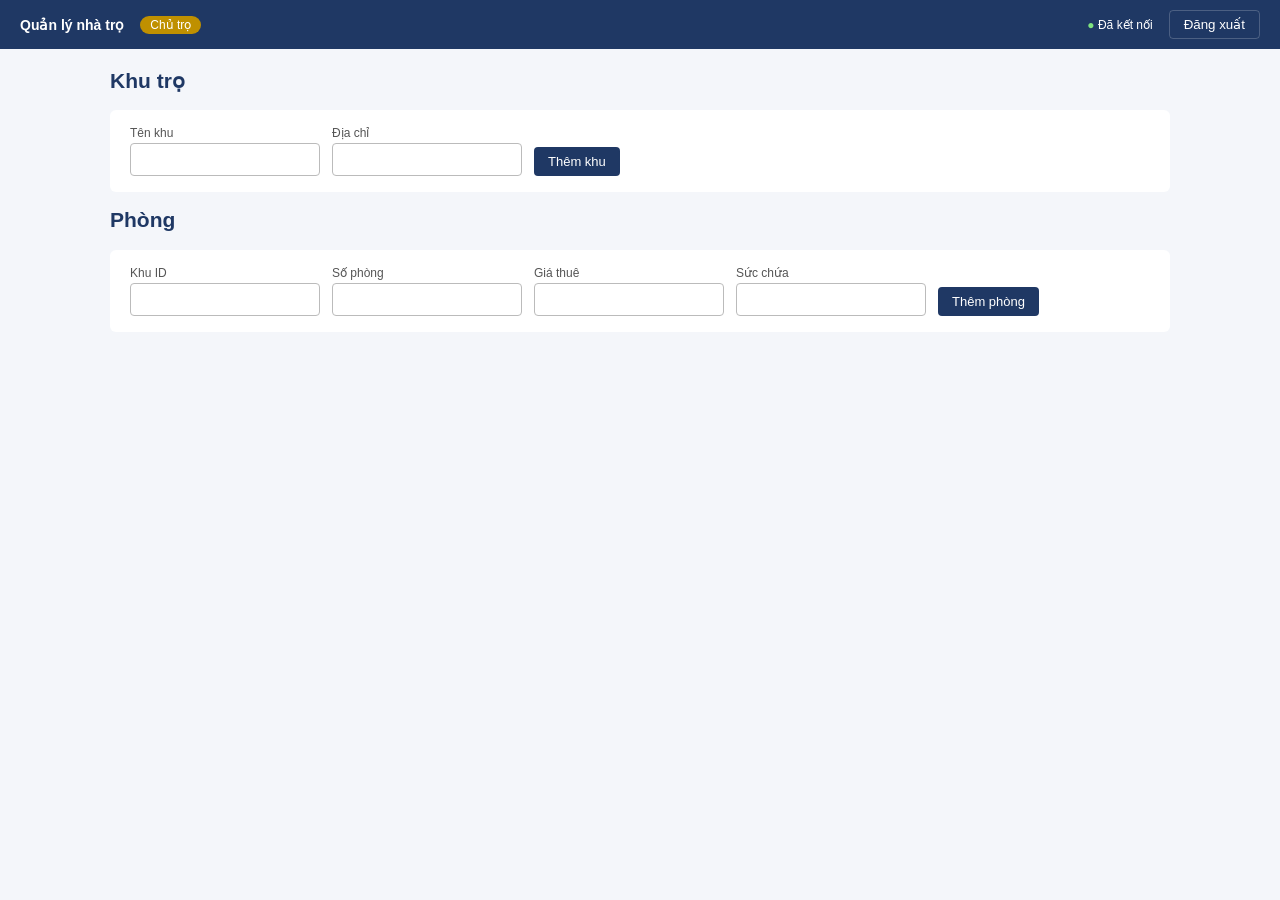
==== QuanLyTro/Assets/wwwroot/chutro/index.html @ 0ed9d319 "feat(ui): winforms webview2 host + tcp bridge requestId + login + 6 shell" ====
<!DOCTYPE html>
<html lang="vi">
<head>
<meta charset="utf-8">
<title>Shell Chủ trọ</title>
<link rel="stylesheet" href="../shared/css/app.css">
</head>
<body>
  <div id="userbar"></div>
  <div class="content">
    <h2>Khu trọ</h2>
    <form class="inline" id="formKhu">
      <div><label for="tenKhuTro">Tên khu</label><input id="tenKhuTro" required></div>
      <div><label for="diaChi">Địa chỉ</label><input id="diaChi" required></div>
      <button class="btn" type="submit">Thêm khu</button>
    </form>
    <div id="khuList"></div>

    <h2>Phòng</h2>
    <form class="inline" id="formPhong">
      <div><label for="pKhu">Khu ID</label><input id="pKhu" type="number" required></div>
      <div><label for="pSo">Số phòng</label><input id="pSo" required></div>
      <div><label for="pGia">Giá thuê</label><input id="pGia" type="number" required></div>
      <div><label for="pNguoi">Sức chứa</label><input id="pNguoi" type="number" required></div>
      <button class="btn" type="submit">Thêm phòng</button>
    </form>
    <div id="phongTable"></div>
  </div>

  <script src="../shared/js/api.js"></script>
  <script src="../shared/js/shell.js"></script>
  <script>
    const info = JSON.parse(sessionStorage.getItem('dangNhap') || '{"hoTen":"","vaiTro":"ChuTro"}');
    shell.render('userbar', { vaiTro: 'Chủ trọ', hoTen: info.hoTen });

    async function loadKhu() {
      const resp = await api.call('KHU_TRO_LAY_TAT_CA');
      if (!resp.success) return;
      const rows = resp.data.map(k =>
        `<tr><td>${k.id}</td><td>${k.tenKhuTro}</td><td>${k.diaChi}</td>
         <td>${k.biNgungHoatDong ? 'Ngừng' : 'Đang hoạt động'}</td></tr>`).join('');
      document.getElementById('khuList').innerHTML =
        rows ? `<table><tr><th>ID</th><th>Tên khu</th><th>Địa chỉ</th><th>Trạng thái</th></tr>${rows}</table>`
             : '<div class="empty">Chưa có khu trọ nào.</div>';
    }

    async function loadPhong() {
      const resp = await api.call('PHONG_LAY_TAT_CA');
      if (!resp.success) return;
      const rows = resp.data.map(p =>
        `<tr><td>${p.id}</td><td>${p.khuTroId}</td><td>${p.soPhong}</td>
         <td>${p.giaThue.toLocaleString('vi-VN')} đ</td><td>${p.soNguoiToiDa}</td>
         <td class="trang-thai ${p.trangThai}">${p.trangThai}</td></tr>`).join('');
      document.getElementById('phongTable').innerHTML =
        rows ? `<table><tr><th>ID</th><th>Khu</th><th>Số phòng</th><th>Giá</th><th>Sức chứa</th><th>Trạng thái</th></tr>${rows}</table>`
             : '<div class="empty">Chưa có phòng nào.</div>';
    }

    document.getElementById('formKhu').addEventListener('submit', async e => {
      e.preventDefault();
      const resp = await api.call('KHU_TRO_THEM', {
        tenKhuTro: document.getElementById('tenKhuTro').value,
        diaChi: document.getElementById('diaChi').value,
      });
      if (resp.success) { e.target.reset(); loadKhu(); }
      else alert(resp.message);
    });

    document.getElementById('formPhong').addEventListener('submit', async e => {
      e.preventDefault();
      const resp = await api.call('PHONG_THEM', {
        khuTroId: Number(document.getElementById('pKhu').value),
        soPhong: document.getElementById('pSo').value,
        giaThue: Number(document.getElementById('pGia').value),
        soNguoiToiDa: Number(document.getElementById('pNguoi').value),
      });
      if (resp.success) { e.target.reset(); loadPhong(); }
      else alert(resp.message);
    });

    loadKhu(); loadPhong();
  </script>
</body>
</html>
---- QuanLyTro/Assets/wwwroot/shared/css/app.css ----
:root {
  --navy: #1f3864;
  --gold: #bf9000;
  --bg: #f4f6fa;
  --danger: #c0392b;
}

* { box-sizing: border-box; }

body {
  margin: 0;
  font-family: "Segoe UI", Arial, sans-serif;
  font-size: 14px;
  background: var(--bg);
  color: #222;
}

/* ---- login ---- */
.login-body { display: flex; align-items: center; justify-content: center; min-height: 100vh; }
.login-card {
  background: #fff; padding: 40px 48px; border-radius: 8px;
  border: 2px solid var(--navy); box-shadow: 0 2px 12px rgba(0,0,0,.12);
  width: 380px;
}
.login-card h1 { color: var(--navy); font-size: 22px; text-align: center; margin: 0 0 4px; }
.login-card .sub { text-align: center; color: #777; margin: 0 0 24px; }
.login-card label { display: block; margin: 12px 0 4px; font-weight: 600; color: var(--navy); }
.login-card input {
  width: 100%; padding: 10px 12px; border: 1px solid #bbb; border-radius: 4px; font-size: 14px;
}
.login-card input:focus { outline: 2px solid var(--gold); border-color: var(--gold); }
.login-card button {
  width: 100%; margin-top: 20px; padding: 12px; background: var(--navy); color: #fff;
  border: none; border-radius: 4px; font-size: 15px; font-weight: 600; cursor: pointer;
}
.login-card button:hover { background: #2a4a7f; }
.error { color: var(--danger); text-align: center; margin-top: 12px; }

/* ---- shell chung ---- */
.userbar {
  background: var(--navy); color: #fff; padding: 10px 20px;
  display: flex; align-items: center; gap: 16px;
}
.userbar .ten { font-weight: 700; }
.userbar .vai-tro { background: var(--gold); color: #fff; padding: 2px 10px; border-radius: 10px; font-size: 12px; }
.userbar .ket-noi { margin-left: auto; font-size: 12px; }
.userbar .ket-noi.ok::before { content: "● "; color: #7fe37f; }
.userbar button { background: transparent; border: 1px solid #fff3; color: #fff; padding: 6px 14px; border-radius: 4px; cursor: pointer; }
.userbar button:hover { background: #ffffff22; }

.content { padding: 20px; max-width: 1100px; margin: 0 auto; }
.content h2 { color: var(--navy); margin-top: 0; }

table { width: 100%; border-collapse: collapse; background: #fff; border-radius: 6px; overflow: hidden; }
th { background: var(--navy); color: #fff; text-align: left; padding: 10px 12px; font-size: 13px; }
td { padding: 9px 12px; border-bottom: 1px solid #e4e7ee; font-size: 13px; }
tr:hover td { background: #f0f4fb; }

.btn {
  padding: 7px 14px; border: none; border-radius: 4px; cursor: pointer;
  background: var(--navy); color: #fff; font-size: 13px;
}
.btn.secondary { background: #8892a6; }
.btn:hover { filter: brightness(1.1); }

form.inline { background: #fff; padding: 16px 20px; border-radius: 6px; margin-bottom: 16px; display: flex; gap: 12px; flex-wrap: wrap; align-items: end; }
form.inline label { display: block; font-size: 12px; color: #555; margin-bottom: 3px; }
form.inline input, form.inline select { padding: 8px 10px; border: 1px solid #bbb; border-radius: 4px; font-size: 13px; }

.empty { color: #888; padding: 24px; text-align: center; background: #fff; border-radius: 6px; }
.trang-thai.Trong { color: #1e7d1e; font-weight: 600; }
.trang-thai.DaThue { color: #a06000; font-weight: 600; }
.trang-thai.BaoTri { color: var(--danger); font-weight: 600; }
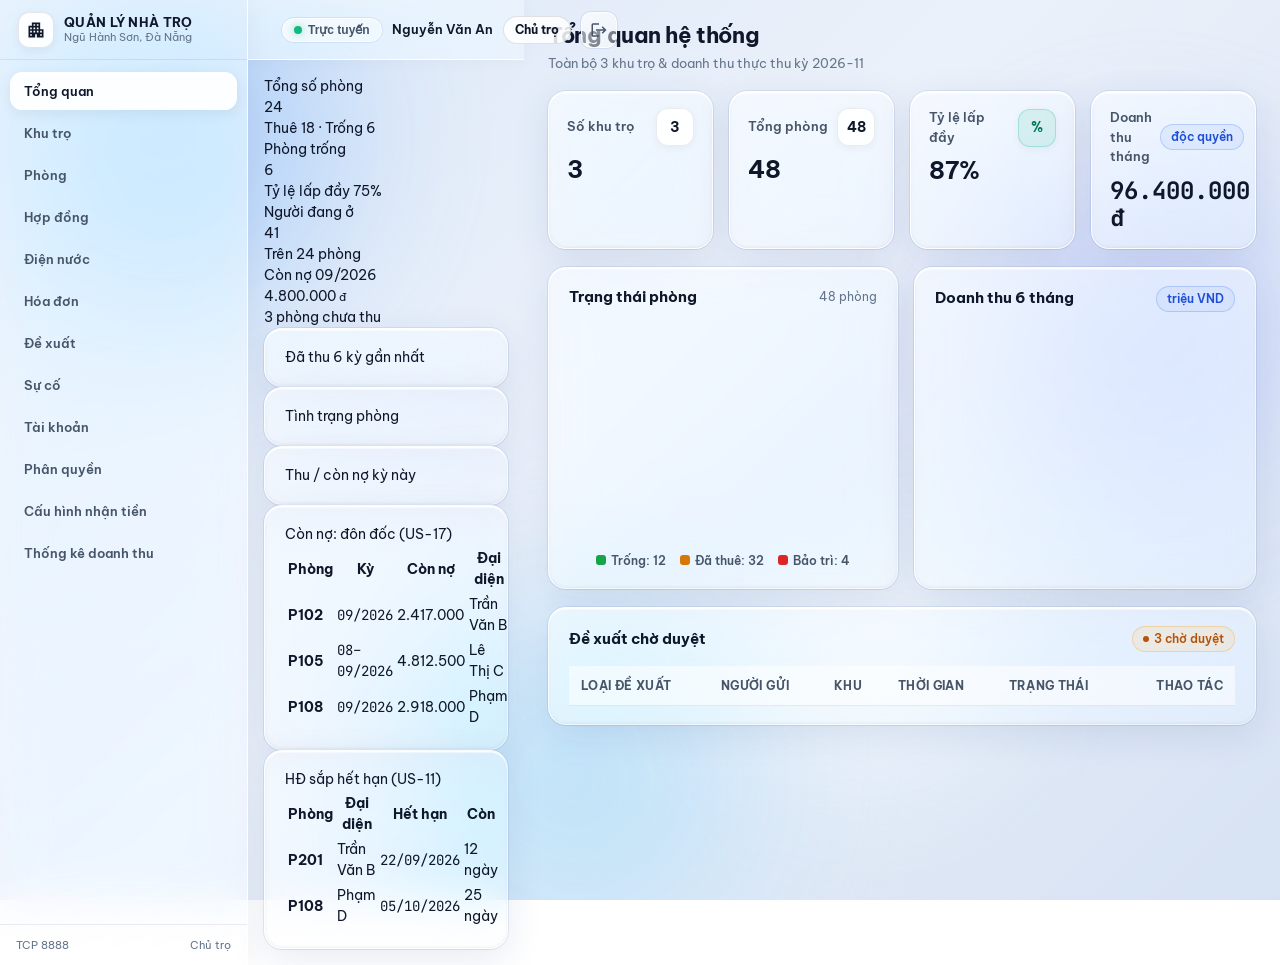
==== commit 322a931b: "feat(ui): ap bo template glassmorphism vao wwwroot 6 shell + auth - auth/: login vien doi Navy/Gold " ====
--- a/QuanLyTro/Assets/wwwroot/chutro/index.html
+++ b/QuanLyTro/Assets/wwwroot/chutro/index.html
@@ -1,84 +1,530 @@
 <!DOCTYPE html>
 <html lang="vi">
 <head>
-<meta charset="utf-8">
-<title>Shell Chủ trọ</title>
-<link rel="stylesheet" href="../shared/css/app.css">
+  <meta charset="UTF-8" />
+  <meta name="viewport" content="width=device-width, initial-scale=1.0" />
+  <title>Shell Chủ trọ — Quản lý nhà trọ</title>
+  <link rel="preconnect" href="https://fonts.googleapis.com" />
+  <link rel="preconnect" href="https://fonts.gstatic.com" crossorigin />
+  <link href="https://fonts.googleapis.com/css2?family=Be+Vietnam+Pro:wght@400;500;600;700&family=JetBrains+Mono:wght@500;600;700&display=swap" rel="stylesheet" />
+  <link rel="stylesheet" href="../shared/css/tokens.css?v=2" />
+  <link rel="stylesheet" href="../shared/css/base.css?v=2" />
+  <link rel="stylesheet" href="chutro.css?v=2" />
 </head>
 <body>
-  <div id="userbar"></div>
-  <div class="content">
-    <h2>Khu trọ</h2>
-    <form class="inline" id="formKhu">
-      <div><label for="tenKhuTro">Tên khu</label><input id="tenKhuTro" required></div>
-      <div><label for="diaChi">Địa chỉ</label><input id="diaChi" required></div>
-      <button class="btn" type="submit">Thêm khu</button>
-    </form>
-    <div id="khuList"></div>
-
-    <h2>Phòng</h2>
-    <form class="inline" id="formPhong">
-      <div><label for="pKhu">Khu ID</label><input id="pKhu" type="number" required></div>
-      <div><label for="pSo">Số phòng</label><input id="pSo" required></div>
-      <div><label for="pGia">Giá thuê</label><input id="pGia" type="number" required></div>
-      <div><label for="pNguoi">Sức chứa</label><input id="pNguoi" type="number" required></div>
-      <button class="btn" type="submit">Thêm phòng</button>
-    </form>
-    <div id="phongTable"></div>
+  <div class="glass-orbs" aria-hidden="true"><span class="orb orb-1"></span><span class="orb orb-2"></span><span class="orb orb-3"></span><span class="orb orb-4"></span></div>
+  <div class="drawer-backdrop" id="drawerBackdrop"></div>
+  <section id="s02" class="screen-view active">
+<div class="app-shell">
+          <aside class="sidebar" id="sidebarS02" aria-label="Menu Chủ trọ">
+            <div class="sidebar-brand">
+              <div class="brand-left">
+                <div class="brand-mark"><svg class="ms-icon" viewBox="0 0 24 24" width="20" height="20" fill="currentColor" aria-hidden="true"><path d="M17 11V3H7v4H3v14h8v-4h2v4h8V11h-4zM7 19H5v-2h2v2zm0-4H5v-2h2v2zm0-4H5V9h2v2zm4 4H9v-2h2v2zm0-4H9V9h2v2zm0-4H9V5h2v2zm4 8h-2v-2h2v2zm0-4h-2V9h2v2zm0-4h-2V5h2v2zm4 12h-2v-2h2v2zm0-4h-2v-2h2v2z"/></svg></div>
+                <div>
+                  <div class="brand-text-title">QUẢN LÝ NHÀ TRỌ</div>
+                  <div class="brand-text-sub">Ngũ Hành Sơn, Đà Nẵng</div>
+                </div>
+              </div>
+              <button type="button" class="sidebar-close-btn" data-close-drawer="true" aria-label="Đóng menu">✕</button>
+            </div>
+            <ul class="sidebar-nav">
+              <li><button type="button" class="nav-btn active" data-goto="s02"><span>Tổng quan</span></button></li>
+              <li><button type="button" class="nav-btn" data-toast="Danh sách 3 khu trọ (Khu A, B, C)"><span>Khu trọ</span></button></li>
+              <li><button type="button" class="nav-btn" data-goto="s04"><span>Phòng</span></button></li>
+              <li><button type="button" class="nav-btn" data-goto="s06"><span>Hợp đồng</span></button></li>
+              <li><button type="button" class="nav-btn" data-toast="Ghi chỉ số điện nước kỳ 2026-11"><span>Điện nước</span></button></li>
+              <li><button type="button" class="nav-btn" data-goto="s07"><span>Hóa đơn</span></button></li>
+              <li><button type="button" class="nav-btn" data-scroll="landlordProposalsCard"><span>Đề xuất</span></button></li>
+              <li><button type="button" class="nav-btn" data-toast="Quản lý sự cố toàn hệ thống"><span>Sự cố</span></button></li>
+              <li><button type="button" class="nav-btn" data-toast="Quản lý tài khoản 6 vai trò"><span>Tài khoản</span></button></li>
+              <li><button type="button" class="nav-btn" data-toast="Ma trận phân quyền RBAC"><span>Phân quyền</span></button></li>
+              <li><button type="button" class="nav-btn" data-toast="Cấu hình VCB &amp; SePay API token"><span>Cấu hình nhận tiền</span></button></li>
+              <li><button type="button" class="nav-btn" data-scroll="revenueChartCard"><span>Thống kê doanh thu</span></button></li>
+            </ul>
+            <div class="sidebar-footer"><span>TCP 8888</span><span>Chủ trọ</span></div>
+          </aside>
+
+          <div class="shell-main">
+            <header class="userbar">
+              <div class="userbar-left">
+                <button type="button" class="menu-toggle-btn" data-open-drawer="sidebarS02" aria-label="Mở menu">
+                  <svg class="ms-icon" viewBox="0 0 24 24" width="20" height="20" fill="currentColor" aria-hidden="true"><path d="M3 6h18v2H3V6zm0 5h18v2H3v-2zm0 5h18v2H3v-2z"/></svg>
+                </button>
+                <span class="userbar-context">Shell Chủ trọ</span>
+              </div>
+              <div class="userbar-right">
+                <button type="button" class="conn-status" data-toggle-conn="true"><span class="conn-dot"></span><span>Trực tuyến</span></button>
+                <span class="user-name">Nguyễn Văn An</span>
+                <span class="role-pill">Chủ trọ</span>
+                <button type="button" class="icon-btn danger" data-goto="s01" title="Đăng xuất" aria-label="Đăng xuất">
+                  <svg class="ms-icon" viewBox="0 0 24 24" width="18" height="18" fill="currentColor" aria-hidden="true"><path d="M17 7l-1.4 1.4L18.2 11H8v2h10.2l-2.6 2.6L17 17l5-5-5-5zM4 5h8V3H4a2 2 0 0 0-2 2v14a2 2 0 0 0 2 2h8v-2H4V5z"/></svg>
+                </button>
+              </div>
+            </header>
+
+            <div class="legacy-panes" style="padding:16px;"><div style="display:none">
+  <h1 id="modtitle"></h1>
+  <span id="statusRole"></span>
+  <span id="user-vai_tro-badge"></span>
+  <button id="tabbtn-perms"></button>
+  <button id="tabbtn-cai_dat"></button>
+</div>
+
+<div id="tab-dash">
+        <div class="kpis">
+          <div class="kpi"><div class="lbl"><i class="fas fa-door-closed"></i> Tổng số phòng</div><div class="val" id="kpi-total-phong">24</div><div class="sub">Thuê 18 · Trống 6</div></div>
+          <div class="kpi green"><div class="lbl"><i class="fas fa-door-open"></i> Phòng trống</div><div class="val" id="kpi-available">6</div><div class="sub" id="kpi-available-sub">Tỷ lệ lấp đầy 75%</div></div>
+          <div class="kpi"><div class="lbl"><i class="fas fa-user-friends"></i> Người đang ở</div><div class="val" id="kpi-khach_thue">41</div><div class="sub">Trên 24 phòng</div></div>
+          <div class="kpi warn"><div class="lbl"><i class="fas fa-exclamation-triangle"></i> Còn nợ 09/2026</div><div class="val" id="kpi-unpaid">4.800.000 <span style="font-size:11px;font-weight:400;color:var(--muted)">đ</span></div><div class="sub">3 phòng chưa thu</div></div>
+        </div>
+        <!-- Phòng có HĐ hiệu lực nhưng kỳ này chưa lập hóa đơn — ẩn khi không có -->
+        <div class="card dash-warn" id="dash-thieu-hd" hidden>
+          <div class="hdr"><i class="fas fa-triangle-exclamation"></i> Chưa lập hóa đơn kỳ này</div>
+          <div class="dash-warn-body">
+            <p id="dash-thieu-hd-text"></p>
+            <button class="btn btn-outline btn-sm" onclick="loadLandlordTab('hoa_don')">
+              <i class="fas fa-receipt"></i> Sang tab Hóa đơn
+            </button>
+          </div>
+        </div>
+
+        <div class="card barchart">
+          <div class="hdr"><i class="fas fa-chart-column"></i> Đã thu 6 kỳ gần nhất</div>
+          <div class="chartbar" id="dash-rev-chart"></div>
+        </div>
+        <div class="duo">
+          <div class="card">
+            <div class="hdr"><i class="fas fa-chart-pie"></i> Tình trạng phòng</div>
+            <div class="pie-row" id="dash-room-pie"></div>
+          </div>
+          <div class="card">
+            <div class="hdr"><i class="fas fa-chart-pie"></i> Thu / còn nợ kỳ này</div>
+            <div class="pie-row" id="dash-money-pie"></div>
+          </div>
+        </div>
+        <div class="duo">
+          <div class="card">
+            <div class="hdr"><i class="fas fa-clock"></i> Còn nợ: đôn đốc (US-17)</div>
+            <div class="tblwrap">
+            <table class="tbl">
+              <thead><tr><th>Phòng</th><th>Kỳ</th><th class="num">Còn nợ</th><th>Đại diện</th></tr></thead>
+              <tbody id="dash-overdue-rows">
+                <tr><td><b>P102</b></td><td class="mono">09/2026</td><td class="num due-red">2.417.000</td><td>Trần Văn B</td></tr>
+                <tr><td><b>P105</b></td><td class="mono">08–09/2026</td><td class="num due-red">4.812.500</td><td>Lê Thị C</td></tr>
+                <tr><td><b>P108</b></td><td class="mono">09/2026</td><td class="num due-red">2.918.000</td><td>Phạm D</td></tr>
+              </tbody>
+            </table>
+            </div>
+          </div>
+          <div class="card">
+            <div class="hdr"><i class="fas fa-calendar-times"></i> HĐ sắp hết hạn (US-11)</div>
+            <div class="tblwrap">
+            <table class="tbl">
+              <thead><tr><th>Phòng</th><th>Đại diện</th><th>Hết hạn</th><th class="num">Còn</th></tr></thead>
+              <tbody id="dash-expiring-rows">
+                <tr><td><b>P201</b></td><td>Trần Văn B</td><td class="mono">22/09/2026</td><td class="num due-red">12 ngày</td></tr>
+                <tr><td><b>P108</b></td><td>Phạm D</td><td class="mono">05/10/2026</td><td class="num due-red">25 ngày</td></tr>
+              </tbody>
+            </table>
+            </div>
+          </div>
+        </div>
+      </div>
+
+      <!-- ROOMS -->
+<div id="tab-phong" hidden>
+        <div class="toolbar">
+          <input class="inp" id="room-search" placeholder="Tìm phòng…" style="width:170px" oninput="renderRooms(_roomsCache)">
+          <select class="inp" id="room-trang_thai" onchange="renderRooms(_roomsCache)"><option value="">Tất cả trạng thái</option><option value="Trong">Trống</option><option value="DaThue">Đang thuê</option><option value="BaoTri">Bảo trì</option></select>
+          <span class="spacer"></span>
+          <button class="btn btn-outline btn-sm" onclick="addRoom()"><i class="fas fa-plus"></i> Thêm (F1)</button>
+          <button class="btn btn-outline btn-sm" id="btn-edit-room" onclick="editSelectedRoom()" disabled title="Chọn một phòng trong bảng để sửa"><i class="fas fa-edit"></i> Sửa (F2)</button>
+          <button class="btn btn-danger btn-sm" id="btn-del-room" onclick="deleteSelectedRoom()" disabled title="Chọn một phòng trong bảng để xóa (chỉ phòng trống)"><i class="fas fa-trash"></i> Xóa</button>
+        </div>
+        <div class="tblwrap">
+        <table class="tbl">
+          <thead>
+            <tr><th>Số phòng</th><th class="num">Giá/tháng</th><th class="num">Sức chứa</th><th class="num">Đang ở</th><th>Trạng thái</th><th>Mô tả</th><th></th></tr>
+          </thead>
+          <tbody id="phong-body">
+            <tr><td><b>P101</b></td><td class="num">2.500.000</td><td class="num">2</td><td class="num due-red">2/2</td><td><span class="tag rent">Đang thuê</span></td><td>Tầng 1</td><td><button class="btn btn-outline btn-sm" onclick="editRoom(1)"><i class="fas fa-edit"></i></button> <button class="btn btn-danger btn-sm" disabled title="Chỉ xóa được phòng trống (BR-12)"><i class="fas fa-trash"></i></button></td></tr>
+            <tr><td><b>P102</b></td><td class="num">2.000.000</td><td class="num">2</td><td class="num">1/2</td><td><span class="tag rent">Đang thuê</span></td><td></td><td><button class="btn btn-outline btn-sm" onclick="editRoom(2)"><i class="fas fa-edit"></i></button> <button class="btn btn-danger btn-sm" disabled><i class="fas fa-trash"></i></button></td></tr>
+            <tr><td><b>P103</b></td><td class="num">1.800.000</td><td class="num">4</td><td class="num">0/4</td><td><span class="tag avail">Phòng trống</span></td><td>Tầng trệt</td><td><button class="btn btn-outline btn-sm" onclick="editRoom(3)"><i class="fas fa-edit"></i></button> <button class="btn btn-danger btn-sm" onclick="deleteRoom(3)"><i class="fas fa-trash"></i></button></td></tr>
+            <tr><td><b>P104</b></td><td class="num">1.800.000</td><td class="num">4</td><td class="num">3/4</td><td><span class="tag rent">Đang thuê</span></td><td></td><td><button class="btn btn-outline btn-sm" onclick="editRoom(4)"><i class="fas fa-edit"></i></button> <button class="btn btn-danger btn-sm" disabled><i class="fas fa-trash"></i></button></td></tr>
+            <tr><td><b>P201</b></td><td class="num">3.600.000</td><td class="num">2</td><td class="num">0/2</td><td><span class="tag warn">Bảo trì</span></td><td>Thay máy lạnh</td><td><button class="btn btn-outline btn-sm" onclick="editRoom(5)"><i class="fas fa-edit"></i></button> <button class="btn btn-danger btn-sm" onclick="deleteRoom(5)"><i class="fas fa-trash"></i></button></td></tr>
+          </tbody>
+        </table>
+        <div class="tblfoot"><span>Tổng: 5 bản ghi <span class="sep">|</span> <span class="sel-txt">Chọn: P101</span></span><span>Đã đồng bộ với Server</span></div>
+        </div>
+      </div>
+
+      <!-- TENANTS -->
+<div id="tab-khach_thue" hidden>
+        <div class="toolbar">
+          <label style="color:var(--muted);font-size:11.5px">Phòng</label>
+          <select class="inp" id="tenant-room" style="width:170px" onchange="loadTenants()"></select>
+          <input class="inp" id="tenant-search" placeholder="Tìm tên / CCCD / SĐT…" style="width:220px" oninput="timKiemNguoiThue(this.value)">
+          <button class="btn btn-primary btn-sm" onclick="addTenant()"><i class="fas fa-user-plus"></i> Thêm</button>
+          <span class="spacer"></span>
+          <span style="font-size:10.5px;color:var(--dim)"><i class="fas fa-key" style="color:var(--terracotta)"></i> Mật khẩu mặc định = 6 số cuối CCCD</span>
+        </div>
+        <div class="tblwrap">
+        <table class="tbl">
+          <thead><tr><th>Phòng</th><th>Trạng thái</th><th>Họ tên</th><th>CCCD</th><th>Ngày sinh</th><th>SĐT</th><th>Quê quán</th><th>Tài khoản</th><th>Tạm trú</th><th></th></tr></thead>
+          <tbody id="khach_thue-body">
+            <tr>
+              <td><span class="tag rent">P101</span></td><td><span class="tag done"><i class="fas fa-check-circle"></i> Đang thuê</span></td><td><b>Trần Văn B</b></td><td class="mono">0482 0301 2XXX</td><td class="mono">15/03/2004</td><td class="mono">0905 122 334</td><td>Quảng Nam</td>
+              <td><span class="tag done"><i class="fas fa-user-check"></i> Hoạt động</span></td>
+              <td><span class="tag done">Đã nộp</span></td>
+              <td><button class="btn btn-outline btn-sm" onclick="resetTenantPassword(1)"><i class="fas fa-key"></i></button></td>
+            </tr>
+            <tr>
+              <td><span class="tag rent">P102</span></td><td><span class="tag done"><i class="fas fa-check-circle"></i> Đang thuê</span></td><td><b>Ngô Thị E</b></td><td class="mono">0482 0988 7XXX</td><td class="mono">02/11/2003</td><td class="mono">0356 887 010</td><td>Quảng Ngãi</td>
+              <td><span class="tag done"><i class="fas fa-user-check"></i> Hoạt động</span></td>
+              <td><span class="tag warn">Chưa nộp</span></td>
+              <td><button class="btn btn-outline btn-sm" onclick="resetTenantPassword(2)"><i class="fas fa-key"></i></button></td>
+            </tr>
+          </tbody>
+        </table>
+        <div class="tblfoot"><span>Tổng: 0 bản ghi</span><span>Đã đồng bộ với Server</span></div>
+        </div>
+        <div class="rowbn">
+          <button class="btn btn-outline btn-sm" onclick="editTenant(selectedTenantId())"><i class="fas fa-edit"></i> Sửa</button>
+          <button class="btn btn-outline btn-sm" onclick="moveTenant(selectedTenantId())"><i class="fas fa-arrows-alt-h"></i> Chuyển phòng</button>
+          <button class="btn btn-outline btn-sm" onclick="checkoutTenant(selectedTenantId())"><i class="fas fa-sign-out-alt"></i> Trả phòng</button>
+          <button class="btn btn-danger btn-sm" onclick="deleteTenant(selectedTenantId())"><i class="fas fa-user-slash"></i> Xóa hồ sơ</button>
+        </div>
+      </div>
+
+      <!-- CONTRACTS -->
+<div id="tab-hop_dong" hidden>
+        <div class="toolbar">
+          <input class="inp" placeholder="Tìm CCCD, SĐT, tên khách hoặc số phòng…" style="width:280px">
+          <select class="inp" style="width:190px">
+            <option>Tất cả hợp đồng (18)</option><option>Đang hiệu lực (14)</option><option>Sắp hết hạn ≤ 30 ngày (3)</option><option>Đã thanh lý (1)</option>
+          </select>
+          <span class="spacer"></span>
+          <button class="btn btn-primary btn-sm" onclick="createContract()"><i class="fas fa-file"></i> Lập hợp đồng</button>
+        </div>
+        <div class="kpis" style="grid-template-columns:repeat(3,1fr)">
+          <div class="kpi green"><div class="lbl"><i class="fas fa-verified"></i> Hiệu lực</div><div class="val">14 <span style="font-size:11px;font-weight:400;color:var(--muted)">/ 18 HĐ</span></div></div>
+          <div class="kpi warn"><div class="lbl"><i class="fas fa-hourglass-half"></i> Sắp hết</div><div class="val">03 <span style="font-size:11px;font-weight:400;color:var(--muted)">≤ 30 ngày</span></div></div>
+          <div class="kpi"><div class="lbl"><i class="fas fa-piggy-bank"></i> Tổng cọc</div><div class="val">48.500.000 <span style="font-size:11px;font-weight:400;color:var(--muted)">đ</span></div></div>
+        </div>
+        <div class="tblwrap">
+        <table class="tbl">
+          <thead><tr><th>Phòng</th><th>Đại diện</th><th>Bắt đầu</th><th>Kết thúc</th><th class="num">Còn</th><th class="num">Giá thuê</th><th class="num">Cọc</th><th>Trạng thái</th></tr></thead>
+          <tbody id="hop_dong-body">
+            <tr>
+              <td><b>P101</b></td><td>Trần Văn B</td><td class="mono">01/09/2025</td><td class="mono">22/09/2026</td><td class="num due-red">12 ngày</td><td class="num">2.500.000</td><td class="num">5.000.000</td>
+              <td><span class="tag warn">Sắp hết hạn</span></td>
+            </tr>
+            <tr>
+              <td><b>P102</b></td><td>Trần Văn B</td><td class="mono">01/10/2025</td><td class="mono">01/10/2027</td><td class="num">1 năm 20 ngày</td><td class="num">2.000.000</td><td class="num">4.000.000</td>
+              <td><span class="tag rent">Đang hiệu lực</span></td>
+            </tr>
+            <tr>
+              <td><b>P103</b></td><td>—</td><td class="mono">01/06/2024</td><td class="mono">31/05/2025</td><td class="num">—</td><td class="num">1.800.000</td><td class="num">0</td>
+              <td><span class="tag bad">Đã thanh lý</span></td>
+            </tr>
+          </tbody>
+        </table>
+        <div class="tblfoot"><span>Tổng: 3 bản ghi <span class="sep">|</span> <span class="sel-txt">Chọn: P101</span></span><span>Đã đồng bộ với Server</span></div>
+        </div>
+        <div class="rowbn">
+          <button class="btn btn-outline btn-sm" onclick="renewContract(selectedContractId())"><i class="fas fa-calendar-plus"></i> Gia hạn…</button>
+          <button class="btn btn-outline btn-sm" onclick="terminateContract(selectedContractId())"><i class="fas fa-ban"></i> Chấm dứt…</button>
+          <button class="btn btn-outline btn-sm" onclick="showContractQr(selectedContractId())"><i class="fas fa-qrcode"></i> Xem QR / PIN…</button>
+          <button class="btn btn-outline btn-sm" onclick="moPhuLuc()"><i class="fas fa-users"></i> Người ở chung…</button>
+          <button class="btn btn-outline btn-sm" onclick="inPhuLuc()"><i class="fas fa-print"></i> In phụ lục</button>
+        </div>
+        <div id="phu_luc" hidden style="margin-top:12px">
+          <div class="toolbar">
+            <b style="font-size:13px"><i class="fas fa-users"></i> Người ở chung</b>
+            <span class="spacer"></span>
+            <button class="btn btn-primary btn-sm" onclick="themNguoiOChung()"><i class="fas fa-user-plus"></i> Thêm</button>
+            <button class="btn btn-danger btn-sm" onclick="xoaNguoiOChung()"><i class="fas fa-user-minus"></i> Xóa</button>
+          </div>
+          <div class="tblwrap">
+          <table class="tbl">
+            <thead><tr><th>Họ tên</th><th>CCCD</th><th>Ngày sinh</th><th>Quê quán</th><th>Nơi làm việc</th><th>SĐT</th></tr></thead>
+            <tbody id="phu_luc-body"></tbody>
+          </table>
+          <div class="tblfoot"><span id="phu_luc-foot">Chưa chọn hợp đồng</span><span>Số người ở chung: <b id="phu_luc-count">0</b></span></div>
+          </div>
+        </div>
+      </div>
+
+      <!-- UTILITIES -->
+<div id="tab-utils" hidden>
+        <div class="toolbar">
+          <label style="color:var(--muted);font-size:11.5px">Phòng</label>
+          <select class="inp" id="util-room" style="width:120px" onchange="loadUtils()"></select>
+          <label style="color:var(--muted);font-size:11.5px">Tháng</label>
+          <select class="inp" id="util-month" style="width:112px" onchange="loadUtils()"><option>09/2026</option><option>08/2026</option></select>
+          <span class="spacer"></span>
+          <span class="tag rent">Sẵn sàng chốt</span>
+        </div>
+        <div class="calc">
+          <div class="row">
+            <i class="fas fa-bolt" style="color:var(--amber)"></i> <span style="color:var(--muted)">Điện</span>
+            <span style="color:var(--dim);font-size:11px">cũ</span> <input class="inp mono" id="util-elec-old" value="350" placeholder="0" oninput="recalcUtils()">
+            <span style="color:var(--dim);font-size:11px">mới</span> <input class="inp mono" id="util-elec-new" value="425" oninput="recalcUtils()">
+            <span style="color:var(--dim);font-size:11px">= chữ</span> <span class="mono" id="util-elec-kwh" style="color:var(--amber);font-weight:600;min-width:44px">75 kWh</span>
+            <span style="color:var(--dim);font-size:11px">× giá</span> <input class="inp mono" id="util-elec-rate" value="3500" oninput="recalcUtils()">
+            <span class="tot">262.500 đ</span>
+          </div>
+          <div class="row">
+            <i class="fas fa-tint" style="color:var(--dim)"></i> <span style="color:var(--muted)">Nước</span>
+            <select class="inp" id="util-water-mode" style="width:125px;height:28px;font-size:12px;padding:2px 6px" onchange="onWaterModeChange()">
+              <option value="Khoi">Theo khối (m³)</option>
+              <option value="Nguoi">Theo người</option>
+            </select>
+            <span id="util-water-block-khoi" style="display:inline-flex;align-items:center;gap:9px">
+              <span style="color:var(--dim);font-size:11px">cũ</span> <input class="inp mono" id="util-water-old" value="12" placeholder="0" oninput="recalcUtils()">
+              <span style="color:var(--dim);font-size:11px">mới</span> <input class="inp mono" id="util-water-new" value="15" oninput="recalcUtils()">
+              <span style="color:var(--dim);font-size:11px">= khối</span> <span class="mono" id="util-water-m3" style="color:var(--tint);font-weight:600;min-width:36px">3 m³</span>
+            </span>
+            <span id="util-water-block-nguoi" style="display:none;align-items:center;gap:9px">
+              <span style="color:var(--dim);font-size:11px">số người</span> <input class="inp mono" id="util-water-people" value="1" type="number" min="1" style="width:60px" oninput="recalcUtils()">
+            </span>
+            <span style="color:var(--dim);font-size:11px" id="util-water-rate-lbl">× giá</span> <input class="inp mono" id="util-water-rate" value="10000" oninput="recalcUtils()">
+            <span class="tot">30.000 đ</span>
+          </div>
+        </div>
+        <div class="rowbn">
+          <button class="btn btn-primary btn-sm" onclick="saveUtility()"><i class="fas fa-save"></i> Lưu chỉ số</button>
+        </div>
+      </div>
+
+      <!-- INVOICES -->
+<div id="tab-hoa_don" hidden>
+        <div class="toolbar">
+          <span style="color:var(--muted);font-weight:500;font-size:11.5px">Tháng</span>
+          <select class="inp" id="inv-month" style="width:112px" onchange="loadInvoices()"><option>09/2026</option><option>08/2026</option></select>
+          <span style="color:var(--muted);font-weight:500;font-size:11.5px">Phòng</span>
+          <select class="inp" id="inv-room" style="width:112px" onchange="loadInvoices()"><option value="">Tất cả</option></select>
+          <span class="spacer"></span>
+          <button class="btn btn-primary btn-sm" onclick="createInvoice()"><i class="fas fa-file-invoice"></i> Lập hóa đơn tháng</button>
+        </div>
+        <div class="tblwrap">
+        <table class="tbl">
+          <thead><tr><th>Phòng</th><th class="num">Tiền phòng</th><th class="num">Điện</th><th class="num">Nước</th><th class="num">Khác</th><th class="num">Tổng</th><th>Trạng thái</th><th></th></tr></thead>
+          <tbody id="hoa_don-body">
+            <tr>
+              <td><b>P101</b></td><td class="num">2.500.000</td><td class="num">262.500</td><td class="num">30.000</td><td class="num">50.000</td><td class="num amount">2.842.500</td>
+              <td><span class="tag unpaid">Chưa thu</span></td>
+              <td><button class="btn btn-primary btn-sm" onclick="payInvoice(1)"><i class="fas fa-hand-holding-usd"></i> Thu</button></td>
+            </tr>
+            <tr>
+              <td><b>P102</b></td><td class="num">2.000.000</td><td class="num">175.000</td><td class="num">20.000</td><td class="num">50.000</td><td class="num amount">2.245.000</td>
+              <td><span class="tag paid">Đã thu</span></td>
+              <td><button class="btn btn-outline btn-sm" disabled><i class="fas fa-hand-holding-usd"></i> Thu</button></td>
+            </tr>
+          </tbody>
+        </table>
+        <div class="tblfoot"><span>Tổng: 0 bản ghi</span><span>Đã đồng bộ với Server</span></div>
+        </div>
+      </div>
+
+      <!-- REPORTS -->
+<div id="tab-reports" hidden>
+        <div class="toolbar">
+          <label style="color:var(--muted);font-size:11.5px">Kỳ</label>
+          <select class="inp" id="rep-month" style="width:112px" onchange="loadReports()"><option>09/2026</option><option>08/2026</option></select>
+          <button class="btn btn-outline btn-sm" onclick="loadReports()"><i class="fas fa-eye"></i> Xem</button>
+          <span class="spacer"></span>
+          <button class="btn btn-outline btn-sm" onclick="exportResidenceCsv()"><i class="fas fa-file-csv"></i> Xuất CSV tạm trú</button>
+        </div>
+        <div class="kpis" style="grid-template-columns:repeat(3,1fr)">
+          <div class="kpi green"><div class="lbl"><i class="fas fa-check-circle"></i> Đã thu 09/2026</div><div class="val">15.400.000 <span style="font-size:11px;font-weight:400;color:var(--muted)">đ</span></div></div>
+          <div class="kpi warn"><div class="lbl"><i class="fas fa-exclamation-circle"></i> Còn nợ</div><div class="val">4.800.000 <span style="font-size:11px;font-weight:400;color:var(--muted)">đ</span></div></div>
+          <div class="kpi"><div class="lbl"><i class="fas fa-percent"></i> Lấp đầy</div><div class="val">75%</div><div class="meter"><i style="width:75%"></i></div></div>
+        </div>
+        <div class="card barchart">
+          <div class="hdr"><i class="fas fa-chart-bar"></i> Đã thu theo tháng</div>
+          <div class="chartbar">
+            <div class="b" style="height:58%"><i>12,4Tr</i><b>05</b></div>
+            <div class="b" style="height:66%"><i>14,1Tr</i><b>06</b></div>
+            <div class="b" style="height:72%"><i>15,3Tr</i><b>07</b></div>
+            <div class="b" style="height:88%"><i>18,9Tr</i><b>08</b></div>
+            <div class="b on" style="height:72%"><i>15,4Tr</i><b>09</b></div>
+          </div>
+        </div>
+        <div class="tblwrap">
+        <table class="tbl">
+          <thead><tr><th>Tháng</th><th class="num">Đã thu</th><th class="num">Còn nợ</th><th class="num">Tổng phải thu</th></tr></thead>
+          <tbody>
+            <tr><td class="mono">09/2026</td><td class="num">15.400.000</td><td class="num due-red">4.800.000</td><td class="num">20.200.000</td></tr>
+            <tr><td class="mono">08/2026</td><td class="num">18.900.000</td><td class="num">0</td><td class="num">18.900.000</td></tr>
+            <tr style="font-weight:700"><td>Tổng</td><td class="num">34.300.000</td><td class="num due-red">4.800.000</td><td class="num">39.100.000</td></tr>
+          </tbody>
+        </table>
+        </div>
+      </div>
+
+      <!-- PERMS (RBAC) -->
+<div id="tab-perms" hidden>
+        <div class="perms-bar">
+          <div class="perms-vai_tro" id="permsRoles"></div>
+          <div class="perms-hanh_dong">
+            <button class="btn" onclick="resetPermsDraft()"><i class="fas fa-rotate-left"></i> Hoàn tác</button>
+            <button class="btn btn-primary" onclick="saveRolePermissions()"><i class="fas fa-floppy-disk"></i> Lưu phân quyền</button>
+          </div>
+        </div>
+        <p class="perms-hint" id="permsHint">
+          <i class="fas fa-circle-info"></i> Chủ trọ luôn có toàn quyền và không thể bị thu hồi. Thay đổi áp dụng ngay cho mọi phiên đang mở của vai trò đó.
+        </p>
+        <div id="permsGroups"></div>
+      </div>
+
+      <!-- CÀI ĐẶT: tài khoản nhận tiền + QR SePay -->
+<div id="tab-cai_dat" hidden>
+        <p class="perms-hint">
+          <i class="fas fa-circle-info"></i> Thông tin này dùng để sinh mã QR chuyển khoản cho người thuê (SePay). Số tài khoản và ngân hàng phải khớp với tài khoản thật đã đăng ký nhận tiền.
+        </p>
+        <div class="duo">
+          <div class="card">
+            <div class="hdr"><i class="fas fa-building-columns"></i> Tài khoản nhận tiền</div>
+            <div class="calc cfg-form">
+              <div class="row">
+                <span>Ngân hàng</span>
+                <select class="inp" id="cfg-ngan_hang"></select>
+              </div>
+              <div class="row">
+                <span>Số tài khoản</span>
+                <input class="inp" id="cfg-so_tai_khoan" maxlength="19" placeholder="Ví dụ: 0387368890" autocomplete="off">
+              </div>
+              <div class="row">
+                <span>Chủ tài khoản</span>
+                <input class="inp" id="cfg-chu_tai_khoan" maxlength="80" placeholder="NGUYEN VAN A" autocomplete="off">
+              </div>
+              <div class="row">
+                <span>Mẫu QR</span>
+                <select class="inp" id="cfg-template_qr">
+                  <option value="compact">Compact — có logo ngân hàng</option>
+                  <option value="qronly">Chỉ mã QR</option>
+                  <option value="standee">Standee — bảng để bàn</option>
+                  <option value="">Mặc định (VietQR)</option>
+                </select>
+              </div>
+              <div class="row">
+                <span>API token</span>
+                <input class="inp mono" id="cfg-api_token" maxlength="255" type="password"
+                       placeholder="Dán token từ my.sepay.vn → API" autocomplete="new-password">
+                <button class="btn btn-outline btn-sm" type="button" onclick="toggleTokenVisibility()"
+                        title="Hiện / ẩn token"><i class="fas fa-eye" id="cfg-token-eye"></i></button>
+              </div>
+              <div class="row">
+                <span></span>
+                <span class="sub" id="cfg-token-state" style="color:var(--dim);font-size:11.5px"></span>
+              </div>
+              <div class="row">
+                <button class="btn btn-primary" onclick="saveCauHinh()"><i class="fas fa-floppy-disk"></i> Lưu cài đặt</button>
+                <button class="btn btn-outline" type="button" onclick="xoaApiToken()" id="cfg-token-clear" disabled>
+                  <i class="fas fa-trash"></i> Xoá token</button>
+                <span class="sub" id="cfg-note" style="margin-left:auto;color:var(--dim);font-size:11.5px"></span>
+              </div>
+              <div class="row">
+                <span>Đối soát</span>
+                <button class="btn btn-outline" type="button" onclick="chayDoiSoat()">
+                  <i class="fas fa-rotate"></i> Đối soát ngay</button>
+                <span class="sub" id="cfg-doi-soat-note" style="margin-left:auto;color:var(--dim);font-size:11.5px">
+                  Tự chạy mỗi 60 giây khi có token.</span>
+              </div>
+            </div>
+          </div>
+          <div class="card">
+            <div class="hdr"><i class="fas fa-qrcode"></i> Xem trước mã QR</div>
+            <div class="qr-preview" id="cfg-qr-preview">
+              <div class="pie-empty">Nhập ngân hàng và số tài khoản để xem trước.</div>
+            </div>
+          </div>
+        </div>
+      </div>
+    </div>
   </div>
-
-  <script src="../shared/js/api.js"></script>
-  <script src="../shared/js/shell.js"></script>
-  <script>
-    const info = JSON.parse(sessionStorage.getItem('dangNhap') || '{"hoTen":"","vaiTro":"ChuTro"}');
-    shell.render('userbar', { vaiTro: 'Chủ trọ', hoTen: info.hoTen });
-
-    async function loadKhu() {
-      const resp = await api.call('KHU_TRO_LAY_TAT_CA');
-      if (!resp.success) return;
-      const rows = resp.data.map(k =>
-        `<tr><td>${k.id}</td><td>${k.tenKhuTro}</td><td>${k.diaChi}</td>
-         <td>${k.biNgungHoatDong ? 'Ngừng' : 'Đang hoạt động'}</td></tr>`).join('');
-      document.getElementById('khuList').innerHTML =
-        rows ? `<table><tr><th>ID</th><th>Tên khu</th><th>Địa chỉ</th><th>Trạng thái</th></tr>${rows}</table>`
-             : '<div class="empty">Chưa có khu trọ nào.</div>';
-    }
-
-    async function loadPhong() {
-      const resp = await api.call('PHONG_LAY_TAT_CA');
-      if (!resp.success) return;
-      const rows = resp.data.map(p =>
-        `<tr><td>${p.id}</td><td>${p.khuTroId}</td><td>${p.soPhong}</td>
-         <td>${p.giaThue.toLocaleString('vi-VN')} đ</td><td>${p.soNguoiToiDa}</td>
-         <td class="trang-thai ${p.trangThai}">${p.trangThai}</td></tr>`).join('');
-      document.getElementById('phongTable').innerHTML =
-        rows ? `<table><tr><th>ID</th><th>Khu</th><th>Số phòng</th><th>Giá</th><th>Sức chứa</th><th>Trạng thái</th></tr>${rows}</table>`
-             : '<div class="empty">Chưa có phòng nào.</div>';
-    }
-
-    document.getElementById('formKhu').addEventListener('submit', async e => {
-      e.preventDefault();
-      const resp = await api.call('KHU_TRO_THEM', {
-        tenKhuTro: document.getElementById('tenKhuTro').value,
-        diaChi: document.getElementById('diaChi').value,
-      });
-      if (resp.success) { e.target.reset(); loadKhu(); }
-      else alert(resp.message);
-    });
-
-    document.getElementById('formPhong').addEventListener('submit', async e => {
-      e.preventDefault();
-      const resp = await api.call('PHONG_THEM', {
-        khuTroId: Number(document.getElementById('pKhu').value),
-        soPhong: document.getElementById('pSo').value,
-        giaThue: Number(document.getElementById('pGia').value),
-        soNguoiToiDa: Number(document.getElementById('pNguoi').value),
-      });
-      if (resp.success) { e.target.reset(); loadPhong(); }
-      else alert(resp.message);
-    });
-
-    loadKhu(); loadPhong();
-  </script>
+  
+
+            <main class="content">
+              <div class="page-header">
+                <div>
+                  <h1 class="page-title">Tổng quan hệ thống</h1>
+                  <p class="page-subtitle">Toàn bộ 3 khu trọ &amp; doanh thu thực thu kỳ 2026-11</p>
+                </div>
+              </div>
+
+              <div class="kpi-grid">
+                <div class="kpi-card">
+                  <div class="kpi-top"><span class="kpi-label">Số khu trọ</span><div class="kpi-icon-badge">3</div></div>
+                  <div class="kpi-value tabular">3</div>
+                </div>
+                <div class="kpi-card">
+                  <div class="kpi-top"><span class="kpi-label">Tổng phòng</span><div class="kpi-icon-badge">48</div></div>
+                  <div class="kpi-value tabular">48</div>
+                </div>
+                <div class="kpi-card">
+                  <div class="kpi-top"><span class="kpi-label">Tỷ lệ lấp đầy</span><div class="kpi-icon-badge green">%</div></div>
+                  <div class="kpi-value tabular">87%</div>
+                </div>
+                <div class="kpi-card">
+                  <div class="kpi-top"><span class="kpi-label">Doanh thu tháng</span><span class="pill pill-gold pill-nodot">độc quyền</span></div>
+                  <div class="kpi-value mono">96.400.000 đ</div>
+                </div>
+              </div>
+
+              <div class="charts-row">
+                <div class="card">
+                  <div class="card-header"><h2 class="card-title">Trạng thái phòng</h2><span class="tabular" style="font-size:12px; color:var(--text-muted);">48 phòng</span></div>
+                  <div class="chart-box"><canvas id="roomDonutChart"></canvas></div>
+                  <div class="donut-legend tabular">
+                    <span><span class="legend-dot" style="background:#16A34A;"></span>Trống: 12</span>
+                    <span><span class="legend-dot" style="background:#D97706;"></span>Đã thuê: 32</span>
+                    <span><span class="legend-dot" style="background:#DC2626;"></span>Bảo trì: 4</span>
+                  </div>
+                </div>
+                <div class="card" id="revenueChartCard">
+                  <div class="card-header"><h2 class="card-title">Doanh thu 6 tháng</h2><span class="pill pill-gold pill-nodot">triệu VND</span></div>
+                  <div class="chart-box"><canvas id="revenueLineChart"></canvas></div>
+                </div>
+              </div>
+
+              <div class="card" id="landlordProposalsCard">
+                <div class="card-header">
+                  <h2 class="card-title">Đề xuất chờ duyệt</h2>
+                  <span class="pill pill-amber tabular" id="pendingProposalBadge">3 chờ duyệt</span>
+                </div>
+                <div class="table-wrap">
+                  <table class="data-table">
+                    <thead><tr><th>Loại đề xuất</th><th>Người gửi</th><th>Khu</th><th>Thời gian</th><th>Trạng thái</th><th class="text-right">Thao tác</th></tr></thead>
+                    <tbody id="landlordProposalsBody"></tbody>
+                  </table>
+                </div>
+              </div>
+            </main>
+          </div>
+        </div>
+  </section>
+  <div class="modal-backdrop" id="appModal" role="dialog" aria-modal="true" aria-labelledby="modalTitle">
+    <div class="modal-box">
+      <div class="card-header" style="margin-bottom:12px;"><h2 class="card-title" id="modalTitle">Thông báo</h2><button type="button" class="icon-btn" id="closeModalBtn" aria-label="Đóng">✕</button></div>
+      <div id="modalBody"></div>
+    </div>
+  </div>
+  <div class="toast-stack" id="toastStack" aria-live="polite"></div>
+  <script src="../shared/js/bridge.js?v=2"></script>
+  <script src="../shared/js/ui.js?v=2"></script>
+  <script src="../shared/js/chrome.js?v=2"></script>
+  <script src="../shared/js/vendor/qrcode.min.js?v=2"></script>
+  <script src="js/main.js?v=2"></script>
+  <script src="js/dash.js?v=2"></script>
+  <script src="js/phong.js?v=2"></script>
+  <script src="js/khach_thue.js?v=2"></script>
+  <script src="js/hop_dong.js?v=2"></script>
+  <script src="js/utils.js?v=2"></script>
+  <script src="js/hoa_don.js?v=2"></script>
+  <script src="js/reports.js?v=2"></script>
+  <script src="js/perms.js?v=2"></script>
+  <script src="js/cai_dat.js?v=2"></script>
 </body>
 </html>
--- a/QuanLyTro/Assets/wwwroot/shared/css/tokens.css
+++ b/QuanLyTro/Assets/wwwroot/shared/css/tokens.css
@@ -0,0 +1,61 @@
+:root {
+      --ink: #0F172A;
+      --ink-hover: #1E293B;
+      --accent: #2563EB;
+      --accent-soft: rgba(37, 99, 235, 0.10);
+      --accent-border: rgba(37, 99, 235, 0.24);
+
+      --navy: #0F172A;
+      --navy-hover: #1E293B;
+      --navy-soft: rgba(15, 23, 42, 0.06);
+      --navy-border: rgba(15, 23, 42, 0.14);
+
+      --gold: #2563EB;
+      --gold-bg: rgba(37, 99, 235, 0.09);
+      --gold-border: rgba(37, 99, 235, 0.22);
+      --gold-text: #1D4ED8;
+
+      --glass-bg: linear-gradient(135deg, rgba(255, 255, 255, 0.56) 0%, rgba(255, 255, 255, 0.28) 100%);
+      --glass-bg-strong: linear-gradient(135deg, rgba(255, 255, 255, 0.68) 0%, rgba(255, 255, 255, 0.38) 100%);
+      --glass-bg-pure: rgba(255, 255, 255, 0.78);
+      --glass-border: rgba(255, 255, 255, 0.85);
+      --glass-border-dim: rgba(255, 255, 255, 0.38);
+      --glass-outline: rgba(30, 58, 138, 0.09);
+      --glass-blur: blur(22px) saturate(190%);
+      --glass-shadow: 0 10px 36px rgba(30, 58, 138, 0.10), 0 1px 2px rgba(15, 23, 42, 0.04), inset 0 1.5px 1px rgba(255, 255, 255, 0.95), inset 0 -1px 3px rgba(148, 163, 184, 0.16);
+      --glass-shadow-lg: 0 20px 50px rgba(30, 58, 138, 0.15), inset 0 1.5px 1.5px rgba(255, 255, 255, 0.98), inset 0 -1px 4px rgba(148, 163, 184, 0.18);
+
+      --text: #0F172A;
+      --text-secondary: #475569;
+      --text-muted: #64748B;
+      --border: rgba(15, 23, 42, 0.08);
+      --border-strong: rgba(15, 23, 42, 0.16);
+
+      --green-bg: rgba(16, 185, 129, 0.11);
+      --green-border: rgba(16, 185, 129, 0.26);
+      --green-text: #047857;
+      --green-dot: #10B981;
+
+      --amber-bg: rgba(245, 158, 11, 0.11);
+      --amber-border: rgba(245, 158, 11, 0.28);
+      --amber-text: #B45309;
+      --amber-dot: #F59E0B;
+
+      --red-bg: rgba(239, 68, 68, 0.10);
+      --red-border: rgba(239, 68, 68, 0.26);
+      --red-text: #B91C1C;
+      --red-dot: #EF4444;
+
+      --row-hover: rgba(255, 255, 255, 0.78);
+
+      --radius-sm: 10px;
+      --radius-md: 18px;
+      --radius-lg: 24px;
+
+      --sidebar-w: 248px;
+      --userbar-h: 60px;
+      --switcher-h: 0px;
+      --mobile-nav-h: 64px;
+      --font-sans: "Be Vietnam Pro", -apple-system, BlinkMacSystemFont, "Segoe UI", sans-serif;
+      --font-mono: "JetBrains Mono", ui-monospace, SFMono-Regular, monospace;
+    }
--- a/QuanLyTro/Assets/wwwroot/shared/css/base.css
+++ b/QuanLyTro/Assets/wwwroot/shared/css/base.css
@@ -0,0 +1,964 @@
+/* =========================================================================
+       PURE WHITE GLASSMORPHISM ("TRẮNG KÍNH") — DESKTOP & MOBILE RESPONSIVE
+       Apple-inspired Frosted White Glass · Airy Pearl Canvas · Minimalist Ink
+       ========================================================================= */
+    
+
+    *, *::before, *::after { box-sizing: border-box; }
+
+    html, body {
+      margin: 0;
+      padding: 0;
+      font-family: var(--font-sans);
+      font-size: 14px;
+      line-height: 1.5;
+      color: var(--text);
+      /* Cool crystalline glass backdrop so frosted white glass refracts clearly */
+      background: linear-gradient(135deg, #D9E6F7 0%, #EBF1FA 46%, #D7E2F3 100%);
+      background-attachment: fixed;
+      overflow-x: hidden;
+      -webkit-font-smoothing: antialiased;
+    }
+
+    .tabular, .mono { font-variant-numeric: tabular-nums; }
+    .mono { font-family: var(--font-mono); }
+    .ms-icon { display: inline-block; vertical-align: middle; flex-shrink: 0; }
+
+    button:focus-visible, input:focus-visible, select:focus-visible, textarea:focus-visible, a:focus-visible, [tabindex]:focus-visible {
+      outline: 2px solid var(--accent);
+      outline-offset: 2px;
+    }
+
+    /* TOP FROSTED WHITE PREVIEW SWITCHER */
+    .preview-switcher {
+      position: sticky;
+      top: 0;
+      z-index: 950;
+      height: var(--switcher-h);
+      background: rgba(255, 255, 255, 0.48);
+      backdrop-filter: var(--glass-blur);
+      -webkit-backdrop-filter: var(--glass-blur);
+      color: var(--text);
+      display: flex;
+      align-items: center;
+      justify-content: space-between;
+      padding: 0 14px;
+      gap: 10px;
+      border-bottom: 1px solid var(--glass-border);
+      box-shadow: 0 2px 16px rgba(15, 23, 42, 0.05);
+      font-size: 12px;
+    }
+
+    .preview-switcher-left {
+      display: flex;
+      align-items: center;
+      gap: 5px;
+      overflow-x: auto;
+      scrollbar-width: none;
+      flex: 1;
+      padding: 4px 0;
+    }
+    .preview-switcher-left::-webkit-scrollbar { display: none; }
+
+    .screen-pill {
+      background: rgba(255, 255, 255, 0.65);
+      color: var(--text-secondary);
+      border: 1px solid rgba(15, 23, 42, 0.09);
+      border-radius: 999px;
+      padding: 5px 11px;
+      font-family: inherit;
+      font-size: 12px;
+      font-weight: 600;
+      cursor: pointer;
+      white-space: nowrap;
+      transition: all 0.16s ease;
+    }
+    .screen-pill:hover { background: #FFFFFF; color: var(--ink); border-color: rgba(15, 23, 42, 0.18); }
+    .screen-pill.active {
+      background: var(--ink);
+      color: #FFFFFF;
+      border-color: var(--ink);
+      box-shadow: 0 4px 12px rgba(15, 23, 42, 0.18);
+    }
+
+    .viewport-toggle {
+      display: inline-flex;
+      background: rgba(15, 23, 42, 0.06);
+      border: 1px solid rgba(255, 255, 255, 0.9);
+      border-radius: 999px;
+      padding: 2px;
+      gap: 2px;
+      flex-shrink: 0;
+    }
+    .vp-btn {
+      background: transparent;
+      border: none;
+      color: var(--text-secondary);
+      padding: 4px 10px;
+      border-radius: 999px;
+      font-family: inherit;
+      font-size: 11px;
+      font-weight: 600;
+      cursor: pointer;
+      display: inline-flex;
+      align-items: center;
+      gap: 4px;
+      white-space: nowrap;
+    }
+    .vp-btn.active { background: #FFFFFF; color: var(--ink); box-shadow: 0 2px 6px rgba(15, 23, 42, 0.08); }
+
+    /* STAGE WRAPPER */
+    /* Floating ambient frosted light orbs behind all glass cards */
+    .glass-orbs {
+      position: fixed;
+      inset: 0;
+      z-index: 0;
+      pointer-events: none;
+      overflow: hidden;
+    }
+    .glass-orbs .orb {
+      position: absolute;
+      border-radius: 50%;
+      filter: blur(55px);
+      opacity: 0.85;
+    }
+    .glass-orbs .orb-1 {
+      width: 460px; height: 460px;
+      top: -90px; left: -60px;
+      background: radial-gradient(circle, rgba(96, 165, 250, 0.55) 0%, rgba(147, 197, 253, 0.18) 65%, transparent 100%);
+    }
+    .glass-orbs .orb-2 {
+      width: 420px; height: 420px;
+      top: 120px; right: -80px;
+      background: radial-gradient(circle, rgba(165, 180, 252, 0.55) 0%, rgba(199, 210, 254, 0.20) 65%, transparent 100%);
+    }
+    .glass-orbs .orb-3 {
+      width: 480px; height: 480px;
+      bottom: -120px; left: 26%;
+      background: radial-gradient(circle, rgba(125, 211, 252, 0.50) 0%, rgba(186, 230, 253, 0.15) 65%, transparent 100%);
+    }
+    .glass-orbs .orb-4 {
+      width: 340px; height: 340px;
+      bottom: 80px; right: 18%;
+      background: radial-gradient(circle, rgba(255, 255, 255, 0.92) 0%, rgba(224, 242, 254, 0.35) 65%, transparent 100%);
+    }
+    .stage-wrapper { position: relative; z-index: 1; min-height: calc(100vh - var(--switcher-h)); transition: padding 0.2s; }
+    body.sim-mobile .stage-wrapper {
+      padding: 18px 12px 28px;
+      display: flex;
+      justify-content: center;
+      align-items: flex-start;
+    }
+    .stage-frame { width: 100%; min-height: calc(100vh - var(--switcher-h)); position: relative; }
+    body.sim-mobile .stage-frame {
+      width: 390px;
+      max-width: 100%;
+      min-height: 780px;
+      max-height: 820px;
+      overflow-y: auto;
+      overflow-x: hidden;
+      border-radius: 32px;
+      border: 6px solid rgba(255, 255, 255, 0.92);
+      outline: 1px solid rgba(15, 23, 42, 0.14);
+      box-shadow: 0 24px 60px rgba(15, 23, 42, 0.16);
+      background-color: #EFF3F9;
+      background-image:
+        radial-gradient(at 15% 10%, rgba(255, 255, 255, 0.95) 0px, transparent 55%),
+        radial-gradient(at 88% 18%, rgba(212, 227, 252, 0.75) 0px, transparent 50%),
+        radial-gradient(at 50% 90%, rgba(219, 234, 254, 0.65) 0px, transparent 55%);
+    }
+
+    .screen-view { display: none; min-height: calc(100vh - var(--switcher-h)); }
+    .screen-view.active { display: block; }
+    body.sim-mobile .screen-view { min-height: 100%; }
+
+    /* FROSTED WHITE GLASS SIDEBAR & SHELL */
+    .app-shell { display: flex; min-height: calc(100vh - var(--switcher-h)); position: relative; }
+    body.sim-mobile .app-shell { min-height: 768px; }
+
+    .sidebar {
+      width: var(--sidebar-w);
+      min-width: var(--sidebar-w);
+      background: linear-gradient(160deg, rgba(255, 255, 255, 0.56) 0%, rgba(255, 255, 255, 0.28) 100%);
+      backdrop-filter: var(--glass-blur);
+      -webkit-backdrop-filter: var(--glass-blur);
+      color: var(--text);
+      display: flex;
+      flex-direction: column;
+      border-right: 1px solid var(--glass-border);
+      box-shadow: 4px 0 24px rgba(15, 23, 42, 0.04);
+      z-index: 40;
+      transition: transform 0.22s ease;
+    }
+
+    .sidebar-brand {
+      height: var(--userbar-h);
+      padding: 0 18px;
+      display: flex;
+      align-items: center;
+      justify-content: space-between;
+      gap: 10px;
+      border-bottom: 1px solid var(--border);
+    }
+    .brand-left { display: flex; align-items: center; gap: 10px; min-width: 0; }
+    .brand-mark {
+      width: 36px;
+      height: 36px;
+      border-radius: 11px;
+      background: rgba(255, 255, 255, 0.9);
+      border: 1px solid rgba(15, 23, 42, 0.10);
+      box-shadow: 0 3px 10px rgba(15, 23, 42, 0.06);
+      display: flex;
+      align-items: center;
+      justify-content: center;
+      color: var(--ink);
+      font-weight: 700;
+      flex-shrink: 0;
+    }
+    .brand-text-title { font-size: 13px; font-weight: 700; letter-spacing: 0.3px; color: var(--ink); line-height: 1.2; }
+    .brand-text-sub { font-size: 11px; color: var(--text-muted); line-height: 1.2; }
+
+    .sidebar-close-btn {
+      display: none;
+      background: rgba(255, 255, 255, 0.85);
+      border: 1px solid var(--border);
+      color: var(--ink);
+      width: 32px;
+      height: 32px;
+      border-radius: 9px;
+      align-items: center;
+      justify-content: center;
+      cursor: pointer;
+    }
+
+    .sidebar-nav { list-style: none; margin: 0; padding: 12px 10px; flex: 1; overflow-y: auto; }
+    .sidebar-nav li { margin-bottom: 4px; }
+
+    .nav-btn {
+      width: 100%;
+      display: flex;
+      align-items: center;
+      gap: 11px;
+      padding: 10px 13px;
+      background: transparent;
+      border: 1px solid transparent;
+      border-radius: 12px;
+      color: var(--text-secondary);
+      font-family: inherit;
+      font-size: 13px;
+      font-weight: 600;
+      text-align: left;
+      cursor: pointer;
+      transition: all 0.16s ease;
+    }
+    .nav-btn:hover { background: rgba(255, 255, 255, 0.72); color: var(--ink); }
+    .nav-btn.active {
+      background: rgba(255, 255, 255, 0.94);
+      border-color: rgba(255, 255, 255, 1);
+      color: var(--ink);
+      box-shadow: 0 4px 14px rgba(15, 23, 42, 0.07), inset 0 1px 0 #FFFFFF;
+    }
+
+    .sidebar-footer {
+      padding: 12px 16px;
+      border-top: 1px solid var(--border);
+      font-size: 11px;
+      color: var(--text-muted);
+      display: flex;
+      align-items: center;
+      justify-content: space-between;
+    }
+
+    .drawer-backdrop { display: none; position: fixed; inset: 0; background: rgba(15, 23, 42, 0.22); backdrop-filter: blur(6px); z-index: 35; }
+    .drawer-backdrop.open { display: block; }
+    body.sim-mobile .drawer-backdrop { position: absolute; }
+
+    .shell-main { flex: 1; min-width: 0; display: flex; flex-direction: column; }
+
+    /* FROSTED WHITE USERBAR */
+    .userbar {
+      height: var(--userbar-h);
+      background: linear-gradient(135deg, rgba(255, 255, 255, 0.56) 0%, rgba(255, 255, 255, 0.30) 100%);
+      backdrop-filter: var(--glass-blur);
+      -webkit-backdrop-filter: var(--glass-blur);
+      border-bottom: 1px solid var(--glass-border);
+      box-shadow: 0 2px 16px rgba(15, 23, 42, 0.03);
+      padding: 0 22px;
+      display: flex;
+      align-items: center;
+      justify-content: space-between;
+      gap: 12px;
+      flex-shrink: 0;
+    }
+    .userbar-left { display: flex; align-items: center; gap: 10px; min-width: 0; }
+    .menu-toggle-btn {
+      display: none;
+      width: 36px;
+      height: 36px;
+      border-radius: 10px;
+      border: 1px solid var(--glass-border);
+      background: var(--glass-bg-strong);
+      color: var(--ink);
+      align-items: center;
+      justify-content: center;
+      cursor: pointer;
+      flex-shrink: 0;
+    }
+    .userbar-context { font-size: 14px; font-weight: 700; color: var(--ink); white-space: nowrap; overflow: hidden; text-overflow: ellipsis; }
+    .userbar-right { display: flex; align-items: center; gap: 10px; flex-shrink: 0; }
+
+    .conn-status {
+      display: inline-flex;
+      align-items: center;
+      gap: 6px;
+      font-size: 12px;
+      font-weight: 600;
+      color: var(--text-secondary);
+      padding: 4px 11px;
+      border: 1px solid var(--glass-border);
+      outline: 1px solid var(--glass-outline);
+      border-radius: 999px;
+      background: var(--glass-bg-strong);
+      cursor: pointer;
+    }
+    .conn-dot { width: 8px; height: 8px; border-radius: 50%; background: var(--green-dot); box-shadow: 0 0 8px rgba(16, 185, 129, 0.5); }
+    .conn-dot.offline { background: var(--red-dot); }
+
+    .role-pill {
+      display: inline-flex;
+      align-items: center;
+      padding: 4px 11px;
+      border-radius: 999px;
+      background: rgba(255, 255, 255, 0.85);
+      color: var(--ink);
+      border: 1px solid rgba(15, 23, 42, 0.12);
+      font-size: 12px;
+      font-weight: 700;
+      white-space: nowrap;
+    }
+    .area-chip {
+      display: inline-flex;
+      align-items: center;
+      gap: 4px;
+      padding: 4px 11px;
+      border-radius: 999px;
+      background: var(--accent-soft);
+      color: var(--accent);
+      border: 1px solid var(--accent-border);
+      font-size: 12px;
+      font-weight: 600;
+      white-space: nowrap;
+    }
+    .readonly-chip {
+      display: inline-flex;
+      align-items: center;
+      gap: 4px;
+      padding: 4px 11px;
+      border-radius: 999px;
+      background: rgba(255, 255, 255, 0.75);
+      color: var(--text-secondary);
+      border: 1px solid var(--border);
+      font-size: 12px;
+      font-weight: 600;
+    }
+    .user-name { font-size: 13px; font-weight: 600; color: var(--text); white-space: nowrap; }
+
+    .icon-btn {
+      width: 36px;
+      height: 36px;
+      border-radius: 10px;
+      border: 1px solid var(--glass-border);
+      outline: 1px solid var(--glass-outline);
+      background: var(--glass-bg-strong);
+      color: var(--text-secondary);
+      display: inline-flex;
+      align-items: center;
+      justify-content: center;
+      cursor: pointer;
+      position: relative;
+      transition: all 0.15s ease;
+    }
+    .icon-btn:hover { background: #FFFFFF; color: var(--ink); }
+    .icon-btn.danger:hover { background: var(--red-bg); color: var(--red-text); border-color: var(--red-border); }
+
+    /* MAIN CONTENT */
+    .content { padding: 22px 24px 32px; flex: 1; max-width: 1440px; width: 100%; margin: 0 auto; }
+    .page-header { display: flex; align-items: center; justify-content: space-between; gap: 14px; margin-bottom: 18px; flex-wrap: wrap; }
+    .page-title { margin: 0; font-size: 22px; font-weight: 700; color: var(--ink); letter-spacing: -0.3px; line-height: 1.25; }
+    .page-subtitle { margin: 4px 0 0; font-size: 13px; color: var(--text-muted); }
+
+    /* PURE WHITE FROSTED GLASS CARDS */
+    .card {
+      background: var(--glass-bg);
+      backdrop-filter: var(--glass-blur);
+      -webkit-backdrop-filter: var(--glass-blur);
+      border-top: 1.5px solid var(--glass-border);
+      border-left: 1.5px solid var(--glass-border);
+      border-right: 1px solid var(--glass-border-dim);
+      border-bottom: 1px solid var(--glass-border-dim);
+      outline: 1px solid var(--glass-outline);
+      border-radius: var(--radius-md);
+      box-shadow: var(--glass-shadow);
+      padding: 18px 20px;
+    }
+    .card-header { display: flex; align-items: center; justify-content: space-between; gap: 12px; margin-bottom: 14px; flex-wrap: wrap; }
+    .card-title { margin: 0; font-size: 15px; font-weight: 700; color: var(--ink); }
+
+    /* BUTTONS */
+    .btn {
+      display: inline-flex;
+      align-items: center;
+      justify-content: center;
+      gap: 7px;
+      min-height: 38px;
+      padding: 8px 16px;
+      border-radius: 11px;
+      font-family: inherit;
+      font-size: 13px;
+      font-weight: 600;
+      cursor: pointer;
+      border: 1px solid transparent;
+      transition: all 0.16s ease;
+      white-space: nowrap;
+    }
+    .btn:active:not(:disabled) { transform: translateY(1px); }
+    .btn-primary {
+      background: var(--ink);
+      color: #FFFFFF;
+      box-shadow: 0 4px 14px rgba(15, 23, 42, 0.18);
+    }
+    .btn-primary:hover { background: var(--ink-hover); }
+    .btn-gold {
+      background: var(--accent);
+      color: #FFFFFF;
+      box-shadow: 0 4px 14px rgba(37, 99, 235, 0.22);
+    }
+    .btn-gold:hover { background: #1D4ED8; }
+    .btn-secondary {
+      background: rgba(255, 255, 255, 0.82);
+      color: var(--ink);
+      border-color: rgba(255, 255, 255, 0.95);
+      outline: 1px solid rgba(15, 23, 42, 0.10);
+      box-shadow: 0 2px 8px rgba(15, 23, 42, 0.04);
+    }
+    .btn-secondary:hover { background: #FFFFFF; outline-color: rgba(15, 23, 42, 0.22); }
+    .btn-sm { min-height: 32px; padding: 5px 12px; font-size: 12px; }
+    .btn-approve { background: var(--green-bg); color: var(--green-text); border-color: var(--green-border); }
+    .btn-approve:hover { background: rgba(16, 185, 129, 0.20); }
+    .btn-reject { background: var(--red-bg); color: var(--red-text); border-color: var(--red-border); }
+    .btn-reject:hover { background: rgba(239, 68, 68, 0.18); }
+    .btn:disabled { opacity: 0.45; cursor: not-allowed; background: rgba(226, 232, 240, 0.7); color: #64748B; box-shadow: none; }
+
+    /* FROSTED STATUS PILLS */
+    .pill {
+      display: inline-flex;
+      align-items: center;
+      gap: 5px;
+      padding: 3px 10px;
+      border-radius: 999px;
+      font-size: 12px;
+      font-weight: 600;
+      white-space: nowrap;
+      backdrop-filter: blur(10px);
+    }
+    .pill::before { content: ""; width: 6px; height: 6px; border-radius: 50%; background: currentColor; flex-shrink: 0; }
+    .pill-nodot::before { display: none; }
+    .pill-green { background: var(--green-bg); color: var(--green-text); border: 1px solid var(--green-border); }
+    .pill-amber { background: var(--amber-bg); color: var(--amber-text); border: 1px solid var(--amber-border); }
+    .pill-red { background: var(--red-bg); color: var(--red-text); border: 1px solid var(--red-border); }
+    .pill-gray { background: rgba(15, 23, 42, 0.06); color: #334155; border: 1px solid rgba(15, 23, 42, 0.12); }
+    .pill-gold { background: var(--gold-bg); color: var(--gold-text); border: 1px solid var(--gold-border); }
+
+    /* FROSTED FORM CONTROLS */
+    .field { display: flex; flex-direction: column; gap: 6px; margin-bottom: 13px; }
+    .field label { font-size: 13px; font-weight: 600; color: var(--text); }
+    .input, .select, .textarea {
+      width: 100%;
+      min-height: 40px;
+      padding: 8px 12px;
+      border: 1px solid rgba(255, 255, 255, 0.95);
+      outline: 1px solid rgba(15, 23, 42, 0.12);
+      border-radius: var(--radius-sm);
+      font-family: inherit;
+      font-size: 14px;
+      color: var(--text);
+      background: rgba(255, 255, 255, 0.78);
+      backdrop-filter: blur(12px);
+      transition: all 0.15s ease;
+    }
+    .textarea { min-height: 82px; resize: vertical; }
+    .input:focus, .select:focus, .textarea:focus {
+      background: #FFFFFF;
+      outline: 2px solid var(--accent);
+      box-shadow: 0 4px 14px rgba(37, 99, 235, 0.10);
+    }
+    .input-wrap { position: relative; display: flex; align-items: center; }
+    .input-wrap .input { padding-right: 40px; }
+    .input-eye {
+      position: absolute;
+      right: 6px;
+      background: transparent;
+      border: none;
+      color: var(--text-muted);
+      cursor: pointer;
+      width: 32px;
+      height: 32px;
+      display: inline-flex;
+      align-items: center;
+      justify-content: center;
+      border-radius: 8px;
+    }
+    .input-eye:hover { color: var(--ink); background: var(--navy-soft); }
+    .helper-text { font-size: 12px; color: var(--text-muted); margin: 4px 0 0; }
+
+    /* TABLES */
+    .table-wrap { width: 100%; overflow-x: auto; -webkit-overflow-scrolling: touch; }
+    table.data-table { width: 100%; border-collapse: collapse; font-size: 13px; }
+    table.data-table th {
+      text-align: left;
+      padding: 11px 12px;
+      background: rgba(255, 255, 255, 0.55);
+      color: var(--text-secondary);
+      font-weight: 700;
+      font-size: 11.5px;
+      text-transform: uppercase;
+      letter-spacing: 0.35px;
+      border-bottom: 1px solid var(--border);
+      white-space: nowrap;
+    }
+    table.data-table td { padding: 11px 12px; border-bottom: 1px solid rgba(15, 23, 42, 0.06); color: var(--text); vertical-align: middle; }
+    table.data-table tbody tr { transition: background 0.14s; }
+    table.data-table tbody tr:hover { background: var(--row-hover); }
+    table.data-table tbody tr.selected-row { background: rgba(37, 99, 235, 0.08); }
+    .text-right { text-align: right !important; }
+    .font-bold { font-weight: 700; }
+    .text-navy { color: var(--ink); }
+
+    /* KPI CARDS */
+    .kpi-grid { display: grid; grid-template-columns: repeat(4, minmax(0, 1fr)); gap: 16px; margin-bottom: 18px; }
+    .kpi-grid-3 { grid-template-columns: repeat(3, minmax(0, 1fr)); }
+
+    .kpi-card {
+      background: var(--glass-bg);
+      backdrop-filter: var(--glass-blur);
+      -webkit-backdrop-filter: var(--glass-blur);
+      border: 1px solid var(--glass-border);
+      outline: 1px solid var(--glass-outline);
+      border-radius: var(--radius-md);
+      box-shadow: var(--glass-shadow);
+      padding: 16px 18px;
+      display: flex;
+      flex-direction: column;
+      gap: 10px;
+      transition: transform 0.16s ease, box-shadow 0.16s ease;
+    }
+    .kpi-card:hover { transform: translateY(-2px); box-shadow: var(--glass-shadow-lg); background: var(--glass-bg-strong); }
+    .kpi-top { display: flex; align-items: center; justify-content: space-between; gap: 8px; }
+    .kpi-label { font-size: 13px; font-weight: 600; color: var(--text-secondary); }
+    .kpi-icon-badge {
+      width: 38px;
+      height: 38px;
+      border-radius: 12px;
+      background: rgba(255, 255, 255, 0.90);
+      border: 1px solid rgba(15, 23, 42, 0.08);
+      box-shadow: 0 2px 8px rgba(15, 23, 42, 0.05);
+      color: var(--ink);
+      font-weight: 700;
+      display: flex;
+      align-items: center;
+      justify-content: center;
+      flex-shrink: 0;
+    }
+    .kpi-icon-badge.gold { background: var(--accent-soft); color: var(--accent); border-color: var(--accent-border); }
+    .kpi-icon-badge.green { background: var(--green-bg); color: var(--green-text); border-color: var(--green-border); }
+    .kpi-icon-badge.amber { background: var(--amber-bg); color: var(--amber-text); border-color: var(--amber-border); }
+    .kpi-value { font-size: 24px; font-weight: 700; color: var(--ink); line-height: 1.15; }
+    .kpi-sub { font-size: 12px; color: var(--text-muted); }
+
+    /* =========================================================================
+       09 — SHELL KHÁCH THUÊ TRẮNG KÍNH (khachthue/index.html)
+       ========================================================================= */
+    .tenant-shell { min-height: calc(100vh - var(--switcher-h)); display: flex; flex-direction: column; }
+
+    .tenant-topbar {
+      background: linear-gradient(135deg, rgba(255, 255, 255, 0.58) 0%, rgba(255, 255, 255, 0.34) 100%);
+      backdrop-filter: var(--glass-blur);
+      -webkit-backdrop-filter: var(--glass-blur);
+      color: var(--ink);
+      padding: 0 24px;
+      min-height: 62px;
+      display: flex;
+      align-items: center;
+      justify-content: space-between;
+      gap: 12px;
+      border-bottom: 1px solid var(--glass-border);
+      box-shadow: 0 4px 20px rgba(15, 23, 42, 0.04);
+    }
+    .tenant-topbar-user { display: flex; align-items: center; gap: 10px; }
+    .tenant-avatar-sm {
+      width: 38px;
+      height: 38px;
+      border-radius: 12px;
+      background: rgba(255, 255, 255, 0.95);
+      border: 1px solid rgba(15, 23, 42, 0.12);
+      box-shadow: 0 3px 10px rgba(15, 23, 42, 0.06);
+      color: var(--ink);
+      font-weight: 700;
+      font-size: 14px;
+      display: flex;
+      align-items: center;
+      justify-content: center;
+      flex-shrink: 0;
+    }
+    .tenant-room-pill {
+      display: inline-flex;
+      align-items: center;
+      gap: 5px;
+      padding: 5px 12px;
+      border-radius: 999px;
+      background: rgba(255, 255, 255, 0.88);
+      border: 1px solid rgba(15, 23, 42, 0.10);
+      color: var(--ink);
+      font-size: 12px;
+      font-weight: 600;
+      white-space: nowrap;
+      box-shadow: 0 2px 8px rgba(15, 23, 42, 0.04);
+    }
+
+    .tenant-subbar {
+      background: rgba(255, 255, 255, 0.24);
+      backdrop-filter: blur(16px);
+      -webkit-backdrop-filter: blur(16px);
+      border-bottom: 1px solid var(--glass-border);
+      padding: 16px 24px 0;
+    }
+    .tenant-subbar-inner { max-width: 1120px; margin: 0 auto; }
+    .tenant-headline-row { display: flex; align-items: center; justify-content: space-between; gap: 12px; flex-wrap: wrap; margin-bottom: 12px; }
+
+    .tenant-tabs { display: flex; gap: 6px; overflow-x: auto; scrollbar-width: none; padding-bottom: 12px; }
+    .tenant-tabs::-webkit-scrollbar { display: none; }
+    .tenant-tab-btn {
+      background: rgba(255, 255, 255, 0.56);
+      border: 1px solid rgba(255, 255, 255, 0.9);
+      outline: 1px solid rgba(15, 23, 42, 0.06);
+      border-radius: 999px;
+      padding: 8px 16px;
+      font-family: inherit;
+      font-size: 13px;
+      font-weight: 600;
+      color: var(--text-secondary);
+      cursor: pointer;
+      display: inline-flex;
+      align-items: center;
+      gap: 7px;
+      white-space: nowrap;
+      transition: all 0.16s ease;
+    }
+    .tenant-tab-btn:hover { background: rgba(255, 255, 255, 0.92); color: var(--ink); }
+    .tenant-tab-btn.on {
+      background: var(--ink);
+      color: #FFFFFF;
+      border-color: var(--ink);
+      outline-color: transparent;
+      box-shadow: 0 4px 14px rgba(15, 23, 42, 0.18);
+    }
+
+    .tenant-content { max-width: 1120px; width: 100%; margin: 0 auto; padding: 20px 24px 36px; flex: 1; }
+    .tab-pane { display: none; }
+    .tab-pane.active { display: block; }
+
+    .tenant-profile-card {
+      background: var(--glass-bg-strong);
+      backdrop-filter: var(--glass-blur);
+      -webkit-backdrop-filter: var(--glass-blur);
+      border: 1px solid var(--glass-border);
+      outline: 1px solid var(--glass-outline);
+      border-radius: var(--radius-md);
+      box-shadow: var(--glass-shadow);
+      padding: 18px 20px;
+      display: flex;
+      align-items: center;
+      justify-content: space-between;
+      gap: 16px;
+      flex-wrap: wrap;
+      margin-bottom: 16px;
+    }
+    .tenant-profile-left { display: flex; align-items: center; gap: 14px; min-width: 0; }
+    .pavatar {
+      width: 54px;
+      height: 54px;
+      border-radius: 16px;
+      background: rgba(255, 255, 255, 0.96);
+      color: var(--ink);
+      border: 1px solid rgba(15, 23, 42, 0.10);
+      font-size: 18px;
+      font-weight: 700;
+      display: flex;
+      align-items: center;
+      justify-content: center;
+      box-shadow: 0 6px 18px rgba(15, 23, 42, 0.08);
+      flex-shrink: 0;
+    }
+
+    .alert-due {
+      background: linear-gradient(135deg, rgba(255, 255, 255, 0.60) 0%, rgba(254, 243, 199, 0.32) 100%);
+      backdrop-filter: var(--glass-blur);
+      -webkit-backdrop-filter: var(--glass-blur);
+      border: 1px solid var(--glass-border);
+      outline: 1px solid rgba(245, 158, 11, 0.28);
+      border-left: 4px solid #F59E0B;
+      border-radius: var(--radius-md);
+      box-shadow: var(--glass-shadow);
+      padding: 13px 16px;
+      display: flex;
+      align-items: center;
+      justify-content: space-between;
+      gap: 12px;
+      flex-wrap: wrap;
+      margin-bottom: 16px;
+    }
+
+    .duo-grid { display: grid; grid-template-columns: 1fr 1.15fr; gap: 16px; margin-top: 16px; }
+    .receipt-box { border-top: 2px solid var(--ink); }
+    .rrow { display: flex; align-items: center; justify-content: space-between; padding: 11px 0; border-bottom: 1px dashed var(--border); gap: 12px; }
+    .rrow:last-child { border-bottom: none; }
+    .rfoot { margin-top: 8px; padding-top: 12px; border-top: 1.5px solid var(--ink); display: flex; align-items: center; justify-content: space-between; gap: 12px; flex-wrap: wrap; }
+
+    .tenant-statusstrip {
+      background: rgba(255, 255, 255, 0.62);
+      backdrop-filter: blur(16px);
+      border-top: 1px solid var(--glass-border);
+      padding: 8px 24px;
+      font-size: 12px;
+      color: var(--text-muted);
+      display: flex;
+      align-items: center;
+      justify-content: space-between;
+      gap: 10px;
+    }
+
+    /* FROSTED WHITE MOBILE BOTTOM NAVIGATION BAR */
+    .mobile-bottom-nav {
+      display: none;
+      position: sticky;
+      bottom: 0;
+      left: 0;
+      right: 0;
+      height: var(--mobile-nav-h);
+      background: rgba(255, 255, 255, 0.84);
+      backdrop-filter: blur(26px) saturate(190%);
+      -webkit-backdrop-filter: blur(26px) saturate(190%);
+      border-top: 1px solid rgba(255, 255, 255, 0.95);
+      box-shadow: 0 -6px 24px rgba(15, 23, 42, 0.06);
+      z-index: 30;
+      grid-template-columns: repeat(4, 1fr);
+      padding: 6px 8px;
+      gap: 4px;
+    }
+    .mb-nav-btn {
+      background: transparent;
+      border: 1px solid transparent;
+      display: flex;
+      flex-direction: column;
+      align-items: center;
+      justify-content: center;
+      gap: 3px;
+      font-family: inherit;
+      font-size: 11px;
+      font-weight: 600;
+      color: var(--text-muted);
+      cursor: pointer;
+      border-radius: 12px;
+      transition: all 0.15s ease;
+    }
+    .mb-nav-btn.on {
+      color: var(--ink);
+      background: rgba(255, 255, 255, 0.96);
+      border-color: rgba(15, 23, 42, 0.08);
+      box-shadow: 0 2px 8px rgba(15, 23, 42, 0.06);
+    }
+
+    /* 01 — FROSTED WHITE LOGIN CARD */
+    .login-page { min-height: calc(100vh - var(--switcher-h)); display: flex; flex-direction: column; align-items: center; justify-content: center; padding: 28px 16px; }
+    .login-card-outer {
+      width: 100%;
+      max-width: 416px;
+      background: rgba(255, 255, 255, 0.72);
+      backdrop-filter: blur(28px) saturate(185%);
+      -webkit-backdrop-filter: blur(28px) saturate(185%);
+      border: 1.5px solid rgba(255, 255, 255, 0.95);
+      outline: 1px solid rgba(15, 23, 42, 0.10);
+      border-radius: var(--radius-lg);
+      box-shadow: var(--glass-shadow-lg);
+      padding: 6px;
+    }
+    .login-card-inner {
+      border: 1px solid rgba(15, 23, 42, 0.08);
+      border-radius: 18px;
+      padding: 30px 26px 24px;
+      background: rgba(255, 255, 255, 0.45);
+    }
+    .login-title { margin: 0; text-align: center; font-size: 24px; font-weight: 700; color: var(--ink); letter-spacing: 0.4px; text-transform: uppercase; }
+    .login-subtitle { margin: 6px 0 22px; text-align: center; font-size: 12px; color: var(--text-muted); }
+    .login-error { min-height: 20px; margin-top: 12px; font-size: 13px; font-weight: 600; color: var(--red-text); text-align: center; }
+    .login-roles-hint {
+      margin-top: 16px;
+      max-width: 460px;
+      text-align: center;
+      font-size: 12px;
+      color: var(--text-secondary);
+      display: flex;
+      flex-wrap: wrap;
+      justify-content: center;
+      align-items: center;
+      gap: 6px;
+      padding: 8px 16px;
+      background: rgba(255, 255, 255, 0.68);
+      backdrop-filter: blur(16px);
+      border: 1px solid var(--glass-border);
+      outline: 1px solid var(--glass-outline);
+      border-radius: 999px;
+    }
+    .demo-role-link { background: transparent; border: none; padding: 3px 6px; font-family: inherit; font-size: 12px; font-weight: 600; color: var(--ink); cursor: pointer; border-radius: 6px; }
+    .demo-role-link:hover { background: rgba(15, 23, 42, 0.07); }
+
+    /* OTHER GRIDS (02–08B) */
+    .charts-row { display: grid; grid-template-columns: 350px 1fr; gap: 16px; margin-bottom: 18px; }
+    .chart-box { position: relative; height: 220px; width: 100%; }
+    .donut-legend { display: flex; justify-content: center; gap: 14px; margin-top: 10px; font-size: 12px; font-weight: 600; color: var(--text-secondary); flex-wrap: wrap; }
+    .legend-dot { width: 10px; height: 10px; border-radius: 3px; display: inline-block; margin-right: 5px; }
+
+    .manager-split { display: grid; grid-template-columns: 1.05fr 1fr; gap: 16px; align-items: start; }
+    .room-tile-grid { display: grid; grid-template-columns: repeat(auto-fill, minmax(96px, 1fr)); gap: 10px; }
+    .room-tile {
+      height: 96px;
+      background: rgba(255, 255, 255, 0.72);
+      backdrop-filter: blur(14px);
+      border: 1px solid var(--glass-border);
+      outline: 1px solid var(--glass-outline);
+      border-radius: 14px;
+      padding: 8px 6px;
+      display: flex;
+      flex-direction: column;
+      align-items: center;
+      justify-content: space-between;
+      text-align: center;
+      cursor: pointer;
+      transition: all 0.15s ease;
+    }
+    .room-tile:hover { background: #FFFFFF; outline-color: rgba(15, 23, 42, 0.25); transform: translateY(-2px); box-shadow: var(--glass-shadow); }
+    .room-tile-num { font-size: 18px; font-weight: 700; color: var(--ink); line-height: 1.1; }
+    .room-tile-tenant { font-size: 11px; color: var(--text-muted); width: 100%; overflow: hidden; text-overflow: ellipsis; white-space: nowrap; }
+    .incident-item { display: flex; align-items: center; justify-content: space-between; gap: 10px; padding: 11px 0; border-bottom: 1px solid var(--border); }
+    .incident-item:last-child { border-bottom: none; padding-bottom: 0; }
+
+    .toolbar { display: flex; align-items: center; gap: 10px; flex-wrap: wrap; margin-bottom: 14px; }
+    .rooms-layout { display: grid; grid-template-columns: 1fr 330px; gap: 16px; align-items: start; }
+    .detail-panel {
+      background: var(--glass-bg);
+      backdrop-filter: var(--glass-blur);
+      -webkit-backdrop-filter: var(--glass-blur);
+      border: 1px solid var(--glass-border);
+      outline: 1px solid var(--glass-outline);
+      border-radius: var(--radius-md);
+      box-shadow: var(--glass-shadow);
+      padding: 20px;
+      min-height: 400px;
+      display: flex;
+      flex-direction: column;
+    }
+    .empty-state { flex: 1; display: flex; flex-direction: column; align-items: center; justify-content: center; text-align: center; color: var(--text-muted); gap: 10px; padding: 24px 12px; }
+    .empty-icon-circle { width: 56px; height: 56px; border-radius: 16px; background: rgba(255, 255, 255, 0.9); border: 1px solid var(--glass-border); display: flex; align-items: center; justify-content: center; color: var(--ink); box-shadow: var(--glass-shadow); }
+
+    .tenant-layout { display: grid; grid-template-columns: 3fr 2fr; gap: 16px; align-items: start; }
+    .form-grid-2 { display: grid; grid-template-columns: 1fr 1fr; gap: 10px; }
+
+    .tabs-bar { display: flex; gap: 6px; margin-bottom: 18px; }
+    .tab-btn { background: rgba(255, 255, 255, 0.65); border: 1px solid var(--glass-border); outline: 1px solid var(--glass-outline); border-radius: 999px; padding: 8px 18px; font-family: inherit; font-size: 13px; font-weight: 600; color: var(--text-secondary); cursor: pointer; }
+    .tab-btn.active { background: var(--ink); color: #FFFFFF; border-color: var(--ink); outline-color: transparent; }
+
+    .checkin-card { max-width: 520px; margin: 0 auto 18px; text-align: center; }
+    .method-tabs { display: flex; justify-content: center; gap: 8px; margin-bottom: 18px; flex-wrap: wrap; }
+    .method-btn { background: rgba(255, 255, 255, 0.72); border: 1px solid var(--glass-border); outline: 1px solid var(--glass-outline); border-radius: 999px; padding: 7px 14px; display: inline-flex; align-items: center; gap: 6px; font-family: inherit; font-size: 13px; font-weight: 600; color: var(--text-secondary); cursor: pointer; }
+    .method-btn.active { background: var(--ink); color: #FFFFFF; border-color: var(--ink); outline-color: transparent; }
+    .qr-box { width: 196px; height: 196px; margin: 0 auto 16px; border: 1px solid var(--glass-border); border-radius: 16px; padding: 10px; background: rgba(255, 255, 255, 0.96); box-shadow: var(--glass-shadow); display: flex; align-items: center; justify-content: center; }
+    .pin-boxes { display: flex; justify-content: center; gap: 6px; margin: 10px 0 14px; flex-wrap: wrap; }
+    .pin-digit { width: 38px; height: 44px; border: 1px solid var(--glass-border); outline: 1px solid var(--border-strong); border-radius: 10px; text-align: center; font-family: var(--font-mono); font-size: 18px; font-weight: 700; color: var(--ink); background: rgba(255, 255, 255, 0.92); }
+    .pin-digit:focus { outline: 2px solid var(--accent); }
+    .flow-strip { display: flex; align-items: center; justify-content: center; gap: 8px; padding: 12px 14px; background: var(--glass-bg); backdrop-filter: var(--glass-blur); border: 1px solid var(--glass-border); outline: 1px solid var(--glass-outline); border-radius: var(--radius-md); flex-wrap: wrap; font-size: 12px; font-weight: 600; }
+    .flow-step { padding: 5px 12px; border-radius: 999px; background: rgba(255, 255, 255, 0.78); color: var(--text-secondary); }
+    .flow-step.current { background: var(--ink); color: #FFFFFF; }
+
+    .invoice-layout { display: grid; grid-template-columns: 1fr 370px; gap: 16px; align-items: start; }
+    .drawer-card { background: var(--glass-bg-strong); backdrop-filter: var(--glass-blur); -webkit-backdrop-filter: var(--glass-blur); border: 1px solid var(--glass-border); outline: 1px solid var(--glass-outline); border-radius: var(--radius-md); box-shadow: var(--glass-shadow); padding: 18px; }
+    .line-item { display: flex; justify-content: space-between; padding: 8px 0; border-bottom: 1px dashed var(--border); font-size: 13px; gap: 10px; }
+    .line-item.total { border-bottom: none; border-top: 1.5px solid var(--ink); margin-top: 4px; padding-top: 10px; font-size: 15px; font-weight: 700; color: var(--ink); }
+    .qr-bank-card { margin-top: 14px; padding: 14px; background: rgba(255, 255, 255, 0.78); border: 1px solid var(--glass-border); outline: 1px solid var(--glass-outline); border-radius: 14px; display: flex; align-items: center; gap: 14px; flex-wrap: wrap; }
+
+    .police-search-grid { display: grid; grid-template-columns: repeat(4, minmax(0, 1fr)) auto; gap: 10px; align-items: end; }
+
+    .public-page { min-height: calc(100vh - var(--switcher-h)); }
+    .public-header { min-height: 62px; background: rgba(255, 255, 255, 0.74); backdrop-filter: var(--glass-blur); border-bottom: 1px solid var(--glass-border); padding: 8px 24px; display: flex; align-items: center; justify-content: space-between; gap: 10px; flex-wrap: wrap; }
+    .public-hero { background: rgba(255, 255, 255, 0.52); backdrop-filter: var(--glass-blur); color: var(--ink); padding: 32px 24px; border-bottom: 1px solid var(--glass-border); }
+    .public-hero-inner { max-width: 1180px; margin: 0 auto; }
+    .public-hero h1 { margin: 0 0 6px; font-size: 26px; font-weight: 700; color: var(--ink); }
+    .public-hero p { margin: 0; color: var(--text-secondary); font-size: 14px; }
+    .public-body { max-width: 1180px; margin: 0 auto; padding: 22px 24px 36px; display: grid; grid-template-columns: 1.5fr 1fr; gap: 22px; align-items: start; }
+    .vacant-grid { display: grid; grid-template-columns: repeat(auto-fill, minmax(200px, 1fr)); gap: 14px; }
+    .vacant-card { background: var(--glass-bg); backdrop-filter: var(--glass-blur); border: 1px solid var(--glass-border); outline: 1px solid var(--glass-outline); border-radius: var(--radius-md); box-shadow: var(--glass-shadow); padding: 16px; display: flex; flex-direction: column; gap: 10px; transition: all 0.16s; }
+    .vacant-card:hover { transform: translateY(-2px); background: var(--glass-bg-strong); box-shadow: var(--glass-shadow-lg); }
+    .vacant-room-num { font-size: 20px; font-weight: 700; color: var(--ink); line-height: 1.1; }
+
+    /* FROSTED MODAL & TOAST */
+    .modal-backdrop { position: fixed; inset: 0; background: rgba(15, 23, 42, 0.24); backdrop-filter: blur(8px); display: none; align-items: center; justify-content: center; z-index: 1000; padding: 16px; }
+    .modal-backdrop.open { display: flex; }
+    .modal-box { width: 100%; max-width: 460px; background: rgba(255, 255, 255, 0.90); backdrop-filter: blur(28px) saturate(180%); border: 1px solid #FFFFFF; outline: 1px solid var(--glass-outline); border-radius: var(--radius-md); box-shadow: var(--glass-shadow-lg); padding: 20px; max-height: 90vh; overflow-y: auto; }
+    .toast-stack { position: fixed; bottom: 18px; right: 18px; z-index: 1100; display: flex; flex-direction: column; gap: 8px; max-width: 350px; }
+    .toast { background: rgba(15, 23, 42, 0.88); backdrop-filter: blur(18px); color: #FFFFFF; padding: 11px 16px; border-radius: 14px; border: 1px solid rgba(255, 255, 255, 0.16); box-shadow: var(--glass-shadow-lg); font-size: 13px; font-weight: 500; }
+
+    /* RESPONSIVE RULES */
+    @media (max-width: 1120px) {
+      .kpi-grid { grid-template-columns: repeat(2, minmax(0, 1fr)); }
+      .charts-row, .manager-split, .rooms-layout, .tenant-layout, .invoice-layout, .public-body, .duo-grid { grid-template-columns: 1fr; }
+      .police-search-grid { grid-template-columns: repeat(2, minmax(0, 1fr)); }
+    }
+    @media (max-width: 820px) {
+      .sidebar { position: fixed; top: var(--switcher-h); bottom: 0; left: 0; transform: translateX(-105%); }
+      .sidebar.open { transform: translateX(0); }
+      .sidebar-close-btn, .menu-toggle-btn { display: inline-flex; }
+      .userbar { padding: 0 14px; }
+      .user-name, .conn-status span:last-child { display: none; }
+      .content { padding: 14px 14px 26px; }
+      .page-title { font-size: 19px; }
+      .form-grid-2, .police-search-grid, .kpi-grid-3 { grid-template-columns: 1fr; }
+      .tenant-topbar { padding: 8px 14px; }
+      .tenant-subbar { padding: 12px 14px 12px; }
+      .tenant-tabs, .tenant-statusstrip { display: none; }
+      .tenant-content { padding: 14px 14px 20px; }
+      .mobile-bottom-nav { display: grid; }
+    }
+
+    body.sim-mobile .kpi-grid { grid-template-columns: repeat(2, minmax(0, 1fr)); gap: 10px; }
+    body.sim-mobile .kpi-grid-3 { grid-template-columns: 1fr; gap: 10px; }
+    body.sim-mobile .kpi-card { padding: 13px 14px; }
+    body.sim-mobile .kpi-value { font-size: 20px; }
+    body.sim-mobile .charts-row, body.sim-mobile .manager-split, body.sim-mobile .rooms-layout,
+    body.sim-mobile .tenant-layout, body.sim-mobile .invoice-layout, body.sim-mobile .public-body,
+    body.sim-mobile .duo-grid, body.sim-mobile .form-grid-2, body.sim-mobile .police-search-grid { grid-template-columns: 1fr; }
+    body.sim-mobile .sidebar { position: absolute; top: 0; bottom: 0; left: 0; transform: translateX(-105%); }
+    body.sim-mobile .sidebar.open { transform: translateX(0); }
+    body.sim-mobile .sidebar-close-btn, body.sim-mobile .menu-toggle-btn { display: inline-flex; }
+    body.sim-mobile .userbar { padding: 0 12px; }
+    body.sim-mobile .user-name, body.sim-mobile .conn-status span:last-child, body.sim-mobile .readonly-chip { display: none; }
+    body.sim-mobile .content { padding: 14px 12px 24px; }
+    body.sim-mobile .page-title { font-size: 18px; }
+    body.sim-mobile .card { padding: 14px; }
+    body.sim-mobile .tenant-topbar { padding: 8px 14px; }
+    body.sim-mobile .tenant-subbar { padding: 12px 14px 12px; }
+    body.sim-mobile .tenant-tabs, body.sim-mobile .tenant-statusstrip { display: none; }
+    body.sim-mobile .tenant-content { padding: 14px 12px 16px; }
+    body.sim-mobile .mobile-bottom-nav { display: grid; }
+    body.sim-mobile .pin-digit { width: 34px; height: 42px; font-size: 16px; }
+    body.sim-mobile .public-header { padding: 10px 14px; }
+    body.sim-mobile .public-hero { padding: 22px 14px; }
+    body.sim-mobile .public-body { padding: 14px; }
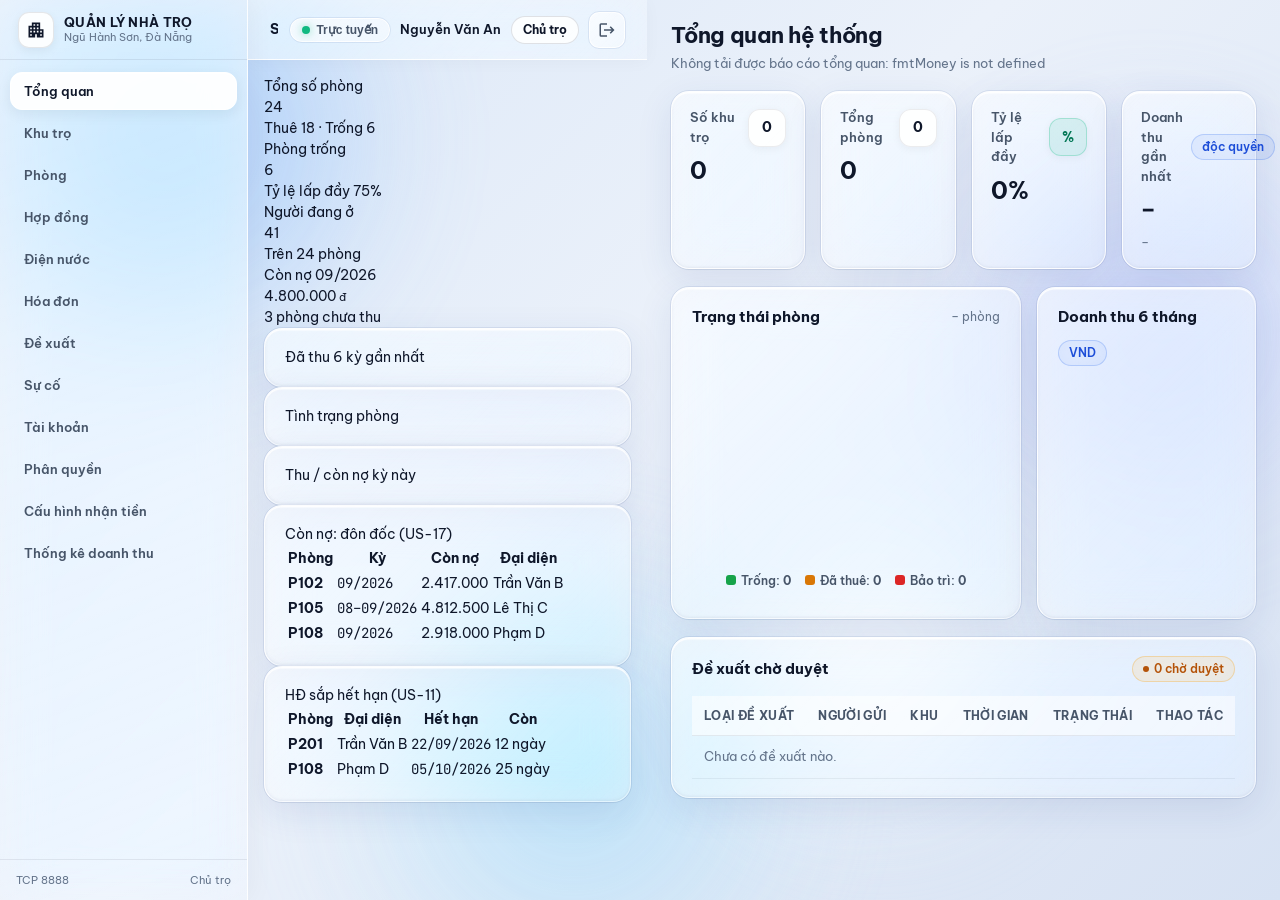
==== commit 911dc9c0: "feat(ui): noi giao dien de xuat, su co va dashboard bao cao" ====
--- a/QuanLyTro/Assets/wwwroot/chutro/index.html
+++ b/QuanLyTro/Assets/wwwroot/chutro/index.html
@@ -450,54 +450,57 @@
               <div class="page-header">
                 <div>
                   <h1 class="page-title">Tổng quan hệ thống</h1>
-                  <p class="page-subtitle">Toàn bộ 3 khu trọ &amp; doanh thu thực thu kỳ 2026-11</p>
+                  <p class="page-subtitle" id="ctDashboardSubtitle">Đang tải dữ liệu tổng quan hệ thống...</p>
                 </div>
               </div>
 
               <div class="kpi-grid">
                 <div class="kpi-card">
-                  <div class="kpi-top"><span class="kpi-label">Số khu trọ</span><div class="kpi-icon-badge">3</div></div>
-                  <div class="kpi-value tabular">3</div>
+                  <div class="kpi-top"><span class="kpi-label">Số khu trọ</span><div class="kpi-icon-badge" id="ctKpiKhuBadge">–</div></div>
+                  <div class="kpi-value tabular" id="ctKpiKhu">–</div>
                 </div>
                 <div class="kpi-card">
-                  <div class="kpi-top"><span class="kpi-label">Tổng phòng</span><div class="kpi-icon-badge">48</div></div>
-                  <div class="kpi-value tabular">48</div>
+                  <div class="kpi-top"><span class="kpi-label">Tổng phòng</span><div class="kpi-icon-badge" id="ctKpiPhongBadge">–</div></div>
+                  <div class="kpi-value tabular" id="ctKpiPhong">–</div>
                 </div>
                 <div class="kpi-card">
                   <div class="kpi-top"><span class="kpi-label">Tỷ lệ lấp đầy</span><div class="kpi-icon-badge green">%</div></div>
-                  <div class="kpi-value tabular">87%</div>
+                  <div class="kpi-value tabular" id="ctKpiLapDay">–</div>
                 </div>
                 <div class="kpi-card">
-                  <div class="kpi-top"><span class="kpi-label">Doanh thu tháng</span><span class="pill pill-gold pill-nodot">độc quyền</span></div>
-                  <div class="kpi-value mono">96.400.000 đ</div>
+                  <div class="kpi-top"><span class="kpi-label">Doanh thu gần nhất</span><span class="pill pill-gold pill-nodot">độc quyền</span></div>
+                  <div class="kpi-value mono" id="ctKpiDoanhThu">–</div>
+                  <div class="kpi-sub tabular" id="ctKpiHoaDonChuaThu">–</div>
                 </div>
               </div>
 
               <div class="charts-row">
                 <div class="card">
-                  <div class="card-header"><h2 class="card-title">Trạng thái phòng</h2><span class="tabular" style="font-size:12px; color:var(--text-muted);">48 phòng</span></div>
-                  <div class="chart-box"><canvas id="roomDonutChart"></canvas></div>
+                  <div class="card-header"><h2 class="card-title">Trạng thái phòng</h2><span class="tabular" id="ctDonutTotal" style="font-size:12px; color:var(--text-muted);">– phòng</span></div>
+                  <div class="chart-box" id="roomDonutChart" style="display:flex;align-items:center;justify-content:center;min-height:180px;"></div>
                   <div class="donut-legend tabular">
-                    <span><span class="legend-dot" style="background:#16A34A;"></span>Trống: 12</span>
-                    <span><span class="legend-dot" style="background:#D97706;"></span>Đã thuê: 32</span>
-                    <span><span class="legend-dot" style="background:#DC2626;"></span>Bảo trì: 4</span>
+                    <span><span class="legend-dot" style="background:#16A34A;"></span>Trống: <b id="ctLegendTrong">0</b></span>
+                    <span><span class="legend-dot" style="background:#D97706;"></span>Đã thuê: <b id="ctLegendDaThue">0</b></span>
+                    <span><span class="legend-dot" style="background:#DC2626;"></span>Bảo trì: <b id="ctLegendBaoTri">0</b></span>
                   </div>
                 </div>
                 <div class="card" id="revenueChartCard">
-                  <div class="card-header"><h2 class="card-title">Doanh thu 6 tháng</h2><span class="pill pill-gold pill-nodot">triệu VND</span></div>
-                  <div class="chart-box"><canvas id="revenueLineChart"></canvas></div>
+                  <div class="card-header"><h2 class="card-title">Doanh thu 6 tháng</h2><span class="pill pill-gold pill-nodot">VND</span></div>
+                  <div class="chart-box" id="revenueLineChart" style="display:flex;align-items:center;justify-content:center;min-height:180px;"></div>
                 </div>
               </div>
 
               <div class="card" id="landlordProposalsCard">
                 <div class="card-header">
                   <h2 class="card-title">Đề xuất chờ duyệt</h2>
-                  <span class="pill pill-amber tabular" id="pendingProposalBadge">3 chờ duyệt</span>
+                  <span class="pill pill-amber tabular" id="pendingProposalBadge">0 chờ duyệt</span>
                 </div>
                 <div class="table-wrap">
                   <table class="data-table">
                     <thead><tr><th>Loại đề xuất</th><th>Người gửi</th><th>Khu</th><th>Thời gian</th><th>Trạng thái</th><th class="text-right">Thao tác</th></tr></thead>
-                    <tbody id="landlordProposalsBody"></tbody>
+                    <tbody id="landlordProposalsBody">
+                      <tr><td colspan="6" style="color:var(--text-muted);">Đang tải danh sách đề xuất...</td></tr>
+                    </tbody>
                   </table>
                 </div>
               </div>
@@ -526,5 +529,256 @@
   <script src="js/reports.js?v=2"></script>
   <script src="js/perms.js?v=2"></script>
   <script src="js/cai_dat.js?v=2"></script>
+  <script>
+    // M4b: KPI từ BAO_CAO_TONG_QUAN + biểu đồ SVG (không cần CDN) + duyệt/từ chối đề xuất.
+    (function () {
+      const LOAI_LABEL = {
+        ChamDutHopDong: 'Chấm dứt HĐ',
+        SuaGia: 'Sửa giá',
+        MuaSam: 'Mua sắm',
+        SuaChuaLon: 'Sửa chữa lớn',
+        Khac: 'Khác',
+      };
+      const TT_MAP = {
+        ChoDuyet: ['pill-amber', 'Chờ duyệt'],
+        DaDuyet: ['pill-green', 'Đã duyệt'],
+        TuChoi: ['pill-red', 'Từ chối'],
+      };
+
+      const setText = (id, text) => {
+        const el = document.getElementById(id);
+        if (el) el.textContent = text;
+      };
+
+      function renderRoomDonutSvg(trong, daThue, baoTri) {
+        const host = document.getElementById('roomDonutChart');
+        if (!host) return;
+        const total = trong + daThue + baoTri;
+        if (total <= 0) {
+          host.innerHTML = '<p class="helper-text">Chưa có phòng nào trong hệ thống.</p>';
+          return;
+        }
+        const slices = [
+          { label: 'Trống', value: trong, color: '#16A34A' },
+          { label: 'Đã thuê', value: daThue, color: '#D97706' },
+          { label: 'Bảo trì', value: baoTri, color: '#DC2626' },
+        ];
+        const R = 52;
+        const C = 2 * Math.PI * R;
+        let offset = 0;
+        const circles = slices.filter(s => s.value > 0).map(s => {
+          const pct = s.value / total;
+          const dash = pct * C;
+          const seg = `<circle cx="70" cy="70" r="${R}" fill="none" stroke="${s.color}" stroke-width="18"
+            stroke-dasharray="${dash.toFixed(2)} ${(C - dash).toFixed(2)}"
+            stroke-dashoffset="${(-offset).toFixed(2)}" transform="rotate(-90 70 70)">
+            <title>${esc(s.label)}: ${s.value} (${Math.round(pct * 100)}%)</title></circle>`;
+          offset += dash;
+          return seg;
+        }).join('');
+
+        host.innerHTML = `
+          <svg viewBox="0 0 140 140" width="160" height="160" role="img" aria-label="Trạng thái phòng">
+            <circle cx="70" cy="70" r="${R}" fill="none" stroke="rgba(15,23,42,0.08)" stroke-width="18"></circle>
+            ${circles}
+            <text x="70" y="66" text-anchor="middle" font-size="22" font-weight="700" fill="#0F172A">${total}</text>
+            <text x="70" y="84" text-anchor="middle" font-size="11" fill="#64748B">phòng</text>
+          </svg>`;
+      }
+
+      function renderRevenueSvg(series) {
+        const host = document.getElementById('revenueLineChart');
+        if (!host) return;
+        const items = Array.isArray(series) ? series : [];
+        if (items.length === 0) {
+          host.innerHTML = '<p class="helper-text">Chưa có dữ liệu doanh thu 6 tháng gần nhất.</p>';
+          return;
+        }
+        const W = 420, H = 180, padL = 44, padR = 20, padT = 22, padB = 30;
+        const plotW = W - padL - padR;
+        const plotH = H - padT - padB;
+        const vals = items.map(x => Number(x.tongThu || 0));
+        const maxVal = Math.max(...vals, 1);
+
+        const coords = items.map((x, i) => {
+          const cx = items.length === 1
+            ? padL + plotW / 2
+            : padL + (i / (items.length - 1)) * plotW;
+          const cy = padT + plotH - (Number(x.tongThu || 0) / maxVal) * plotH;
+          return { x: cx, y: cy, ky: x.kyCuoc || '', val: Number(x.tongThu || 0) };
+        });
+
+        const polyPts = coords.map(c => `${c.x.toFixed(1)},${c.y.toFixed(1)}`).join(' ');
+        const areaPts = `${coords[0].x.toFixed(1)},${padT + plotH} ${polyPts} ${coords[coords.length - 1].x.toFixed(1)},${padT + plotH}`;
+        const fmtShort = v => v >= 1_000_000 ? (v / 1_000_000).toFixed(1) + 'Tr' : fmtMoney(v);
+
+        const gridLines = [0, 0.5, 1].map(ratio => {
+          const gy = padT + plotH - ratio * plotH;
+          const lbl = fmtShort(Math.round(maxVal * ratio));
+          return `<line x1="${padL}" y1="${gy.toFixed(1)}" x2="${W - padR}" y2="${gy.toFixed(1)}" stroke="rgba(15,23,42,0.08)" stroke-dasharray="3 3" />
+            <text x="${padL - 6}" y="${(gy + 4).toFixed(1)}" text-anchor="end" font-size="10" fill="#64748B">${esc(lbl)}</text>`;
+        }).join('');
+
+        const dots = coords.map(c => {
+          const lblKy = /^\d{4}-\d{2}$/.test(c.ky) ? `${c.ky.slice(5)}/${c.ky.slice(2, 4)}` : c.ky;
+          return `
+            <circle cx="${c.x.toFixed(1)}" cy="${c.y.toFixed(1)}" r="4.5" fill="#2563EB" stroke="#FFFFFF" stroke-width="2">
+              <title>Kỳ ${esc(c.ky)}: ${fmtMoney(c.val)} đ</title>
+            </circle>
+            <text x="${c.x.toFixed(1)}" y="${(c.y - 8).toFixed(1)}" text-anchor="middle" font-size="9.5" font-weight="600" fill="#1E293B">${esc(fmtShort(c.val))}</text>
+            <text x="${c.x.toFixed(1)}" y="${H - 10}" text-anchor="middle" font-size="10" fill="#64748B">${esc(lblKy)}</text>`;
+        }).join('');
+
+        host.innerHTML = `
+          <svg viewBox="0 0 ${W} ${H}" style="width:100%;height:180px;display:block;" role="img" aria-label="Doanh thu 6 tháng">
+            ${gridLines}
+            ${coords.length > 1 ? `<polygon points="${areaPts}" fill="rgba(37,99,235,0.12)" />` : ''}
+            ${coords.length > 1 ? `<polyline points="${polyPts}" fill="none" stroke="#2563EB" stroke-width="2.5" stroke-linejoin="round" stroke-linecap="round" />` : ''}
+            ${dots}
+          </svg>`;
+      }
+
+      async function loadBaoCaoTongQuan() {
+        try {
+          const data = await window.bridge.call('BAO_CAO_TONG_QUAN', {}) || {};
+          const tongKhu = Number(data.tongKhu ?? 0);
+          const tongPhong = Number(data.tongPhong ?? 0);
+          const phongTrong = Number(data.phongTrong ?? 0);
+          const phongDangThue = Number(data.phongDangThue ?? 0);
+          const phongBaoTri = Number(data.phongBaoTri ?? 0);
+          const tyLeLapDay = Number(data.tyLeLapDay ?? 0);
+          const tongHoaDonChuaThu = Number(data.tongHoaDonChuaThu ?? 0);
+          const series = Array.isArray(data.doanhThu6Thang) ? data.doanhThu6Thang : [];
+          const latestRev = series.length > 0 ? Number(series[series.length - 1].tongThu || 0) : 0;
+          const latestKy = series.length > 0 ? series[series.length - 1].kyCuoc : new Date().toISOString().slice(0, 7);
+
+          setText('ctKpiKhu', tongKhu);
+          setText('ctKpiKhuBadge', tongKhu);
+          setText('ctKpiPhong', tongPhong);
+          setText('ctKpiPhongBadge', tongPhong);
+          setText('ctKpiLapDay', `${tyLeLapDay}%`);
+          setText('ctKpiDoanhThu', `${fmtMoney(latestRev)} đ`);
+          setText('ctKpiHoaDonChuaThu', `${tongHoaDonChuaThu} hóa đơn chưa thu`);
+          setText('ctDashboardSubtitle', `Toàn bộ ${tongKhu} khu trọ · ${tongPhong} phòng · kỳ gần nhất ${latestKy}`);
+
+          setText('ctDonutTotal', `${tongPhong} phòng`);
+          setText('ctLegendTrong', phongTrong);
+          setText('ctLegendDaThue', phongDangThue);
+          setText('ctLegendBaoTri', phongBaoTri);
+
+          renderRoomDonutSvg(phongTrong, phongDangThue, phongBaoTri);
+          renderRevenueSvg(series);
+        } catch (err) {
+          setText('ctDashboardSubtitle', 'Không tải được báo cáo tổng quan: ' + err.message);
+        }
+      }
+
+      async function loadLandlordProposals() {
+        const tbody = document.getElementById('landlordProposalsBody');
+        const badge = document.getElementById('pendingProposalBadge');
+        if (!tbody) return;
+        try {
+          const rows = await window.bridge.call('DE_XUAT_LAY_TAT_CA', {}) || [];
+          const list = Array.isArray(rows) ? rows : [];
+          const pendingCount = list.length > 0 && typeof list[0].soChoDuyet === 'number'
+            ? list[0].soChoDuyet
+            : list.filter(x => (x.trangThai ?? x.trang_thai) === 'ChoDuyet').length;
+
+          if (badge) badge.textContent = `${pendingCount} chờ duyệt`;
+
+          if (list.length === 0) {
+            tbody.innerHTML = '<tr><td colspan="6" style="color:var(--text-muted);">Chưa có đề xuất nào.</td></tr>';
+            return;
+          }
+
+          tbody.innerHTML = list.map(dx => {
+            const id = Number(dx.id);
+            const loai = LOAI_LABEL[dx.loai] || dx.loai || '—';
+            const noiDung = dx.noiDung ?? '';
+            const nguoiGui = dx.tenNguoiGui || `#${dx.nguoiGuiId}`;
+            const khu = dx.tenKhuTro || '—';
+            const taoLuc = dx.taoLuc || '—';
+            const tt = dx.trangThai || 'ChoDuyet';
+            const [pillCls, ttLabel] = TT_MAP[tt] || ['pill-gray', tt];
+            const phanHoi = dx.phanHoi || '';
+
+            const actions = tt === 'ChoDuyet'
+              ? `<button type="button" class="btn btn-approve btn-sm" data-dx-action="DE_XUAT_DUYET" data-dx-id="${id}">Duyệt</button>
+                 <button type="button" class="btn btn-reject btn-sm" data-dx-action="DE_XUAT_TU_CHOI" data-dx-id="${id}" style="margin-left:4px;">Từ chối</button>`
+              : `<span style="font-size:12px;color:var(--text-muted);">${phanHoi ? esc(phanHoi) : 'Đã xử lý'}</span>`;
+
+            return `<tr>
+              <td>
+                <div class="font-bold">${esc(loai)}</div>
+                <div class="helper-text" style="margin-top:2px;">${esc(noiDung)}</div>
+              </td>
+              <td>${esc(nguoiGui)}</td>
+              <td>${esc(khu)}</td>
+              <td class="mono" style="font-size:12px;">${esc(taoLuc)}</td>
+              <td><span class="pill ${pillCls}">${esc(ttLabel)}</span></td>
+              <td class="text-right">${actions}</td>
+            </tr>`;
+          }).join('');
+
+          tbody.querySelectorAll('[data-dx-action]').forEach(btn => {
+            btn.addEventListener('click', () => {
+              const action = btn.dataset.dxAction;
+              const deXuatId = Number(btn.dataset.dxId);
+              openProposalDecisionModal(action, deXuatId);
+            });
+          });
+        } catch (err) {
+          tbody.innerHTML = `<tr><td colspan="6" style="color:var(--text-muted);">Không tải được đề xuất: ${esc(err.message)}</td></tr>`;
+        }
+      }
+
+      function openProposalDecisionModal(action, deXuatId) {
+        const isApprove = action === 'DE_XUAT_DUYET';
+        const title = isApprove ? `Duyệt đề xuất #${deXuatId}` : `Từ chối đề xuất #${deXuatId}`;
+        const html = `
+          <div class="field">
+            <label for="dx-phanHoi">Phản hồi gửi người đề xuất (tùy chọn)</label>
+            <textarea id="dx-phanHoi" class="textarea" rows="3" maxlength="500"
+              placeholder="${isApprove ? 'VD: Đồng ý triển khai...' : 'VD: Chưa phù hợp ngân sách...'}"></textarea>
+          </div>
+          <div style="display:flex;justify-content:flex-end;gap:8px;margin-top:12px;">
+            <button type="button" class="btn btn-secondary btn-sm" id="dx-dec-cancel">Hủy</button>
+            <button type="button" class="btn ${isApprove ? 'btn-approve' : 'btn-reject'} btn-sm" id="dx-dec-submit">
+              ${isApprove ? 'Xác nhận duyệt' : 'Xác nhận từ chối'}
+            </button>
+          </div>`;
+        UIChrome.openModal(title, html);
+        document.getElementById('dx-dec-cancel')?.addEventListener('click', () => UIChrome.closeModal());
+        const submitBtn = document.getElementById('dx-dec-submit');
+        submitBtn?.addEventListener('click', async () => {
+          const phanHoi = (document.getElementById('dx-phanHoi')?.value || '').trim();
+          try {
+            submitBtn.disabled = true;
+            await window.bridge.call(action, {
+              deXuatId,
+              phanHoi: phanHoi || undefined,
+            });
+            UIChrome.closeModal();
+            UIChrome.showToast(isApprove ? 'Đã duyệt đề xuất.' : 'Đã từ chối đề xuất.');
+            await loadLandlordProposals();
+          } catch (e) {
+            UIChrome.showToast('Lỗi: ' + e.message);
+            submitBtn.disabled = false;
+          }
+        });
+      }
+
+      async function refreshLandlordOverview() {
+        await Promise.all([loadBaoCaoTongQuan(), loadLandlordProposals()]);
+      }
+
+      document.addEventListener('DOMContentLoaded', () => {
+        refreshLandlordOverview();
+        if (typeof startAutoRefresh === 'function') {
+          startAutoRefresh(refreshLandlordOverview, 30000);
+        }
+      });
+    })();
+  </script>
 </body>
 </html>
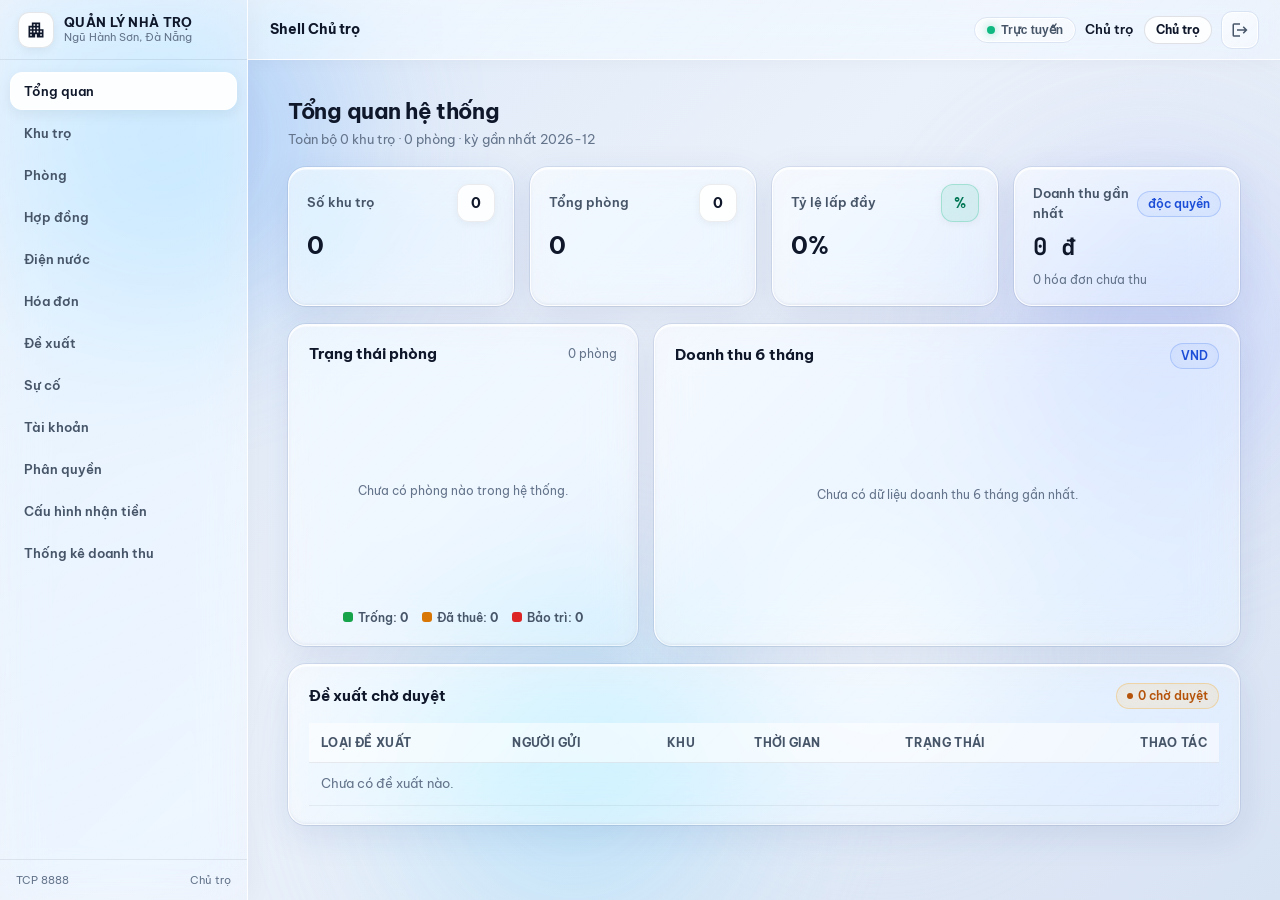
==== commit 347ab35a: "fix(ui): tach tab dang nhap/dang ky, dong bo bo cuc letan nhanvien quanly, sua action JS lech backen" ====
--- a/QuanLyTro/Assets/wwwroot/chutro/index.html
+++ b/QuanLyTro/Assets/wwwroot/chutro/index.html
@@ -1,784 +1,1452 @@
-<!DOCTYPE html>
-<html lang="vi">
-<head>
-  <meta charset="UTF-8" />
-  <meta name="viewport" content="width=device-width, initial-scale=1.0" />
-  <title>Shell Chủ trọ — Quản lý nhà trọ</title>
-  <link rel="preconnect" href="https://fonts.googleapis.com" />
-  <link rel="preconnect" href="https://fonts.gstatic.com" crossorigin />
-  <link href="https://fonts.googleapis.com/css2?family=Be+Vietnam+Pro:wght@400;500;600;700&family=JetBrains+Mono:wght@500;600;700&display=swap" rel="stylesheet" />
-  <link rel="stylesheet" href="../shared/css/tokens.css?v=2" />
-  <link rel="stylesheet" href="../shared/css/base.css?v=2" />
-  <link rel="stylesheet" href="chutro.css?v=2" />
-</head>
-<body>
-  <div class="glass-orbs" aria-hidden="true"><span class="orb orb-1"></span><span class="orb orb-2"></span><span class="orb orb-3"></span><span class="orb orb-4"></span></div>
-  <div class="drawer-backdrop" id="drawerBackdrop"></div>
-  <section id="s02" class="screen-view active">
-<div class="app-shell">
-          <aside class="sidebar" id="sidebarS02" aria-label="Menu Chủ trọ">
-            <div class="sidebar-brand">
-              <div class="brand-left">
-                <div class="brand-mark"><svg class="ms-icon" viewBox="0 0 24 24" width="20" height="20" fill="currentColor" aria-hidden="true"><path d="M17 11V3H7v4H3v14h8v-4h2v4h8V11h-4zM7 19H5v-2h2v2zm0-4H5v-2h2v2zm0-4H5V9h2v2zm4 4H9v-2h2v2zm0-4H9V9h2v2zm0-4H9V5h2v2zm4 8h-2v-2h2v2zm0-4h-2V9h2v2zm0-4h-2V5h2v2zm4 12h-2v-2h2v2zm0-4h-2v-2h2v2z"/></svg></div>
-                <div>
-                  <div class="brand-text-title">QUẢN LÝ NHÀ TRỌ</div>
-                  <div class="brand-text-sub">Ngũ Hành Sơn, Đà Nẵng</div>
-                </div>
-              </div>
-              <button type="button" class="sidebar-close-btn" data-close-drawer="true" aria-label="Đóng menu">✕</button>
-            </div>
-            <ul class="sidebar-nav">
-              <li><button type="button" class="nav-btn active" data-goto="s02"><span>Tổng quan</span></button></li>
-              <li><button type="button" class="nav-btn" data-toast="Danh sách 3 khu trọ (Khu A, B, C)"><span>Khu trọ</span></button></li>
-              <li><button type="button" class="nav-btn" data-goto="s04"><span>Phòng</span></button></li>
-              <li><button type="button" class="nav-btn" data-goto="s06"><span>Hợp đồng</span></button></li>
-              <li><button type="button" class="nav-btn" data-toast="Ghi chỉ số điện nước kỳ 2026-11"><span>Điện nước</span></button></li>
-              <li><button type="button" class="nav-btn" data-goto="s07"><span>Hóa đơn</span></button></li>
-              <li><button type="button" class="nav-btn" data-scroll="landlordProposalsCard"><span>Đề xuất</span></button></li>
-              <li><button type="button" class="nav-btn" data-toast="Quản lý sự cố toàn hệ thống"><span>Sự cố</span></button></li>
-              <li><button type="button" class="nav-btn" data-toast="Quản lý tài khoản 6 vai trò"><span>Tài khoản</span></button></li>
-              <li><button type="button" class="nav-btn" data-toast="Ma trận phân quyền RBAC"><span>Phân quyền</span></button></li>
-              <li><button type="button" class="nav-btn" data-toast="Cấu hình VCB &amp; SePay API token"><span>Cấu hình nhận tiền</span></button></li>
-              <li><button type="button" class="nav-btn" data-scroll="revenueChartCard"><span>Thống kê doanh thu</span></button></li>
-            </ul>
-            <div class="sidebar-footer"><span>TCP 8888</span><span>Chủ trọ</span></div>
-          </aside>
-
-          <div class="shell-main">
-            <header class="userbar">
-              <div class="userbar-left">
-                <button type="button" class="menu-toggle-btn" data-open-drawer="sidebarS02" aria-label="Mở menu">
-                  <svg class="ms-icon" viewBox="0 0 24 24" width="20" height="20" fill="currentColor" aria-hidden="true"><path d="M3 6h18v2H3V6zm0 5h18v2H3v-2zm0 5h18v2H3v-2z"/></svg>
-                </button>
-                <span class="userbar-context">Shell Chủ trọ</span>
-              </div>
-              <div class="userbar-right">
-                <button type="button" class="conn-status" data-toggle-conn="true"><span class="conn-dot"></span><span>Trực tuyến</span></button>
-                <span class="user-name">Nguyễn Văn An</span>
-                <span class="role-pill">Chủ trọ</span>
-                <button type="button" class="icon-btn danger" data-goto="s01" title="Đăng xuất" aria-label="Đăng xuất">
-                  <svg class="ms-icon" viewBox="0 0 24 24" width="18" height="18" fill="currentColor" aria-hidden="true"><path d="M17 7l-1.4 1.4L18.2 11H8v2h10.2l-2.6 2.6L17 17l5-5-5-5zM4 5h8V3H4a2 2 0 0 0-2 2v14a2 2 0 0 0 2 2h8v-2H4V5z"/></svg>
-                </button>
-              </div>
-            </header>
-
-            <div class="legacy-panes" style="padding:16px;"><div style="display:none">
-  <h1 id="modtitle"></h1>
-  <span id="statusRole"></span>
-  <span id="user-vai_tro-badge"></span>
-  <button id="tabbtn-perms"></button>
-  <button id="tabbtn-cai_dat"></button>
-</div>
-
-<div id="tab-dash">
-        <div class="kpis">
-          <div class="kpi"><div class="lbl"><i class="fas fa-door-closed"></i> Tổng số phòng</div><div class="val" id="kpi-total-phong">24</div><div class="sub">Thuê 18 · Trống 6</div></div>
-          <div class="kpi green"><div class="lbl"><i class="fas fa-door-open"></i> Phòng trống</div><div class="val" id="kpi-available">6</div><div class="sub" id="kpi-available-sub">Tỷ lệ lấp đầy 75%</div></div>
-          <div class="kpi"><div class="lbl"><i class="fas fa-user-friends"></i> Người đang ở</div><div class="val" id="kpi-khach_thue">41</div><div class="sub">Trên 24 phòng</div></div>
-          <div class="kpi warn"><div class="lbl"><i class="fas fa-exclamation-triangle"></i> Còn nợ 09/2026</div><div class="val" id="kpi-unpaid">4.800.000 <span style="font-size:11px;font-weight:400;color:var(--muted)">đ</span></div><div class="sub">3 phòng chưa thu</div></div>
-        </div>
-        <!-- Phòng có HĐ hiệu lực nhưng kỳ này chưa lập hóa đơn — ẩn khi không có -->
-        <div class="card dash-warn" id="dash-thieu-hd" hidden>
-          <div class="hdr"><i class="fas fa-triangle-exclamation"></i> Chưa lập hóa đơn kỳ này</div>
-          <div class="dash-warn-body">
-            <p id="dash-thieu-hd-text"></p>
-            <button class="btn btn-outline btn-sm" onclick="loadLandlordTab('hoa_don')">
-              <i class="fas fa-receipt"></i> Sang tab Hóa đơn
-            </button>
-          </div>
-        </div>
-
-        <div class="card barchart">
-          <div class="hdr"><i class="fas fa-chart-column"></i> Đã thu 6 kỳ gần nhất</div>
-          <div class="chartbar" id="dash-rev-chart"></div>
-        </div>
-        <div class="duo">
-          <div class="card">
-            <div class="hdr"><i class="fas fa-chart-pie"></i> Tình trạng phòng</div>
-            <div class="pie-row" id="dash-room-pie"></div>
-          </div>
-          <div class="card">
-            <div class="hdr"><i class="fas fa-chart-pie"></i> Thu / còn nợ kỳ này</div>
-            <div class="pie-row" id="dash-money-pie"></div>
-          </div>
-        </div>
-        <div class="duo">
-          <div class="card">
-            <div class="hdr"><i class="fas fa-clock"></i> Còn nợ: đôn đốc (US-17)</div>
-            <div class="tblwrap">
-            <table class="tbl">
-              <thead><tr><th>Phòng</th><th>Kỳ</th><th class="num">Còn nợ</th><th>Đại diện</th></tr></thead>
-              <tbody id="dash-overdue-rows">
-                <tr><td><b>P102</b></td><td class="mono">09/2026</td><td class="num due-red">2.417.000</td><td>Trần Văn B</td></tr>
-                <tr><td><b>P105</b></td><td class="mono">08–09/2026</td><td class="num due-red">4.812.500</td><td>Lê Thị C</td></tr>
-                <tr><td><b>P108</b></td><td class="mono">09/2026</td><td class="num due-red">2.918.000</td><td>Phạm D</td></tr>
-              </tbody>
-            </table>
-            </div>
-          </div>
-          <div class="card">
-            <div class="hdr"><i class="fas fa-calendar-times"></i> HĐ sắp hết hạn (US-11)</div>
-            <div class="tblwrap">
-            <table class="tbl">
-              <thead><tr><th>Phòng</th><th>Đại diện</th><th>Hết hạn</th><th class="num">Còn</th></tr></thead>
-              <tbody id="dash-expiring-rows">
-                <tr><td><b>P201</b></td><td>Trần Văn B</td><td class="mono">22/09/2026</td><td class="num due-red">12 ngày</td></tr>
-                <tr><td><b>P108</b></td><td>Phạm D</td><td class="mono">05/10/2026</td><td class="num due-red">25 ngày</td></tr>
-              </tbody>
-            </table>
-            </div>
-          </div>
-        </div>
-      </div>
-
-      <!-- ROOMS -->
-<div id="tab-phong" hidden>
-        <div class="toolbar">
-          <input class="inp" id="room-search" placeholder="Tìm phòng…" style="width:170px" oninput="renderRooms(_roomsCache)">
-          <select class="inp" id="room-trang_thai" onchange="renderRooms(_roomsCache)"><option value="">Tất cả trạng thái</option><option value="Trong">Trống</option><option value="DaThue">Đang thuê</option><option value="BaoTri">Bảo trì</option></select>
-          <span class="spacer"></span>
-          <button class="btn btn-outline btn-sm" onclick="addRoom()"><i class="fas fa-plus"></i> Thêm (F1)</button>
-          <button class="btn btn-outline btn-sm" id="btn-edit-room" onclick="editSelectedRoom()" disabled title="Chọn một phòng trong bảng để sửa"><i class="fas fa-edit"></i> Sửa (F2)</button>
-          <button class="btn btn-danger btn-sm" id="btn-del-room" onclick="deleteSelectedRoom()" disabled title="Chọn một phòng trong bảng để xóa (chỉ phòng trống)"><i class="fas fa-trash"></i> Xóa</button>
-        </div>
-        <div class="tblwrap">
-        <table class="tbl">
-          <thead>
-            <tr><th>Số phòng</th><th class="num">Giá/tháng</th><th class="num">Sức chứa</th><th class="num">Đang ở</th><th>Trạng thái</th><th>Mô tả</th><th></th></tr>
-          </thead>
-          <tbody id="phong-body">
-            <tr><td><b>P101</b></td><td class="num">2.500.000</td><td class="num">2</td><td class="num due-red">2/2</td><td><span class="tag rent">Đang thuê</span></td><td>Tầng 1</td><td><button class="btn btn-outline btn-sm" onclick="editRoom(1)"><i class="fas fa-edit"></i></button> <button class="btn btn-danger btn-sm" disabled title="Chỉ xóa được phòng trống (BR-12)"><i class="fas fa-trash"></i></button></td></tr>
-            <tr><td><b>P102</b></td><td class="num">2.000.000</td><td class="num">2</td><td class="num">1/2</td><td><span class="tag rent">Đang thuê</span></td><td></td><td><button class="btn btn-outline btn-sm" onclick="editRoom(2)"><i class="fas fa-edit"></i></button> <button class="btn btn-danger btn-sm" disabled><i class="fas fa-trash"></i></button></td></tr>
-            <tr><td><b>P103</b></td><td class="num">1.800.000</td><td class="num">4</td><td class="num">0/4</td><td><span class="tag avail">Phòng trống</span></td><td>Tầng trệt</td><td><button class="btn btn-outline btn-sm" onclick="editRoom(3)"><i class="fas fa-edit"></i></button> <button class="btn btn-danger btn-sm" onclick="deleteRoom(3)"><i class="fas fa-trash"></i></button></td></tr>
-            <tr><td><b>P104</b></td><td class="num">1.800.000</td><td class="num">4</td><td class="num">3/4</td><td><span class="tag rent">Đang thuê</span></td><td></td><td><button class="btn btn-outline btn-sm" onclick="editRoom(4)"><i class="fas fa-edit"></i></button> <button class="btn btn-danger btn-sm" disabled><i class="fas fa-trash"></i></button></td></tr>
-            <tr><td><b>P201</b></td><td class="num">3.600.000</td><td class="num">2</td><td class="num">0/2</td><td><span class="tag warn">Bảo trì</span></td><td>Thay máy lạnh</td><td><button class="btn btn-outline btn-sm" onclick="editRoom(5)"><i class="fas fa-edit"></i></button> <button class="btn btn-danger btn-sm" onclick="deleteRoom(5)"><i class="fas fa-trash"></i></button></td></tr>
-          </tbody>
-        </table>
-        <div class="tblfoot"><span>Tổng: 5 bản ghi <span class="sep">|</span> <span class="sel-txt">Chọn: P101</span></span><span>Đã đồng bộ với Server</span></div>
-        </div>
-      </div>
-
-      <!-- TENANTS -->
-<div id="tab-khach_thue" hidden>
-        <div class="toolbar">
-          <label style="color:var(--muted);font-size:11.5px">Phòng</label>
-          <select class="inp" id="tenant-room" style="width:170px" onchange="loadTenants()"></select>
-          <input class="inp" id="tenant-search" placeholder="Tìm tên / CCCD / SĐT…" style="width:220px" oninput="timKiemNguoiThue(this.value)">
-          <button class="btn btn-primary btn-sm" onclick="addTenant()"><i class="fas fa-user-plus"></i> Thêm</button>
-          <span class="spacer"></span>
-          <span style="font-size:10.5px;color:var(--dim)"><i class="fas fa-key" style="color:var(--terracotta)"></i> Mật khẩu mặc định = 6 số cuối CCCD</span>
-        </div>
-        <div class="tblwrap">
-        <table class="tbl">
-          <thead><tr><th>Phòng</th><th>Trạng thái</th><th>Họ tên</th><th>CCCD</th><th>Ngày sinh</th><th>SĐT</th><th>Quê quán</th><th>Tài khoản</th><th>Tạm trú</th><th></th></tr></thead>
-          <tbody id="khach_thue-body">
-            <tr>
-              <td><span class="tag rent">P101</span></td><td><span class="tag done"><i class="fas fa-check-circle"></i> Đang thuê</span></td><td><b>Trần Văn B</b></td><td class="mono">0482 0301 2XXX</td><td class="mono">15/03/2004</td><td class="mono">0905 122 334</td><td>Quảng Nam</td>
-              <td><span class="tag done"><i class="fas fa-user-check"></i> Hoạt động</span></td>
-              <td><span class="tag done">Đã nộp</span></td>
-              <td><button class="btn btn-outline btn-sm" onclick="resetTenantPassword(1)"><i class="fas fa-key"></i></button></td>
-            </tr>
-            <tr>
-              <td><span class="tag rent">P102</span></td><td><span class="tag done"><i class="fas fa-check-circle"></i> Đang thuê</span></td><td><b>Ngô Thị E</b></td><td class="mono">0482 0988 7XXX</td><td class="mono">02/11/2003</td><td class="mono">0356 887 010</td><td>Quảng Ngãi</td>
-              <td><span class="tag done"><i class="fas fa-user-check"></i> Hoạt động</span></td>
-              <td><span class="tag warn">Chưa nộp</span></td>
-              <td><button class="btn btn-outline btn-sm" onclick="resetTenantPassword(2)"><i class="fas fa-key"></i></button></td>
-            </tr>
-          </tbody>
-        </table>
-        <div class="tblfoot"><span>Tổng: 0 bản ghi</span><span>Đã đồng bộ với Server</span></div>
-        </div>
-        <div class="rowbn">
-          <button class="btn btn-outline btn-sm" onclick="editTenant(selectedTenantId())"><i class="fas fa-edit"></i> Sửa</button>
-          <button class="btn btn-outline btn-sm" onclick="moveTenant(selectedTenantId())"><i class="fas fa-arrows-alt-h"></i> Chuyển phòng</button>
-          <button class="btn btn-outline btn-sm" onclick="checkoutTenant(selectedTenantId())"><i class="fas fa-sign-out-alt"></i> Trả phòng</button>
-          <button class="btn btn-danger btn-sm" onclick="deleteTenant(selectedTenantId())"><i class="fas fa-user-slash"></i> Xóa hồ sơ</button>
-        </div>
-      </div>
-
-      <!-- CONTRACTS -->
-<div id="tab-hop_dong" hidden>
-        <div class="toolbar">
-          <input class="inp" placeholder="Tìm CCCD, SĐT, tên khách hoặc số phòng…" style="width:280px">
-          <select class="inp" style="width:190px">
-            <option>Tất cả hợp đồng (18)</option><option>Đang hiệu lực (14)</option><option>Sắp hết hạn ≤ 30 ngày (3)</option><option>Đã thanh lý (1)</option>
-          </select>
-          <span class="spacer"></span>
-          <button class="btn btn-primary btn-sm" onclick="createContract()"><i class="fas fa-file"></i> Lập hợp đồng</button>
-        </div>
-        <div class="kpis" style="grid-template-columns:repeat(3,1fr)">
-          <div class="kpi green"><div class="lbl"><i class="fas fa-verified"></i> Hiệu lực</div><div class="val">14 <span style="font-size:11px;font-weight:400;color:var(--muted)">/ 18 HĐ</span></div></div>
-          <div class="kpi warn"><div class="lbl"><i class="fas fa-hourglass-half"></i> Sắp hết</div><div class="val">03 <span style="font-size:11px;font-weight:400;color:var(--muted)">≤ 30 ngày</span></div></div>
-          <div class="kpi"><div class="lbl"><i class="fas fa-piggy-bank"></i> Tổng cọc</div><div class="val">48.500.000 <span style="font-size:11px;font-weight:400;color:var(--muted)">đ</span></div></div>
-        </div>
-        <div class="tblwrap">
-        <table class="tbl">
-          <thead><tr><th>Phòng</th><th>Đại diện</th><th>Bắt đầu</th><th>Kết thúc</th><th class="num">Còn</th><th class="num">Giá thuê</th><th class="num">Cọc</th><th>Trạng thái</th></tr></thead>
-          <tbody id="hop_dong-body">
-            <tr>
-              <td><b>P101</b></td><td>Trần Văn B</td><td class="mono">01/09/2025</td><td class="mono">22/09/2026</td><td class="num due-red">12 ngày</td><td class="num">2.500.000</td><td class="num">5.000.000</td>
-              <td><span class="tag warn">Sắp hết hạn</span></td>
-            </tr>
-            <tr>
-              <td><b>P102</b></td><td>Trần Văn B</td><td class="mono">01/10/2025</td><td class="mono">01/10/2027</td><td class="num">1 năm 20 ngày</td><td class="num">2.000.000</td><td class="num">4.000.000</td>
-              <td><span class="tag rent">Đang hiệu lực</span></td>
-            </tr>
-            <tr>
-              <td><b>P103</b></td><td>—</td><td class="mono">01/06/2024</td><td class="mono">31/05/2025</td><td class="num">—</td><td class="num">1.800.000</td><td class="num">0</td>
-              <td><span class="tag bad">Đã thanh lý</span></td>
-            </tr>
-          </tbody>
-        </table>
-        <div class="tblfoot"><span>Tổng: 3 bản ghi <span class="sep">|</span> <span class="sel-txt">Chọn: P101</span></span><span>Đã đồng bộ với Server</span></div>
-        </div>
-        <div class="rowbn">
-          <button class="btn btn-outline btn-sm" onclick="renewContract(selectedContractId())"><i class="fas fa-calendar-plus"></i> Gia hạn…</button>
-          <button class="btn btn-outline btn-sm" onclick="terminateContract(selectedContractId())"><i class="fas fa-ban"></i> Chấm dứt…</button>
-          <button class="btn btn-outline btn-sm" onclick="showContractQr(selectedContractId())"><i class="fas fa-qrcode"></i> Xem QR / PIN…</button>
-          <button class="btn btn-outline btn-sm" onclick="moPhuLuc()"><i class="fas fa-users"></i> Người ở chung…</button>
-          <button class="btn btn-outline btn-sm" onclick="inPhuLuc()"><i class="fas fa-print"></i> In phụ lục</button>
-        </div>
-        <div id="phu_luc" hidden style="margin-top:12px">
-          <div class="toolbar">
-            <b style="font-size:13px"><i class="fas fa-users"></i> Người ở chung</b>
-            <span class="spacer"></span>
-            <button class="btn btn-primary btn-sm" onclick="themNguoiOChung()"><i class="fas fa-user-plus"></i> Thêm</button>
-            <button class="btn btn-danger btn-sm" onclick="xoaNguoiOChung()"><i class="fas fa-user-minus"></i> Xóa</button>
-          </div>
-          <div class="tblwrap">
-          <table class="tbl">
-            <thead><tr><th>Họ tên</th><th>CCCD</th><th>Ngày sinh</th><th>Quê quán</th><th>Nơi làm việc</th><th>SĐT</th></tr></thead>
-            <tbody id="phu_luc-body"></tbody>
-          </table>
-          <div class="tblfoot"><span id="phu_luc-foot">Chưa chọn hợp đồng</span><span>Số người ở chung: <b id="phu_luc-count">0</b></span></div>
-          </div>
-        </div>
-      </div>
-
-      <!-- UTILITIES -->
-<div id="tab-utils" hidden>
-        <div class="toolbar">
-          <label style="color:var(--muted);font-size:11.5px">Phòng</label>
-          <select class="inp" id="util-room" style="width:120px" onchange="loadUtils()"></select>
-          <label style="color:var(--muted);font-size:11.5px">Tháng</label>
-          <select class="inp" id="util-month" style="width:112px" onchange="loadUtils()"><option>09/2026</option><option>08/2026</option></select>
-          <span class="spacer"></span>
-          <span class="tag rent">Sẵn sàng chốt</span>
-        </div>
-        <div class="calc">
-          <div class="row">
-            <i class="fas fa-bolt" style="color:var(--amber)"></i> <span style="color:var(--muted)">Điện</span>
-            <span style="color:var(--dim);font-size:11px">cũ</span> <input class="inp mono" id="util-elec-old" value="350" placeholder="0" oninput="recalcUtils()">
-            <span style="color:var(--dim);font-size:11px">mới</span> <input class="inp mono" id="util-elec-new" value="425" oninput="recalcUtils()">
-            <span style="color:var(--dim);font-size:11px">= chữ</span> <span class="mono" id="util-elec-kwh" style="color:var(--amber);font-weight:600;min-width:44px">75 kWh</span>
-            <span style="color:var(--dim);font-size:11px">× giá</span> <input class="inp mono" id="util-elec-rate" value="3500" oninput="recalcUtils()">
-            <span class="tot">262.500 đ</span>
-          </div>
-          <div class="row">
-            <i class="fas fa-tint" style="color:var(--dim)"></i> <span style="color:var(--muted)">Nước</span>
-            <select class="inp" id="util-water-mode" style="width:125px;height:28px;font-size:12px;padding:2px 6px" onchange="onWaterModeChange()">
-              <option value="Khoi">Theo khối (m³)</option>
-              <option value="Nguoi">Theo người</option>
-            </select>
-            <span id="util-water-block-khoi" style="display:inline-flex;align-items:center;gap:9px">
-              <span style="color:var(--dim);font-size:11px">cũ</span> <input class="inp mono" id="util-water-old" value="12" placeholder="0" oninput="recalcUtils()">
-              <span style="color:var(--dim);font-size:11px">mới</span> <input class="inp mono" id="util-water-new" value="15" oninput="recalcUtils()">
-              <span style="color:var(--dim);font-size:11px">= khối</span> <span class="mono" id="util-water-m3" style="color:var(--tint);font-weight:600;min-width:36px">3 m³</span>
-            </span>
-            <span id="util-water-block-nguoi" style="display:none;align-items:center;gap:9px">
-              <span style="color:var(--dim);font-size:11px">số người</span> <input class="inp mono" id="util-water-people" value="1" type="number" min="1" style="width:60px" oninput="recalcUtils()">
-            </span>
-            <span style="color:var(--dim);font-size:11px" id="util-water-rate-lbl">× giá</span> <input class="inp mono" id="util-water-rate" value="10000" oninput="recalcUtils()">
-            <span class="tot">30.000 đ</span>
-          </div>
-        </div>
-        <div class="rowbn">
-          <button class="btn btn-primary btn-sm" onclick="saveUtility()"><i class="fas fa-save"></i> Lưu chỉ số</button>
-        </div>
-      </div>
-
-      <!-- INVOICES -->
-<div id="tab-hoa_don" hidden>
-        <div class="toolbar">
-          <span style="color:var(--muted);font-weight:500;font-size:11.5px">Tháng</span>
-          <select class="inp" id="inv-month" style="width:112px" onchange="loadInvoices()"><option>09/2026</option><option>08/2026</option></select>
-          <span style="color:var(--muted);font-weight:500;font-size:11.5px">Phòng</span>
-          <select class="inp" id="inv-room" style="width:112px" onchange="loadInvoices()"><option value="">Tất cả</option></select>
-          <span class="spacer"></span>
-          <button class="btn btn-primary btn-sm" onclick="createInvoice()"><i class="fas fa-file-invoice"></i> Lập hóa đơn tháng</button>
-        </div>
-        <div class="tblwrap">
-        <table class="tbl">
-          <thead><tr><th>Phòng</th><th class="num">Tiền phòng</th><th class="num">Điện</th><th class="num">Nước</th><th class="num">Khác</th><th class="num">Tổng</th><th>Trạng thái</th><th></th></tr></thead>
-          <tbody id="hoa_don-body">
-            <tr>
-              <td><b>P101</b></td><td class="num">2.500.000</td><td class="num">262.500</td><td class="num">30.000</td><td class="num">50.000</td><td class="num amount">2.842.500</td>
-              <td><span class="tag unpaid">Chưa thu</span></td>
-              <td><button class="btn btn-primary btn-sm" onclick="payInvoice(1)"><i class="fas fa-hand-holding-usd"></i> Thu</button></td>
-            </tr>
-            <tr>
-              <td><b>P102</b></td><td class="num">2.000.000</td><td class="num">175.000</td><td class="num">20.000</td><td class="num">50.000</td><td class="num amount">2.245.000</td>
-              <td><span class="tag paid">Đã thu</span></td>
-              <td><button class="btn btn-outline btn-sm" disabled><i class="fas fa-hand-holding-usd"></i> Thu</button></td>
-            </tr>
-          </tbody>
-        </table>
-        <div class="tblfoot"><span>Tổng: 0 bản ghi</span><span>Đã đồng bộ với Server</span></div>
-        </div>
-      </div>
-
-      <!-- REPORTS -->
-<div id="tab-reports" hidden>
-        <div class="toolbar">
-          <label style="color:var(--muted);font-size:11.5px">Kỳ</label>
-          <select class="inp" id="rep-month" style="width:112px" onchange="loadReports()"><option>09/2026</option><option>08/2026</option></select>
-          <button class="btn btn-outline btn-sm" onclick="loadReports()"><i class="fas fa-eye"></i> Xem</button>
-          <span class="spacer"></span>
-          <button class="btn btn-outline btn-sm" onclick="exportResidenceCsv()"><i class="fas fa-file-csv"></i> Xuất CSV tạm trú</button>
-        </div>
-        <div class="kpis" style="grid-template-columns:repeat(3,1fr)">
-          <div class="kpi green"><div class="lbl"><i class="fas fa-check-circle"></i> Đã thu 09/2026</div><div class="val">15.400.000 <span style="font-size:11px;font-weight:400;color:var(--muted)">đ</span></div></div>
-          <div class="kpi warn"><div class="lbl"><i class="fas fa-exclamation-circle"></i> Còn nợ</div><div class="val">4.800.000 <span style="font-size:11px;font-weight:400;color:var(--muted)">đ</span></div></div>
-          <div class="kpi"><div class="lbl"><i class="fas fa-percent"></i> Lấp đầy</div><div class="val">75%</div><div class="meter"><i style="width:75%"></i></div></div>
-        </div>
-        <div class="card barchart">
-          <div class="hdr"><i class="fas fa-chart-bar"></i> Đã thu theo tháng</div>
-          <div class="chartbar">
-            <div class="b" style="height:58%"><i>12,4Tr</i><b>05</b></div>
-            <div class="b" style="height:66%"><i>14,1Tr</i><b>06</b></div>
-            <div class="b" style="height:72%"><i>15,3Tr</i><b>07</b></div>
-            <div class="b" style="height:88%"><i>18,9Tr</i><b>08</b></div>
-            <div class="b on" style="height:72%"><i>15,4Tr</i><b>09</b></div>
-          </div>
-        </div>
-        <div class="tblwrap">
-        <table class="tbl">
-          <thead><tr><th>Tháng</th><th class="num">Đã thu</th><th class="num">Còn nợ</th><th class="num">Tổng phải thu</th></tr></thead>
-          <tbody>
-            <tr><td class="mono">09/2026</td><td class="num">15.400.000</td><td class="num due-red">4.800.000</td><td class="num">20.200.000</td></tr>
-            <tr><td class="mono">08/2026</td><td class="num">18.900.000</td><td class="num">0</td><td class="num">18.900.000</td></tr>
-            <tr style="font-weight:700"><td>Tổng</td><td class="num">34.300.000</td><td class="num due-red">4.800.000</td><td class="num">39.100.000</td></tr>
-          </tbody>
-        </table>
-        </div>
-      </div>
-
-      <!-- PERMS (RBAC) -->
-<div id="tab-perms" hidden>
-        <div class="perms-bar">
-          <div class="perms-vai_tro" id="permsRoles"></div>
-          <div class="perms-hanh_dong">
-            <button class="btn" onclick="resetPermsDraft()"><i class="fas fa-rotate-left"></i> Hoàn tác</button>
-            <button class="btn btn-primary" onclick="saveRolePermissions()"><i class="fas fa-floppy-disk"></i> Lưu phân quyền</button>
-          </div>
-        </div>
-        <p class="perms-hint" id="permsHint">
-          <i class="fas fa-circle-info"></i> Chủ trọ luôn có toàn quyền và không thể bị thu hồi. Thay đổi áp dụng ngay cho mọi phiên đang mở của vai trò đó.
-        </p>
-        <div id="permsGroups"></div>
-      </div>
-
-      <!-- CÀI ĐẶT: tài khoản nhận tiền + QR SePay -->
-<div id="tab-cai_dat" hidden>
-        <p class="perms-hint">
-          <i class="fas fa-circle-info"></i> Thông tin này dùng để sinh mã QR chuyển khoản cho người thuê (SePay). Số tài khoản và ngân hàng phải khớp với tài khoản thật đã đăng ký nhận tiền.
-        </p>
-        <div class="duo">
-          <div class="card">
-            <div class="hdr"><i class="fas fa-building-columns"></i> Tài khoản nhận tiền</div>
-            <div class="calc cfg-form">
-              <div class="row">
-                <span>Ngân hàng</span>
-                <select class="inp" id="cfg-ngan_hang"></select>
-              </div>
-              <div class="row">
-                <span>Số tài khoản</span>
-                <input class="inp" id="cfg-so_tai_khoan" maxlength="19" placeholder="Ví dụ: 0387368890" autocomplete="off">
-              </div>
-              <div class="row">
-                <span>Chủ tài khoản</span>
-                <input class="inp" id="cfg-chu_tai_khoan" maxlength="80" placeholder="NGUYEN VAN A" autocomplete="off">
-              </div>
-              <div class="row">
-                <span>Mẫu QR</span>
-                <select class="inp" id="cfg-template_qr">
-                  <option value="compact">Compact — có logo ngân hàng</option>
-                  <option value="qronly">Chỉ mã QR</option>
-                  <option value="standee">Standee — bảng để bàn</option>
-                  <option value="">Mặc định (VietQR)</option>
-                </select>
-              </div>
-              <div class="row">
-                <span>API token</span>
-                <input class="inp mono" id="cfg-api_token" maxlength="255" type="password"
-                       placeholder="Dán token từ my.sepay.vn → API" autocomplete="new-password">
-                <button class="btn btn-outline btn-sm" type="button" onclick="toggleTokenVisibility()"
-                        title="Hiện / ẩn token"><i class="fas fa-eye" id="cfg-token-eye"></i></button>
-              </div>
-              <div class="row">
-                <span></span>
-                <span class="sub" id="cfg-token-state" style="color:var(--dim);font-size:11.5px"></span>
-              </div>
-              <div class="row">
-                <button class="btn btn-primary" onclick="saveCauHinh()"><i class="fas fa-floppy-disk"></i> Lưu cài đặt</button>
-                <button class="btn btn-outline" type="button" onclick="xoaApiToken()" id="cfg-token-clear" disabled>
-                  <i class="fas fa-trash"></i> Xoá token</button>
-                <span class="sub" id="cfg-note" style="margin-left:auto;color:var(--dim);font-size:11.5px"></span>
-              </div>
-              <div class="row">
-                <span>Đối soát</span>
-                <button class="btn btn-outline" type="button" onclick="chayDoiSoat()">
-                  <i class="fas fa-rotate"></i> Đối soát ngay</button>
-                <span class="sub" id="cfg-doi-soat-note" style="margin-left:auto;color:var(--dim);font-size:11.5px">
-                  Tự chạy mỗi 60 giây khi có token.</span>
-              </div>
-            </div>
-          </div>
-          <div class="card">
-            <div class="hdr"><i class="fas fa-qrcode"></i> Xem trước mã QR</div>
-            <div class="qr-preview" id="cfg-qr-preview">
-              <div class="pie-empty">Nhập ngân hàng và số tài khoản để xem trước.</div>
-            </div>
-          </div>
-        </div>
-      </div>
-    </div>
-  </div>
-  
-
-            <main class="content">
-              <div class="page-header">
-                <div>
-                  <h1 class="page-title">Tổng quan hệ thống</h1>
-                  <p class="page-subtitle" id="ctDashboardSubtitle">Đang tải dữ liệu tổng quan hệ thống...</p>
-                </div>
-              </div>
-
-              <div class="kpi-grid">
-                <div class="kpi-card">
-                  <div class="kpi-top"><span class="kpi-label">Số khu trọ</span><div class="kpi-icon-badge" id="ctKpiKhuBadge">–</div></div>
-                  <div class="kpi-value tabular" id="ctKpiKhu">–</div>
-                </div>
-                <div class="kpi-card">
-                  <div class="kpi-top"><span class="kpi-label">Tổng phòng</span><div class="kpi-icon-badge" id="ctKpiPhongBadge">–</div></div>
-                  <div class="kpi-value tabular" id="ctKpiPhong">–</div>
-                </div>
-                <div class="kpi-card">
-                  <div class="kpi-top"><span class="kpi-label">Tỷ lệ lấp đầy</span><div class="kpi-icon-badge green">%</div></div>
-                  <div class="kpi-value tabular" id="ctKpiLapDay">–</div>
-                </div>
-                <div class="kpi-card">
-                  <div class="kpi-top"><span class="kpi-label">Doanh thu gần nhất</span><span class="pill pill-gold pill-nodot">độc quyền</span></div>
-                  <div class="kpi-value mono" id="ctKpiDoanhThu">–</div>
-                  <div class="kpi-sub tabular" id="ctKpiHoaDonChuaThu">–</div>
-                </div>
-              </div>
-
-              <div class="charts-row">
-                <div class="card">
-                  <div class="card-header"><h2 class="card-title">Trạng thái phòng</h2><span class="tabular" id="ctDonutTotal" style="font-size:12px; color:var(--text-muted);">– phòng</span></div>
-                  <div class="chart-box" id="roomDonutChart" style="display:flex;align-items:center;justify-content:center;min-height:180px;"></div>
-                  <div class="donut-legend tabular">
-                    <span><span class="legend-dot" style="background:#16A34A;"></span>Trống: <b id="ctLegendTrong">0</b></span>
-                    <span><span class="legend-dot" style="background:#D97706;"></span>Đã thuê: <b id="ctLegendDaThue">0</b></span>
-                    <span><span class="legend-dot" style="background:#DC2626;"></span>Bảo trì: <b id="ctLegendBaoTri">0</b></span>
-                  </div>
-                </div>
-                <div class="card" id="revenueChartCard">
-                  <div class="card-header"><h2 class="card-title">Doanh thu 6 tháng</h2><span class="pill pill-gold pill-nodot">VND</span></div>
-                  <div class="chart-box" id="revenueLineChart" style="display:flex;align-items:center;justify-content:center;min-height:180px;"></div>
-                </div>
-              </div>
-
-              <div class="card" id="landlordProposalsCard">
-                <div class="card-header">
-                  <h2 class="card-title">Đề xuất chờ duyệt</h2>
-                  <span class="pill pill-amber tabular" id="pendingProposalBadge">0 chờ duyệt</span>
-                </div>
-                <div class="table-wrap">
-                  <table class="data-table">
-                    <thead><tr><th>Loại đề xuất</th><th>Người gửi</th><th>Khu</th><th>Thời gian</th><th>Trạng thái</th><th class="text-right">Thao tác</th></tr></thead>
-                    <tbody id="landlordProposalsBody">
-                      <tr><td colspan="6" style="color:var(--text-muted);">Đang tải danh sách đề xuất...</td></tr>
-                    </tbody>
-                  </table>
-                </div>
-              </div>
-            </main>
-          </div>
-        </div>
-  </section>
-  <div class="modal-backdrop" id="appModal" role="dialog" aria-modal="true" aria-labelledby="modalTitle">
-    <div class="modal-box">
-      <div class="card-header" style="margin-bottom:12px;"><h2 class="card-title" id="modalTitle">Thông báo</h2><button type="button" class="icon-btn" id="closeModalBtn" aria-label="Đóng">✕</button></div>
-      <div id="modalBody"></div>
-    </div>
-  </div>
-  <div class="toast-stack" id="toastStack" aria-live="polite"></div>
-  <script src="../shared/js/bridge.js?v=2"></script>
-  <script src="../shared/js/ui.js?v=2"></script>
-  <script src="../shared/js/chrome.js?v=2"></script>
-  <script src="../shared/js/vendor/qrcode.min.js?v=2"></script>
-  <script src="js/main.js?v=2"></script>
-  <script src="js/dash.js?v=2"></script>
-  <script src="js/phong.js?v=2"></script>
-  <script src="js/khach_thue.js?v=2"></script>
-  <script src="js/hop_dong.js?v=2"></script>
-  <script src="js/utils.js?v=2"></script>
-  <script src="js/hoa_don.js?v=2"></script>
-  <script src="js/reports.js?v=2"></script>
-  <script src="js/perms.js?v=2"></script>
-  <script src="js/cai_dat.js?v=2"></script>
-  <script>
-    // M4b: KPI từ BAO_CAO_TONG_QUAN + biểu đồ SVG (không cần CDN) + duyệt/từ chối đề xuất.
-    (function () {
-      const LOAI_LABEL = {
-        ChamDutHopDong: 'Chấm dứt HĐ',
-        SuaGia: 'Sửa giá',
-        MuaSam: 'Mua sắm',
-        SuaChuaLon: 'Sửa chữa lớn',
-        Khac: 'Khác',
-      };
-      const TT_MAP = {
-        ChoDuyet: ['pill-amber', 'Chờ duyệt'],
-        DaDuyet: ['pill-green', 'Đã duyệt'],
-        TuChoi: ['pill-red', 'Từ chối'],
-      };
-
-      const setText = (id, text) => {
-        const el = document.getElementById(id);
-        if (el) el.textContent = text;
-      };
-
-      function renderRoomDonutSvg(trong, daThue, baoTri) {
-        const host = document.getElementById('roomDonutChart');
-        if (!host) return;
-        const total = trong + daThue + baoTri;
-        if (total <= 0) {
-          host.innerHTML = '<p class="helper-text">Chưa có phòng nào trong hệ thống.</p>';
-          return;
-        }
-        const slices = [
-          { label: 'Trống', value: trong, color: '#16A34A' },
-          { label: 'Đã thuê', value: daThue, color: '#D97706' },
-          { label: 'Bảo trì', value: baoTri, color: '#DC2626' },
-        ];
-        const R = 52;
-        const C = 2 * Math.PI * R;
-        let offset = 0;
-        const circles = slices.filter(s => s.value > 0).map(s => {
-          const pct = s.value / total;
-          const dash = pct * C;
-          const seg = `<circle cx="70" cy="70" r="${R}" fill="none" stroke="${s.color}" stroke-width="18"
-            stroke-dasharray="${dash.toFixed(2)} ${(C - dash).toFixed(2)}"
-            stroke-dashoffset="${(-offset).toFixed(2)}" transform="rotate(-90 70 70)">
-            <title>${esc(s.label)}: ${s.value} (${Math.round(pct * 100)}%)</title></circle>`;
-          offset += dash;
-          return seg;
-        }).join('');
-
-        host.innerHTML = `
-          <svg viewBox="0 0 140 140" width="160" height="160" role="img" aria-label="Trạng thái phòng">
-            <circle cx="70" cy="70" r="${R}" fill="none" stroke="rgba(15,23,42,0.08)" stroke-width="18"></circle>
-            ${circles}
-            <text x="70" y="66" text-anchor="middle" font-size="22" font-weight="700" fill="#0F172A">${total}</text>
-            <text x="70" y="84" text-anchor="middle" font-size="11" fill="#64748B">phòng</text>
-          </svg>`;
-      }
-
-      function renderRevenueSvg(series) {
-        const host = document.getElementById('revenueLineChart');
-        if (!host) return;
-        const items = Array.isArray(series) ? series : [];
-        if (items.length === 0) {
-          host.innerHTML = '<p class="helper-text">Chưa có dữ liệu doanh thu 6 tháng gần nhất.</p>';
-          return;
-        }
-        const W = 420, H = 180, padL = 44, padR = 20, padT = 22, padB = 30;
-        const plotW = W - padL - padR;
-        const plotH = H - padT - padB;
-        const vals = items.map(x => Number(x.tongThu || 0));
-        const maxVal = Math.max(...vals, 1);
-
-        const coords = items.map((x, i) => {
-          const cx = items.length === 1
-            ? padL + plotW / 2
-            : padL + (i / (items.length - 1)) * plotW;
-          const cy = padT + plotH - (Number(x.tongThu || 0) / maxVal) * plotH;
-          return { x: cx, y: cy, ky: x.kyCuoc || '', val: Number(x.tongThu || 0) };
-        });
-
-        const polyPts = coords.map(c => `${c.x.toFixed(1)},${c.y.toFixed(1)}`).join(' ');
-        const areaPts = `${coords[0].x.toFixed(1)},${padT + plotH} ${polyPts} ${coords[coords.length - 1].x.toFixed(1)},${padT + plotH}`;
-        const fmtShort = v => v >= 1_000_000 ? (v / 1_000_000).toFixed(1) + 'Tr' : fmtMoney(v);
-
-        const gridLines = [0, 0.5, 1].map(ratio => {
-          const gy = padT + plotH - ratio * plotH;
-          const lbl = fmtShort(Math.round(maxVal * ratio));
-          return `<line x1="${padL}" y1="${gy.toFixed(1)}" x2="${W - padR}" y2="${gy.toFixed(1)}" stroke="rgba(15,23,42,0.08)" stroke-dasharray="3 3" />
-            <text x="${padL - 6}" y="${(gy + 4).toFixed(1)}" text-anchor="end" font-size="10" fill="#64748B">${esc(lbl)}</text>`;
-        }).join('');
-
-        const dots = coords.map(c => {
-          const lblKy = /^\d{4}-\d{2}$/.test(c.ky) ? `${c.ky.slice(5)}/${c.ky.slice(2, 4)}` : c.ky;
-          return `
-            <circle cx="${c.x.toFixed(1)}" cy="${c.y.toFixed(1)}" r="4.5" fill="#2563EB" stroke="#FFFFFF" stroke-width="2">
-              <title>Kỳ ${esc(c.ky)}: ${fmtMoney(c.val)} đ</title>
-            </circle>
-            <text x="${c.x.toFixed(1)}" y="${(c.y - 8).toFixed(1)}" text-anchor="middle" font-size="9.5" font-weight="600" fill="#1E293B">${esc(fmtShort(c.val))}</text>
-            <text x="${c.x.toFixed(1)}" y="${H - 10}" text-anchor="middle" font-size="10" fill="#64748B">${esc(lblKy)}</text>`;
-        }).join('');
-
-        host.innerHTML = `
-          <svg viewBox="0 0 ${W} ${H}" style="width:100%;height:180px;display:block;" role="img" aria-label="Doanh thu 6 tháng">
-            ${gridLines}
-            ${coords.length > 1 ? `<polygon points="${areaPts}" fill="rgba(37,99,235,0.12)" />` : ''}
-            ${coords.length > 1 ? `<polyline points="${polyPts}" fill="none" stroke="#2563EB" stroke-width="2.5" stroke-linejoin="round" stroke-linecap="round" />` : ''}
-            ${dots}
-          </svg>`;
-      }
-
-      async function loadBaoCaoTongQuan() {
-        try {
-          const data = await window.bridge.call('BAO_CAO_TONG_QUAN', {}) || {};
-          const tongKhu = Number(data.tongKhu ?? 0);
-          const tongPhong = Number(data.tongPhong ?? 0);
-          const phongTrong = Number(data.phongTrong ?? 0);
-          const phongDangThue = Number(data.phongDangThue ?? 0);
-          const phongBaoTri = Number(data.phongBaoTri ?? 0);
-          const tyLeLapDay = Number(data.tyLeLapDay ?? 0);
-          const tongHoaDonChuaThu = Number(data.tongHoaDonChuaThu ?? 0);
-          const series = Array.isArray(data.doanhThu6Thang) ? data.doanhThu6Thang : [];
-          const latestRev = series.length > 0 ? Number(series[series.length - 1].tongThu || 0) : 0;
-          const latestKy = series.length > 0 ? series[series.length - 1].kyCuoc : new Date().toISOString().slice(0, 7);
-
-          setText('ctKpiKhu', tongKhu);
-          setText('ctKpiKhuBadge', tongKhu);
-          setText('ctKpiPhong', tongPhong);
-          setText('ctKpiPhongBadge', tongPhong);
-          setText('ctKpiLapDay', `${tyLeLapDay}%`);
-          setText('ctKpiDoanhThu', `${fmtMoney(latestRev)} đ`);
-          setText('ctKpiHoaDonChuaThu', `${tongHoaDonChuaThu} hóa đơn chưa thu`);
-          setText('ctDashboardSubtitle', `Toàn bộ ${tongKhu} khu trọ · ${tongPhong} phòng · kỳ gần nhất ${latestKy}`);
-
-          setText('ctDonutTotal', `${tongPhong} phòng`);
-          setText('ctLegendTrong', phongTrong);
-          setText('ctLegendDaThue', phongDangThue);
-          setText('ctLegendBaoTri', phongBaoTri);
-
-          renderRoomDonutSvg(phongTrong, phongDangThue, phongBaoTri);
-          renderRevenueSvg(series);
-        } catch (err) {
-          setText('ctDashboardSubtitle', 'Không tải được báo cáo tổng quan: ' + err.message);
-        }
-      }
-
-      async function loadLandlordProposals() {
-        const tbody = document.getElementById('landlordProposalsBody');
-        const badge = document.getElementById('pendingProposalBadge');
-        if (!tbody) return;
-        try {
-          const rows = await window.bridge.call('DE_XUAT_LAY_TAT_CA', {}) || [];
-          const list = Array.isArray(rows) ? rows : [];
-          const pendingCount = list.length > 0 && typeof list[0].soChoDuyet === 'number'
-            ? list[0].soChoDuyet
-            : list.filter(x => (x.trangThai ?? x.trang_thai) === 'ChoDuyet').length;
-
-          if (badge) badge.textContent = `${pendingCount} chờ duyệt`;
-
-          if (list.length === 0) {
-            tbody.innerHTML = '<tr><td colspan="6" style="color:var(--text-muted);">Chưa có đề xuất nào.</td></tr>';
-            return;
-          }
-
-          tbody.innerHTML = list.map(dx => {
-            const id = Number(dx.id);
-            const loai = LOAI_LABEL[dx.loai] || dx.loai || '—';
-            const noiDung = dx.noiDung ?? '';
-            const nguoiGui = dx.tenNguoiGui || `#${dx.nguoiGuiId}`;
-            const khu = dx.tenKhuTro || '—';
-            const taoLuc = dx.taoLuc || '—';
-            const tt = dx.trangThai || 'ChoDuyet';
-            const [pillCls, ttLabel] = TT_MAP[tt] || ['pill-gray', tt];
-            const phanHoi = dx.phanHoi || '';
-
-            const actions = tt === 'ChoDuyet'
-              ? `<button type="button" class="btn btn-approve btn-sm" data-dx-action="DE_XUAT_DUYET" data-dx-id="${id}">Duyệt</button>
-                 <button type="button" class="btn btn-reject btn-sm" data-dx-action="DE_XUAT_TU_CHOI" data-dx-id="${id}" style="margin-left:4px;">Từ chối</button>`
-              : `<span style="font-size:12px;color:var(--text-muted);">${phanHoi ? esc(phanHoi) : 'Đã xử lý'}</span>`;
-
-            return `<tr>
-              <td>
-                <div class="font-bold">${esc(loai)}</div>
-                <div class="helper-text" style="margin-top:2px;">${esc(noiDung)}</div>
-              </td>
-              <td>${esc(nguoiGui)}</td>
-              <td>${esc(khu)}</td>
-              <td class="mono" style="font-size:12px;">${esc(taoLuc)}</td>
-              <td><span class="pill ${pillCls}">${esc(ttLabel)}</span></td>
-              <td class="text-right">${actions}</td>
-            </tr>`;
-          }).join('');
-
-          tbody.querySelectorAll('[data-dx-action]').forEach(btn => {
-            btn.addEventListener('click', () => {
-              const action = btn.dataset.dxAction;
-              const deXuatId = Number(btn.dataset.dxId);
-              openProposalDecisionModal(action, deXuatId);
-            });
-          });
-        } catch (err) {
-          tbody.innerHTML = `<tr><td colspan="6" style="color:var(--text-muted);">Không tải được đề xuất: ${esc(err.message)}</td></tr>`;
-        }
-      }
-
-      function openProposalDecisionModal(action, deXuatId) {
-        const isApprove = action === 'DE_XUAT_DUYET';
-        const title = isApprove ? `Duyệt đề xuất #${deXuatId}` : `Từ chối đề xuất #${deXuatId}`;
-        const html = `
-          <div class="field">
-            <label for="dx-phanHoi">Phản hồi gửi người đề xuất (tùy chọn)</label>
-            <textarea id="dx-phanHoi" class="textarea" rows="3" maxlength="500"
-              placeholder="${isApprove ? 'VD: Đồng ý triển khai...' : 'VD: Chưa phù hợp ngân sách...'}"></textarea>
-          </div>
-          <div style="display:flex;justify-content:flex-end;gap:8px;margin-top:12px;">
-            <button type="button" class="btn btn-secondary btn-sm" id="dx-dec-cancel">Hủy</button>
-            <button type="button" class="btn ${isApprove ? 'btn-approve' : 'btn-reject'} btn-sm" id="dx-dec-submit">
-              ${isApprove ? 'Xác nhận duyệt' : 'Xác nhận từ chối'}
-            </button>
-          </div>`;
-        UIChrome.openModal(title, html);
-        document.getElementById('dx-dec-cancel')?.addEventListener('click', () => UIChrome.closeModal());
-        const submitBtn = document.getElementById('dx-dec-submit');
-        submitBtn?.addEventListener('click', async () => {
-          const phanHoi = (document.getElementById('dx-phanHoi')?.value || '').trim();
-          try {
-            submitBtn.disabled = true;
-            await window.bridge.call(action, {
-              deXuatId,
-              phanHoi: phanHoi || undefined,
-            });
-            UIChrome.closeModal();
-            UIChrome.showToast(isApprove ? 'Đã duyệt đề xuất.' : 'Đã từ chối đề xuất.');
-            await loadLandlordProposals();
-          } catch (e) {
-            UIChrome.showToast('Lỗi: ' + e.message);
-            submitBtn.disabled = false;
-          }
-        });
-      }
-
-      async function refreshLandlordOverview() {
-        await Promise.all([loadBaoCaoTongQuan(), loadLandlordProposals()]);
-      }
-
-      document.addEventListener('DOMContentLoaded', () => {
-        refreshLandlordOverview();
-        if (typeof startAutoRefresh === 'function') {
-          startAutoRefresh(refreshLandlordOverview, 30000);
-        }
-      });
-    })();
-  </script>
-</body>
-</html>
+<!DOCTYPE html>+
+<html lang="vi">+
+<head>+
+  <meta charset="UTF-8" />+
+  <meta name="viewport" content="width=device-width, initial-scale=1.0" />+
+  <title>Shell Chủ trọ — Quản lý nhà trọ</title>+
+  <link rel="preconnect" href="https://fonts.googleapis.com" />+
+  <link rel="preconnect" href="https://fonts.gstatic.com" crossorigin />+
+  <link href="https://fonts.googleapis.com/css2?family=Be+Vietnam+Pro:wght@400;500;600;700&family=JetBrains+Mono:wght@500;600;700&display=swap" rel="stylesheet" />+
+  <link rel="stylesheet" href="../shared/css/tokens.css?v=2" />+
+  <link rel="stylesheet" href="../shared/css/base.css?v=2" />+
+  <link rel="stylesheet" href="chutro.css?v=2" />+
+</head>+
+<body>+
+  <div class="glass-orbs" aria-hidden="true"><span class="orb orb-1"></span><span class="orb orb-2"></span><span class="orb orb-3"></span><span class="orb orb-4"></span></div>+
+  <div class="drawer-backdrop" id="drawerBackdrop"></div>+
+  <section id="s02" class="screen-view active">+
+<div class="app-shell">+
+          <aside class="sidebar" id="sidebarS02" aria-label="Menu Chủ trọ">+
+            <div class="sidebar-brand">+
+              <div class="brand-left">+
+                <div class="brand-mark"><svg class="ms-icon" viewBox="0 0 24 24" width="20" height="20" fill="currentColor" aria-hidden="true"><path d="M17 11V3H7v4H3v14h8v-4h2v4h8V11h-4zM7 19H5v-2h2v2zm0-4H5v-2h2v2zm0-4H5V9h2v2zm4 4H9v-2h2v2zm0-4H9V9h2v2zm0-4H9V5h2v2zm4 8h-2v-2h2v2zm0-4h-2V9h2v2zm0-4h-2V5h2v2zm4 12h-2v-2h2v2zm0-4h-2v-2h2v2z"/></svg></div>+
+                <div>+
+                  <div class="brand-text-title">QUẢN LÝ NHÀ TRỌ</div>+
+                  <div class="brand-text-sub">Ngũ Hành Sơn, Đà Nẵng</div>+
+                </div>+
+              </div>+
+              <button type="button" class="sidebar-close-btn" data-close-drawer="true" aria-label="Đóng menu">✕</button>+
+            </div>+
+            <ul class="sidebar-nav">+
+              <li><button type="button" class="nav-btn active" data-goto="s02"><span>Tổng quan</span></button></li>+
+              <li><button type="button" class="nav-btn" data-toast="Danh sách 3 khu trọ (Khu A, B, C)"><span>Khu trọ</span></button></li>+
+              <li><button type="button" class="nav-btn" data-goto="s04"><span>Phòng</span></button></li>+
+              <li><button type="button" class="nav-btn" data-goto="s06"><span>Hợp đồng</span></button></li>+
+              <li><button type="button" class="nav-btn" data-toast="Ghi chỉ số điện nước kỳ 2026-11"><span>Điện nước</span></button></li>+
+              <li><button type="button" class="nav-btn" data-goto="s07"><span>Hóa đơn</span></button></li>+
+              <li><button type="button" class="nav-btn" data-scroll="landlordProposalsCard"><span>Đề xuất</span></button></li>+
+              <li><button type="button" class="nav-btn" data-toast="Quản lý sự cố toàn hệ thống"><span>Sự cố</span></button></li>+
+              <li><button type="button" class="nav-btn" data-toast="Quản lý tài khoản 6 vai trò"><span>Tài khoản</span></button></li>+
+              <li><button type="button" class="nav-btn" data-toast="Ma trận phân quyền RBAC"><span>Phân quyền</span></button></li>+
+              <li><button type="button" class="nav-btn" data-toast="Cấu hình VCB &amp; SePay API token"><span>Cấu hình nhận tiền</span></button></li>+
+              <li><button type="button" class="nav-btn" data-scroll="revenueChartCard"><span>Thống kê doanh thu</span></button></li>+
+            </ul>+
+            <div class="sidebar-footer"><span>TCP 8888</span><span>Chủ trọ</span></div>+
+          </aside>+
++
+          <div class="shell-main">+
+            <header class="userbar">+
+              <div class="userbar-left">+
+                <button type="button" class="menu-toggle-btn" data-open-drawer="sidebarS02" aria-label="Mở menu">+
+                  <svg class="ms-icon" viewBox="0 0 24 24" width="20" height="20" fill="currentColor" aria-hidden="true"><path d="M3 6h18v2H3V6zm0 5h18v2H3v-2zm0 5h18v2H3v-2z"/></svg>+
+                </button>+
+                <span class="userbar-context">Shell Chủ trọ</span>+
+              </div>+
+              <div class="userbar-right">+
+                <button type="button" class="conn-status" data-toggle-conn="true"><span class="conn-dot"></span><span>Trực tuyến</span></button>+
+                <span class="user-name" id="uname">Chủ trọ</span>+
+                <span class="role-pill">Chủ trọ</span>+
+                <button type="button" class="icon-btn danger" data-goto="s01" title="Đăng xuất" aria-label="Đăng xuất">+
+                  <svg class="ms-icon" viewBox="0 0 24 24" width="18" height="18" fill="currentColor" aria-hidden="true"><path d="M17 7l-1.4 1.4L18.2 11H8v2h10.2l-2.6 2.6L17 17l5-5-5-5zM4 5h8V3H4a2 2 0 0 0-2 2v14a2 2 0 0 0 2 2h8v-2H4V5z"/></svg>+
+                </button>+
+              </div>+
+            </header>+
++
+            <div class="legacy-panes" style="padding:16px;"><div style="display:none">+
+  <h1 id="modtitle"></h1>+
+  <span id="statusRole"></span>+
+  <span id="user-vai_tro-badge"></span>+
+  <button id="tabbtn-perms"></button>+
+  <button id="tabbtn-cai_dat"></button>+
+</div>+
++
+<div id="tab-dash">+
+            <div class="content">+
+              <div class="page-header">+
+                <div>+
+                  <h1 class="page-title">Tổng quan hệ thống</h1>+
+                  <p class="page-subtitle" id="ctDashboardSubtitle">Đang tải dữ liệu tổng quan hệ thống...</p>+
+                </div>+
+              </div>+
++
+              <div class="kpi-grid">+
+                <div class="kpi-card">+
+                  <div class="kpi-top"><span class="kpi-label">Số khu trọ</span><div class="kpi-icon-badge" id="ctKpiKhuBadge">–</div></div>+
+                  <div class="kpi-value tabular" id="ctKpiKhu">–</div>+
+                </div>+
+                <div class="kpi-card">+
+                  <div class="kpi-top"><span class="kpi-label">Tổng phòng</span><div class="kpi-icon-badge" id="ctKpiPhongBadge">–</div></div>+
+                  <div class="kpi-value tabular" id="ctKpiPhong">–</div>+
+                </div>+
+                <div class="kpi-card">+
+                  <div class="kpi-top"><span class="kpi-label">Tỷ lệ lấp đầy</span><div class="kpi-icon-badge green">%</div></div>+
+                  <div class="kpi-value tabular" id="ctKpiLapDay">–</div>+
+                </div>+
+                <div class="kpi-card">+
+                  <div class="kpi-top"><span class="kpi-label">Doanh thu gần nhất</span><span class="pill pill-gold pill-nodot">độc quyền</span></div>+
+                  <div class="kpi-value mono" id="ctKpiDoanhThu">–</div>+
+                  <div class="kpi-sub tabular" id="ctKpiHoaDonChuaThu">–</div>+
+                </div>+
+              </div>+
++
+              <div class="charts-row">+
+                <div class="card">+
+                  <div class="card-header"><h2 class="card-title">Trạng thái phòng</h2><span class="tabular" id="ctDonutTotal" style="font-size:12px; color:var(--text-muted);">– phòng</span></div>+
+                  <div class="chart-box" id="roomDonutChart" style="display:flex;align-items:center;justify-content:center;min-height:180px;"></div>+
+                  <div class="donut-legend tabular">+
+                    <span><span class="legend-dot" style="background:#16A34A;"></span>Trống: <b id="ctLegendTrong">0</b></span>+
+                    <span><span class="legend-dot" style="background:#D97706;"></span>Đã thuê: <b id="ctLegendDaThue">0</b></span>+
+                    <span><span class="legend-dot" style="background:#DC2626;"></span>Bảo trì: <b id="ctLegendBaoTri">0</b></span>+
+                  </div>+
+                </div>+
+                <div class="card" id="revenueChartCard">+
+                  <div class="card-header"><h2 class="card-title">Doanh thu 6 tháng</h2><span class="pill pill-gold pill-nodot">VND</span></div>+
+                  <div class="chart-box" id="revenueLineChart" style="display:flex;align-items:center;justify-content:center;min-height:180px;"></div>+
+                </div>+
+              </div>+
++
+              <div class="card" id="landlordProposalsCard">+
+                <div class="card-header">+
+                  <h2 class="card-title">Đề xuất chờ duyệt</h2>+
+                  <span class="pill pill-amber tabular" id="pendingProposalBadge">0 chờ duyệt</span>+
+                </div>+
+                <div class="table-wrap">+
+                  <table class="data-table">+
+                    <thead><tr><th>Loại đề xuất</th><th>Người gửi</th><th>Khu</th><th>Thời gian</th><th>Trạng thái</th><th class="text-right">Thao tác</th></tr></thead>+
+                    <tbody id="landlordProposalsBody">+
+                      <tr><td colspan="6" style="color:var(--text-muted);">Đang tải danh sách đề xuất...</td></tr>+
+                    </tbody>+
+                  </table>+
+                </div>+
+              </div>+
+            </div>+
+</div>+
++
+      <!-- ROOMS -->+
+<div id="tab-phong" hidden>+
+        <div class="toolbar">+
+          <input class="inp" id="room-search" placeholder="Tìm phòng…" style="width:170px" oninput="renderRooms(_roomsCache)">+
+          <select class="inp" id="room-trang_thai" onchange="renderRooms(_roomsCache)"><option value="">Tất cả trạng thái</option><option value="Trong">Trống</option><option value="DaThue">Đang thuê</option><option value="BaoTri">Bảo trì</option></select>+
+          <span class="spacer"></span>+
+          <button class="btn btn-outline btn-sm" onclick="addRoom()"><i class="fas fa-plus"></i> Thêm (F1)</button>+
+          <button class="btn btn-outline btn-sm" id="btn-edit-room" onclick="editSelectedRoom()" disabled title="Chọn một phòng trong bảng để sửa"><i class="fas fa-edit"></i> Sửa (F2)</button>+
+          <button class="btn btn-danger btn-sm" id="btn-del-room" onclick="deleteSelectedRoom()" disabled title="Chọn một phòng trong bảng để xóa (chỉ phòng trống)"><i class="fas fa-trash"></i> Xóa</button>+
+        </div>+
+        <div class="tblwrap">+
+        <table class="tbl">+
+          <thead>+
+            <tr><th>Số phòng</th><th class="num">Giá/tháng</th><th class="num">Sức chứa</th><th class="num">Đang ở</th><th>Trạng thái</th><th>Mô tả</th><th></th></tr>+
+          </thead>+
+          <tbody id="phong-body">+
+            <tr><td><b>P101</b></td><td class="num">2.500.000</td><td class="num">2</td><td class="num due-red">2/2</td><td><span class="tag rent">Đang thuê</span></td><td>Tầng 1</td><td><button class="btn btn-outline btn-sm" onclick="editRoom(1)"><i class="fas fa-edit"></i></button> <button class="btn btn-danger btn-sm" disabled title="Chỉ xóa được phòng trống (BR-12)"><i class="fas fa-trash"></i></button></td></tr>+
+            <tr><td><b>P102</b></td><td class="num">2.000.000</td><td class="num">2</td><td class="num">1/2</td><td><span class="tag rent">Đang thuê</span></td><td></td><td><button class="btn btn-outline btn-sm" onclick="editRoom(2)"><i class="fas fa-edit"></i></button> <button class="btn btn-danger btn-sm" disabled><i class="fas fa-trash"></i></button></td></tr>+
+            <tr><td><b>P103</b></td><td class="num">1.800.000</td><td class="num">4</td><td class="num">0/4</td><td><span class="tag avail">Phòng trống</span></td><td>Tầng trệt</td><td><button class="btn btn-outline btn-sm" onclick="editRoom(3)"><i class="fas fa-edit"></i></button> <button class="btn btn-danger btn-sm" onclick="deleteRoom(3)"><i class="fas fa-trash"></i></button></td></tr>+
+            <tr><td><b>P104</b></td><td class="num">1.800.000</td><td class="num">4</td><td class="num">3/4</td><td><span class="tag rent">Đang thuê</span></td><td></td><td><button class="btn btn-outline btn-sm" onclick="editRoom(4)"><i class="fas fa-edit"></i></button> <button class="btn btn-danger btn-sm" disabled><i class="fas fa-trash"></i></button></td></tr>+
+            <tr><td><b>P201</b></td><td class="num">3.600.000</td><td class="num">2</td><td class="num">0/2</td><td><span class="tag warn">Bảo trì</span></td><td>Thay máy lạnh</td><td><button class="btn btn-outline btn-sm" onclick="editRoom(5)"><i class="fas fa-edit"></i></button> <button class="btn btn-danger btn-sm" onclick="deleteRoom(5)"><i class="fas fa-trash"></i></button></td></tr>+
+          </tbody>+
+        </table>+
+        <div class="tblfoot"><span>Tổng: 5 bản ghi <span class="sep">|</span> <span class="sel-txt">Chọn: P101</span></span><span>Đã đồng bộ với Server</span></div>+
+        </div>+
+      </div>+
++
+      <!-- TENANTS -->+
+<div id="tab-khach_thue" hidden>+
+        <div class="toolbar">+
+          <label style="color:var(--muted);font-size:11.5px">Phòng</label>+
+          <select class="inp" id="tenant-room" style="width:170px" onchange="loadTenants()"></select>+
+          <input class="inp" id="tenant-search" placeholder="Tìm tên / CCCD / SĐT…" style="width:220px" oninput="timKiemNguoiThue(this.value)">+
+          <button class="btn btn-primary btn-sm" onclick="addTenant()"><i class="fas fa-user-plus"></i> Thêm</button>+
+          <span class="spacer"></span>+
+          <span style="font-size:10.5px;color:var(--dim)"><i class="fas fa-key" style="color:var(--terracotta)"></i> Mật khẩu mặc định = 6 số cuối CCCD</span>+
+        </div>+
+        <div class="tblwrap">+
+        <table class="tbl">+
+          <thead><tr><th>Phòng</th><th>Trạng thái</th><th>Họ tên</th><th>CCCD</th><th>Ngày sinh</th><th>SĐT</th><th>Quê quán</th><th>Tài khoản</th><th>Tạm trú</th><th></th></tr></thead>+
+          <tbody id="khach_thue-body">+
+            <tr>+
+              <td><span class="tag rent">P101</span></td><td><span class="tag done"><i class="fas fa-check-circle"></i> Đang thuê</span></td><td><b>Trần Văn B</b></td><td class="mono">0482 0301 2XXX</td><td class="mono">15/03/2004</td><td class="mono">0905 122 334</td><td>Quảng Nam</td>+
+              <td><span class="tag done"><i class="fas fa-user-check"></i> Hoạt động</span></td>+
+              <td><span class="tag done">Đã nộp</span></td>+
+              <td><button class="btn btn-outline btn-sm" onclick="resetTenantPassword(1)"><i class="fas fa-key"></i></button></td>+
+            </tr>+
+            <tr>+
+              <td><span class="tag rent">P102</span></td><td><span class="tag done"><i class="fas fa-check-circle"></i> Đang thuê</span></td><td><b>Ngô Thị E</b></td><td class="mono">0482 0988 7XXX</td><td class="mono">02/11/2003</td><td class="mono">0356 887 010</td><td>Quảng Ngãi</td>+
+              <td><span class="tag done"><i class="fas fa-user-check"></i> Hoạt động</span></td>+
+              <td><span class="tag warn">Chưa nộp</span></td>+
+              <td><button class="btn btn-outline btn-sm" onclick="resetTenantPassword(2)"><i class="fas fa-key"></i></button></td>+
+            </tr>+
+          </tbody>+
+        </table>+
+        <div class="tblfoot"><span>Tổng: 0 bản ghi</span><span>Đã đồng bộ với Server</span></div>+
+        </div>+
+        <div class="rowbn">+
+          <button class="btn btn-outline btn-sm" onclick="editTenant(selectedTenantId())"><i class="fas fa-edit"></i> Sửa</button>+
+          <button class="btn btn-outline btn-sm" onclick="moveTenant(selectedTenantId())"><i class="fas fa-arrows-alt-h"></i> Chuyển phòng</button>+
+          <button class="btn btn-outline btn-sm" onclick="checkoutTenant(selectedTenantId())"><i class="fas fa-sign-out-alt"></i> Trả phòng</button>+
+          <button class="btn btn-danger btn-sm" onclick="deleteTenant(selectedTenantId())"><i class="fas fa-user-slash"></i> Xóa hồ sơ</button>+
+        </div>+
+      </div>+
++
+      <!-- CONTRACTS -->+
+<div id="tab-hop_dong" hidden>+
+        <div class="toolbar">+
+          <input class="inp" placeholder="Tìm CCCD, SĐT, tên khách hoặc số phòng…" style="width:280px">+
+          <select class="inp" style="width:190px">+
+            <option>Tất cả hợp đồng (18)</option><option>Đang hiệu lực (14)</option><option>Sắp hết hạn ≤ 30 ngày (3)</option><option>Đã thanh lý (1)</option>+
+          </select>+
+          <span class="spacer"></span>+
+          <button class="btn btn-primary btn-sm" onclick="createContract()"><i class="fas fa-file"></i> Lập hợp đồng</button>+
+        </div>+
+        <div class="kpis" style="grid-template-columns:repeat(3,1fr)">+
+          <div class="kpi green"><div class="lbl"><i class="fas fa-verified"></i> Hiệu lực</div><div class="val">14 <span style="font-size:11px;font-weight:400;color:var(--muted)">/ 18 HĐ</span></div></div>+
+          <div class="kpi warn"><div class="lbl"><i class="fas fa-hourglass-half"></i> Sắp hết</div><div class="val">03 <span style="font-size:11px;font-weight:400;color:var(--muted)">≤ 30 ngày</span></div></div>+
+          <div class="kpi"><div class="lbl"><i class="fas fa-piggy-bank"></i> Tổng cọc</div><div class="val">48.500.000 <span style="font-size:11px;font-weight:400;color:var(--muted)">đ</span></div></div>+
+        </div>+
+        <div class="tblwrap">+
+        <table class="tbl">+
+          <thead><tr><th>Phòng</th><th>Đại diện</th><th>Bắt đầu</th><th>Kết thúc</th><th class="num">Còn</th><th class="num">Giá thuê</th><th class="num">Cọc</th><th>Trạng thái</th></tr></thead>+
+          <tbody id="hop_dong-body">+
+            <tr>+
+              <td><b>P101</b></td><td>Trần Văn B</td><td class="mono">01/09/2025</td><td class="mono">22/09/2026</td><td class="num due-red">12 ngày</td><td class="num">2.500.000</td><td class="num">5.000.000</td>+
+              <td><span class="tag warn">Sắp hết hạn</span></td>+
+            </tr>+
+            <tr>+
+              <td><b>P102</b></td><td>Trần Văn B</td><td class="mono">01/10/2025</td><td class="mono">01/10/2027</td><td class="num">1 năm 20 ngày</td><td class="num">2.000.000</td><td class="num">4.000.000</td>+
+              <td><span class="tag rent">Đang hiệu lực</span></td>+
+            </tr>+
+            <tr>+
+              <td><b>P103</b></td><td>—</td><td class="mono">01/06/2024</td><td class="mono">31/05/2025</td><td class="num">—</td><td class="num">1.800.000</td><td class="num">0</td>+
+              <td><span class="tag bad">Đã thanh lý</span></td>+
+            </tr>+
+          </tbody>+
+        </table>+
+        <div class="tblfoot"><span>Tổng: 3 bản ghi <span class="sep">|</span> <span class="sel-txt">Chọn: P101</span></span><span>Đã đồng bộ với Server</span></div>+
+        </div>+
+        <div class="rowbn">+
+          <button class="btn btn-outline btn-sm" onclick="renewContract(selectedContractId())"><i class="fas fa-calendar-plus"></i> Gia hạn…</button>+
+          <button class="btn btn-outline btn-sm" onclick="terminateContract(selectedContractId())"><i class="fas fa-ban"></i> Chấm dứt…</button>+
+          <button class="btn btn-outline btn-sm" onclick="showContractQr(selectedContractId())"><i class="fas fa-qrcode"></i> Xem QR / PIN…</button>+
+          <button class="btn btn-outline btn-sm" onclick="moPhuLuc()"><i class="fas fa-users"></i> Người ở chung…</button>+
+          <button class="btn btn-outline btn-sm" onclick="inPhuLuc()"><i class="fas fa-print"></i> In phụ lục</button>+
+        </div>+
+        <div id="phu_luc" hidden style="margin-top:12px">+
+          <div class="toolbar">+
+            <b style="font-size:13px"><i class="fas fa-users"></i> Người ở chung</b>+
+            <span class="spacer"></span>+
+            <button class="btn btn-primary btn-sm" onclick="themNguoiOChung()"><i class="fas fa-user-plus"></i> Thêm</button>+
+            <button class="btn btn-danger btn-sm" onclick="xoaNguoiOChung()"><i class="fas fa-user-minus"></i> Xóa</button>+
+          </div>+
+          <div class="tblwrap">+
+          <table class="tbl">+
+            <thead><tr><th>Họ tên</th><th>CCCD</th><th>Ngày sinh</th><th>Quê quán</th><th>Nơi làm việc</th><th>SĐT</th></tr></thead>+
+            <tbody id="phu_luc-body"></tbody>+
+          </table>+
+          <div class="tblfoot"><span id="phu_luc-foot">Chưa chọn hợp đồng</span><span>Số người ở chung: <b id="phu_luc-count">0</b></span></div>+
+          </div>+
+        </div>+
+      </div>+
++
+      <!-- UTILITIES -->+
+<div id="tab-utils" hidden>+
+        <div class="toolbar">+
+          <label style="color:var(--muted);font-size:11.5px">Phòng</label>+
+          <select class="inp" id="util-room" style="width:120px" onchange="loadUtils()"></select>+
+          <label style="color:var(--muted);font-size:11.5px">Tháng</label>+
+          <select class="inp" id="util-month" style="width:112px" onchange="loadUtils()"><option>09/2026</option><option>08/2026</option></select>+
+          <span class="spacer"></span>+
+          <span class="tag rent">Sẵn sàng chốt</span>+
+        </div>+
+        <div class="calc">+
+          <div class="row">+
+            <i class="fas fa-bolt" style="color:var(--amber)"></i> <span style="color:var(--muted)">Điện</span>+
+            <span style="color:var(--dim);font-size:11px">cũ</span> <input class="inp mono" id="util-elec-old" value="350" placeholder="0" oninput="recalcUtils()">+
+            <span style="color:var(--dim);font-size:11px">mới</span> <input class="inp mono" id="util-elec-new" value="425" oninput="recalcUtils()">+
+            <span style="color:var(--dim);font-size:11px">= chữ</span> <span class="mono" id="util-elec-kwh" style="color:var(--amber);font-weight:600;min-width:44px">75 kWh</span>+
+            <span style="color:var(--dim);font-size:11px">× giá</span> <input class="inp mono" id="util-elec-rate" value="3500" oninput="recalcUtils()">+
+            <span class="tot">262.500 đ</span>+
+          </div>+
+          <div class="row">+
+            <i class="fas fa-tint" style="color:var(--dim)"></i> <span style="color:var(--muted)">Nước</span>+
+            <select class="inp" id="util-water-mode" style="width:125px;height:28px;font-size:12px;padding:2px 6px" onchange="onWaterModeChange()">+
+              <option value="Khoi">Theo khối (m³)</option>+
+              <option value="Nguoi">Theo người</option>+
+            </select>+
+            <span id="util-water-block-khoi" style="display:inline-flex;align-items:center;gap:9px">+
+              <span style="color:var(--dim);font-size:11px">cũ</span> <input class="inp mono" id="util-water-old" value="12" placeholder="0" oninput="recalcUtils()">+
+              <span style="color:var(--dim);font-size:11px">mới</span> <input class="inp mono" id="util-water-new" value="15" oninput="recalcUtils()">+
+              <span style="color:var(--dim);font-size:11px">= khối</span> <span class="mono" id="util-water-m3" style="color:var(--tint);font-weight:600;min-width:36px">3 m³</span>+
+            </span>+
+            <span id="util-water-block-nguoi" style="display:none;align-items:center;gap:9px">+
+              <span style="color:var(--dim);font-size:11px">số người</span> <input class="inp mono" id="util-water-people" value="1" type="number" min="1" style="width:60px" oninput="recalcUtils()">+
+            </span>+
+            <span style="color:var(--dim);font-size:11px" id="util-water-rate-lbl">× giá</span> <input class="inp mono" id="util-water-rate" value="10000" oninput="recalcUtils()">+
+            <span class="tot">30.000 đ</span>+
+          </div>+
+        </div>+
+        <div class="rowbn">+
+          <button class="btn btn-primary btn-sm" onclick="saveUtility()"><i class="fas fa-save"></i> Lưu chỉ số</button>+
+        </div>+
+      </div>+
++
+      <!-- INVOICES -->+
+<div id="tab-hoa_don" hidden>+
+        <div class="toolbar">+
+          <span style="color:var(--muted);font-weight:500;font-size:11.5px">Tháng</span>+
+          <select class="inp" id="inv-month" style="width:112px" onchange="loadInvoices()"><option>09/2026</option><option>08/2026</option></select>+
+          <span style="color:var(--muted);font-weight:500;font-size:11.5px">Phòng</span>+
+          <select class="inp" id="inv-room" style="width:112px" onchange="loadInvoices()"><option value="">Tất cả</option></select>+
+          <span class="spacer"></span>+
+          <button class="btn btn-primary btn-sm" onclick="createInvoice()"><i class="fas fa-file-invoice"></i> Lập hóa đơn tháng</button>+
+        </div>+
+        <div class="tblwrap">+
+        <table class="tbl">+
+          <thead><tr><th>Phòng</th><th class="num">Tiền phòng</th><th class="num">Điện</th><th class="num">Nước</th><th class="num">Khác</th><th class="num">Tổng</th><th>Trạng thái</th><th></th></tr></thead>+
+          <tbody id="hoa_don-body">+
+            <tr>+
+              <td><b>P101</b></td><td class="num">2.500.000</td><td class="num">262.500</td><td class="num">30.000</td><td class="num">50.000</td><td class="num amount">2.842.500</td>+
+              <td><span class="tag unpaid">Chưa thu</span></td>+
+              <td><button class="btn btn-primary btn-sm" onclick="payInvoice(1)"><i class="fas fa-hand-holding-usd"></i> Thu</button></td>+
+            </tr>+
+            <tr>+
+              <td><b>P102</b></td><td class="num">2.000.000</td><td class="num">175.000</td><td class="num">20.000</td><td class="num">50.000</td><td class="num amount">2.245.000</td>+
+              <td><span class="tag paid">Đã thu</span></td>+
+              <td><button class="btn btn-outline btn-sm" disabled><i class="fas fa-hand-holding-usd"></i> Thu</button></td>+
+            </tr>+
+          </tbody>+
+        </table>+
+        <div class="tblfoot"><span>Tổng: 0 bản ghi</span><span>Đã đồng bộ với Server</span></div>+
+        </div>+
+      </div>+
++
+      <!-- REPORTS -->+
+<div id="tab-reports" hidden>+
+        <div class="toolbar">+
+          <label style="color:var(--muted);font-size:11.5px">Kỳ</label>+
+          <select class="inp" id="rep-month" style="width:112px" onchange="loadReports()"><option>09/2026</option><option>08/2026</option></select>+
+          <button class="btn btn-outline btn-sm" onclick="loadReports()"><i class="fas fa-eye"></i> Xem</button>+
+          <span class="spacer"></span>+
+          <button class="btn btn-outline btn-sm" onclick="exportResidenceCsv()"><i class="fas fa-file-csv"></i> Xuất CSV tạm trú</button>+
+        </div>+
+        <div class="kpis" style="grid-template-columns:repeat(3,1fr)">+
+          <div class="kpi green"><div class="lbl"><i class="fas fa-check-circle"></i> Đã thu 09/2026</div><div class="val">15.400.000 <span style="font-size:11px;font-weight:400;color:var(--muted)">đ</span></div></div>+
+          <div class="kpi warn"><div class="lbl"><i class="fas fa-exclamation-circle"></i> Còn nợ</div><div class="val">4.800.000 <span style="font-size:11px;font-weight:400;color:var(--muted)">đ</span></div></div>+
+          <div class="kpi"><div class="lbl"><i class="fas fa-percent"></i> Lấp đầy</div><div class="val">75%</div><div class="meter"><i style="width:75%"></i></div></div>+
+        </div>+
+        <div class="card barchart">+
+          <div class="hdr"><i class="fas fa-chart-bar"></i> Đã thu theo tháng</div>+
+          <div class="chartbar">+
+            <div class="b" style="height:58%"><i>12,4Tr</i><b>05</b></div>+
+            <div class="b" style="height:66%"><i>14,1Tr</i><b>06</b></div>+
+            <div class="b" style="height:72%"><i>15,3Tr</i><b>07</b></div>+
+            <div class="b" style="height:88%"><i>18,9Tr</i><b>08</b></div>+
+            <div class="b on" style="height:72%"><i>15,4Tr</i><b>09</b></div>+
+          </div>+
+        </div>+
+        <div class="tblwrap">+
+        <table class="tbl">+
+          <thead><tr><th>Tháng</th><th class="num">Đã thu</th><th class="num">Còn nợ</th><th class="num">Tổng phải thu</th></tr></thead>+
+          <tbody>+
+            <tr><td class="mono">09/2026</td><td class="num">15.400.000</td><td class="num due-red">4.800.000</td><td class="num">20.200.000</td></tr>+
+            <tr><td class="mono">08/2026</td><td class="num">18.900.000</td><td class="num">0</td><td class="num">18.900.000</td></tr>+
+            <tr style="font-weight:700"><td>Tổng</td><td class="num">34.300.000</td><td class="num due-red">4.800.000</td><td class="num">39.100.000</td></tr>+
+          </tbody>+
+        </table>+
+        </div>+
+      </div>+
++
+      <!-- PERMS (RBAC) -->+
+<div id="tab-perms" hidden>+
+        <div class="perms-bar">+
+          <div class="perms-vai_tro" id="permsRoles"></div>+
+          <div class="perms-hanh_dong">+
+            <button class="btn" onclick="resetPermsDraft()"><i class="fas fa-rotate-left"></i> Hoàn tác</button>+
+            <button class="btn btn-primary" onclick="saveRolePermissions()"><i class="fas fa-floppy-disk"></i> Lưu phân quyền</button>+
+          </div>+
+        </div>+
+        <p class="perms-hint" id="permsHint">+
+          <i class="fas fa-circle-info"></i> Chủ trọ luôn có toàn quyền và không thể bị thu hồi. Thay đổi áp dụng ngay cho mọi phiên đang mở của vai trò đó.+
+        </p>+
+        <div id="permsGroups"></div>+
+      </div>+
++
+      <!-- CÀI ĐẶT: tài khoản nhận tiền + QR SePay -->+
+<div id="tab-cai_dat" hidden>+
+        <p class="perms-hint">+
+          <i class="fas fa-circle-info"></i> Thông tin này dùng để sinh mã QR chuyển khoản cho người thuê (SePay). Số tài khoản và ngân hàng phải khớp với tài khoản thật đã đăng ký nhận tiền.+
+        </p>+
+        <div class="duo">+
+          <div class="card">+
+            <div class="hdr"><i class="fas fa-building-columns"></i> Tài khoản nhận tiền</div>+
+            <div class="calc cfg-form">+
+              <div class="row">+
+                <span>Ngân hàng</span>+
+                <select class="inp" id="cfg-ngan_hang"></select>+
+              </div>+
+              <div class="row">+
+                <span>Số tài khoản</span>+
+                <input class="inp" id="cfg-so_tai_khoan" maxlength="19" placeholder="Ví dụ: 0387368890" autocomplete="off">+
+              </div>+
+              <div class="row">+
+                <span>Chủ tài khoản</span>+
+                <input class="inp" id="cfg-chu_tai_khoan" maxlength="80" placeholder="NGUYEN VAN A" autocomplete="off">+
+              </div>+
+              <div class="row">+
+                <span>Mẫu QR</span>+
+                <select class="inp" id="cfg-template_qr">+
+                  <option value="compact">Compact — có logo ngân hàng</option>+
+                  <option value="qronly">Chỉ mã QR</option>+
+                  <option value="standee">Standee — bảng để bàn</option>+
+                  <option value="">Mặc định (VietQR)</option>+
+                </select>+
+              </div>+
+              <div class="row">+
+                <span>API token</span>+
+                <input class="inp mono" id="cfg-api_token" maxlength="255" type="password"+
+                       placeholder="Dán token từ my.sepay.vn → API" autocomplete="new-password">+
+                <button class="btn btn-outline btn-sm" type="button" onclick="toggleTokenVisibility()"+
+                        title="Hiện / ẩn token"><i class="fas fa-eye" id="cfg-token-eye"></i></button>+
+              </div>+
+              <div class="row">+
+                <span></span>+
+                <span class="sub" id="cfg-token-state" style="color:var(--dim);font-size:11.5px"></span>+
+              </div>+
+              <div class="row">+
+                <button class="btn btn-primary" onclick="saveCauHinh()"><i class="fas fa-floppy-disk"></i> Lưu cài đặt</button>+
+                <button class="btn btn-outline" type="button" onclick="xoaApiToken()" id="cfg-token-clear" disabled>+
+                  <i class="fas fa-trash"></i> Xoá token</button>+
+                <span class="sub" id="cfg-note" style="margin-left:auto;color:var(--dim);font-size:11.5px"></span>+
+              </div>+
+              <div class="row">+
+                <span>Đối soát</span>+
+                <button class="btn btn-outline" type="button" onclick="chayDoiSoat()">+
+                  <i class="fas fa-rotate"></i> Đối soát ngay</button>+
+                <span class="sub" id="cfg-doi-soat-note" style="margin-left:auto;color:var(--dim);font-size:11.5px">+
+                  Tự chạy mỗi 60 giây khi có token.</span>+
+              </div>+
+            </div>+
+          </div>+
+          <div class="card">+
+            <div class="hdr"><i class="fas fa-qrcode"></i> Xem trước mã QR</div>+
+            <div class="qr-preview" id="cfg-qr-preview">+
+              <div class="pie-empty">Nhập ngân hàng và số tài khoản để xem trước.</div>+
+            </div>+
+          </div>+
+        </div>+
+      </div>+
+    </div>+
+  </div>+
+  +
++
+          </div>+
+        </div>+
+  </section>+
+  <div class="modal-backdrop" id="appModal" role="dialog" aria-modal="true" aria-labelledby="modalTitle">+
+    <div class="modal-box">+
+      <div class="card-header" style="margin-bottom:12px;"><h2 class="card-title" id="modalTitle">Thông báo</h2><button type="button" class="icon-btn" id="closeModalBtn" aria-label="Đóng">✕</button></div>+
+      <div id="modalBody"></div>+
+    </div>+
+  </div>+
+  <div class="toast-stack" id="toastStack" aria-live="polite"></div>+
+  <script src="../shared/js/bridge.js?v=2"></script>+
+  <script src="../shared/js/ui.js?v=2"></script>+
+  <script src="../shared/js/chrome.js?v=2"></script>+
+  <script src="../shared/js/vendor/qrcode.min.js?v=2"></script>+
+  <script src="js/main.js?v=2"></script>+
+  <script src="js/dash.js?v=2"></script>+
+  <script src="js/phong.js?v=2"></script>+
+  <script src="js/khach_thue.js?v=2"></script>+
+  <script src="js/hop_dong.js?v=2"></script>+
+  <script src="js/utils.js?v=2"></script>+
+  <script src="js/hoa_don.js?v=2"></script>+
+  <script src="js/reports.js?v=2"></script>+
+  <script src="js/perms.js?v=2"></script>+
+  <script src="js/cai_dat.js?v=2"></script>+
+  <script>+
+    // M4b: KPI từ BAO_CAO_TONG_QUAN + biểu đồ SVG (không cần CDN) + duyệt/từ chối đề xuất.+
+    (function () {+
+      const LOAI_LABEL = {+
+        ChamDutHopDong: 'Chấm dứt HĐ',+
+        SuaGia: 'Sửa giá',+
+        MuaSam: 'Mua sắm',+
+        SuaChuaLon: 'Sửa chữa lớn',+
+        Khac: 'Khác',+
+      };+
+      const TT_MAP = {+
+        ChoDuyet: ['pill-amber', 'Chờ duyệt'],+
+        DaDuyet: ['pill-green', 'Đã duyệt'],+
+        TuChoi: ['pill-red', 'Từ chối'],+
+      };+
++
+      const setText = (id, text) => {+
+        const el = document.getElementById(id);+
+        if (el) el.textContent = text;+
+      };+
++
+      function renderRoomDonutSvg(trong, daThue, baoTri) {+
+        const host = document.getElementById('roomDonutChart');+
+        if (!host) return;+
+        const total = trong + daThue + baoTri;+
+        if (total <= 0) {+
+          host.innerHTML = '<p class="helper-text">Chưa có phòng nào trong hệ thống.</p>';+
+          return;+
+        }+
+        const slices = [+
+          { label: 'Trống', value: trong, color: '#16A34A' },+
+          { label: 'Đã thuê', value: daThue, color: '#D97706' },+
+          { label: 'Bảo trì', value: baoTri, color: '#DC2626' },+
+        ];+
+        const R = 52;+
+        const C = 2 * Math.PI * R;+
+        let offset = 0;+
+        const circles = slices.filter(s => s.value > 0).map(s => {+
+          const pct = s.value / total;+
+          const dash = pct * C;+
+          const seg = `<circle cx="70" cy="70" r="${R}" fill="none" stroke="${s.color}" stroke-width="18"+
+            stroke-dasharray="${dash.toFixed(2)} ${(C - dash).toFixed(2)}"+
+            stroke-dashoffset="${(-offset).toFixed(2)}" transform="rotate(-90 70 70)">+
+            <title>${esc(s.label)}: ${s.value} (${Math.round(pct * 100)}%)</title></circle>`;+
+          offset += dash;+
+          return seg;+
+        }).join('');+
++
+        host.innerHTML = `+
+          <svg viewBox="0 0 140 140" width="160" height="160" role="img" aria-label="Trạng thái phòng">+
+            <circle cx="70" cy="70" r="${R}" fill="none" stroke="rgba(15,23,42,0.08)" stroke-width="18"></circle>+
+            ${circles}+
+            <text x="70" y="66" text-anchor="middle" font-size="22" font-weight="700" fill="#0F172A">${total}</text>+
+            <text x="70" y="84" text-anchor="middle" font-size="11" fill="#64748B">phòng</text>+
+          </svg>`;+
+      }+
++
+      function renderRevenueSvg(series) {+
+        const host = document.getElementById('revenueLineChart');+
+        if (!host) return;+
+        const items = Array.isArray(series) ? series : [];+
+        if (items.length === 0) {+
+          host.innerHTML = '<p class="helper-text">Chưa có dữ liệu doanh thu 6 tháng gần nhất.</p>';+
+          return;+
+        }+
+        const W = 420, H = 180, padL = 44, padR = 20, padT = 22, padB = 30;+
+        const plotW = W - padL - padR;+
+        const plotH = H - padT - padB;+
+        const vals = items.map(x => Number(x.tongThu || 0));+
+        const maxVal = Math.max(...vals, 1);+
++
+        const coords = items.map((x, i) => {+
+          const cx = items.length === 1+
+            ? padL + plotW / 2+
+            : padL + (i / (items.length - 1)) * plotW;+
+          const cy = padT + plotH - (Number(x.tongThu || 0) / maxVal) * plotH;+
+          return { x: cx, y: cy, ky: x.kyCuoc || '', val: Number(x.tongThu || 0) };+
+        });+
++
+        const polyPts = coords.map(c => `${c.x.toFixed(1)},${c.y.toFixed(1)}`).join(' ');+
+        const areaPts = `${coords[0].x.toFixed(1)},${padT + plotH} ${polyPts} ${coords[coords.length - 1].x.toFixed(1)},${padT + plotH}`;+
+        const fmtShort = v => v >= 1_000_000 ? (v / 1_000_000).toFixed(1) + 'Tr' : fmtMoney(v);+
++
+        const gridLines = [0, 0.5, 1].map(ratio => {+
+          const gy = padT + plotH - ratio * plotH;+
+          const lbl = fmtShort(Math.round(maxVal * ratio));+
+          return `<line x1="${padL}" y1="${gy.toFixed(1)}" x2="${W - padR}" y2="${gy.toFixed(1)}" stroke="rgba(15,23,42,0.08)" stroke-dasharray="3 3" />+
+            <text x="${padL - 6}" y="${(gy + 4).toFixed(1)}" text-anchor="end" font-size="10" fill="#64748B">${esc(lbl)}</text>`;+
+        }).join('');+
++
+        const dots = coords.map(c => {+
+          const lblKy = /^\d{4}-\d{2}$/.test(c.ky) ? `${c.ky.slice(5)}/${c.ky.slice(2, 4)}` : c.ky;+
+          return `+
+            <circle cx="${c.x.toFixed(1)}" cy="${c.y.toFixed(1)}" r="4.5" fill="#2563EB" stroke="#FFFFFF" stroke-width="2">+
+              <title>Kỳ ${esc(c.ky)}: ${fmtMoney(c.val)} đ</title>+
+            </circle>+
+            <text x="${c.x.toFixed(1)}" y="${(c.y - 8).toFixed(1)}" text-anchor="middle" font-size="9.5" font-weight="600" fill="#1E293B">${esc(fmtShort(c.val))}</text>+
+            <text x="${c.x.toFixed(1)}" y="${H - 10}" text-anchor="middle" font-size="10" fill="#64748B">${esc(lblKy)}</text>`;+
+        }).join('');+
++
+        host.innerHTML = `+
+          <svg viewBox="0 0 ${W} ${H}" style="width:100%;height:180px;display:block;" role="img" aria-label="Doanh thu 6 tháng">+
+            ${gridLines}+
+            ${coords.length > 1 ? `<polygon points="${areaPts}" fill="rgba(37,99,235,0.12)" />` : ''}+
+            ${coords.length > 1 ? `<polyline points="${polyPts}" fill="none" stroke="#2563EB" stroke-width="2.5" stroke-linejoin="round" stroke-linecap="round" />` : ''}+
+            ${dots}+
+          </svg>`;+
+      }+
++
+      async function loadBaoCaoTongQuan() {+
+        try {+
+          const data = await window.bridge.call('BAO_CAO_TONG_QUAN', {}) || {};+
+          const tongKhu = Number(data.tongKhu ?? 0);+
+          const tongPhong = Number(data.tongPhong ?? 0);+
+          const phongTrong = Number(data.phongTrong ?? 0);+
+          const phongDangThue = Number(data.phongDangThue ?? 0);+
+          const phongBaoTri = Number(data.phongBaoTri ?? 0);+
+          const tyLeLapDay = Number(data.tyLeLapDay ?? 0);+
+          const tongHoaDonChuaThu = Number(data.tongHoaDonChuaThu ?? 0);+
+          const series = Array.isArray(data.doanhThu6Thang) ? data.doanhThu6Thang : [];+
+          const latestRev = series.length > 0 ? Number(series[series.length - 1].tongThu || 0) : 0;+
+          const latestKy = series.length > 0 ? series[series.length - 1].kyCuoc : new Date().toISOString().slice(0, 7);+
++
+          setText('ctKpiKhu', tongKhu);+
+          setText('ctKpiKhuBadge', tongKhu);+
+          setText('ctKpiPhong', tongPhong);+
+          setText('ctKpiPhongBadge', tongPhong);+
+          setText('ctKpiLapDay', `${tyLeLapDay}%`);+
+          setText('ctKpiDoanhThu', `${fmtMoney(latestRev)} đ`);+
+          setText('ctKpiHoaDonChuaThu', `${tongHoaDonChuaThu} hóa đơn chưa thu`);+
+          setText('ctDashboardSubtitle', `Toàn bộ ${tongKhu} khu trọ · ${tongPhong} phòng · kỳ gần nhất ${latestKy}`);+
++
+          setText('ctDonutTotal', `${tongPhong} phòng`);+
+          setText('ctLegendTrong', phongTrong);+
+          setText('ctLegendDaThue', phongDangThue);+
+          setText('ctLegendBaoTri', phongBaoTri);+
++
+          renderRoomDonutSvg(phongTrong, phongDangThue, phongBaoTri);+
+          renderRevenueSvg(series);+
+        } catch (err) {+
+          setText('ctDashboardSubtitle', 'Không tải được báo cáo tổng quan: ' + err.message);+
+        }+
+      }+
++
+      async function loadLandlordProposals() {+
+        const tbody = document.getElementById('landlordProposalsBody');+
+        const badge = document.getElementById('pendingProposalBadge');+
+        if (!tbody) return;+
+        try {+
+          const rows = await window.bridge.call('DE_XUAT_LAY_TAT_CA', {}) || [];+
+          const list = Array.isArray(rows) ? rows : [];+
+          const pendingCount = list.length > 0 && typeof list[0].soChoDuyet === 'number'+
+            ? list[0].soChoDuyet+
+            : list.filter(x => (x.trangThai ?? x.trang_thai) === 'ChoDuyet').length;+
++
+          if (badge) badge.textContent = `${pendingCount} chờ duyệt`;+
++
+          if (list.length === 0) {+
+            tbody.innerHTML = '<tr><td colspan="6" style="color:var(--text-muted);">Chưa có đề xuất nào.</td></tr>';+
+            return;+
+          }+
++
+          tbody.innerHTML = list.map(dx => {+
+            const id = Number(dx.id);+
+            const loai = LOAI_LABEL[dx.loai] || dx.loai || '—';+
+            const noiDung = dx.noiDung ?? '';+
+            const nguoiGui = dx.tenNguoiGui || `#${dx.nguoiGuiId}`;+
+            const khu = dx.tenKhuTro || '—';+
+            const taoLuc = dx.taoLuc || '—';+
+            const tt = dx.trangThai || 'ChoDuyet';+
+            const [pillCls, ttLabel] = TT_MAP[tt] || ['pill-gray', tt];+
+            const phanHoi = dx.phanHoi || '';+
++
+            const actions = tt === 'ChoDuyet'+
+              ? `<button type="button" class="btn btn-approve btn-sm" data-dx-action="DE_XUAT_DUYET" data-dx-id="${id}">Duyệt</button>+
+                 <button type="button" class="btn btn-reject btn-sm" data-dx-action="DE_XUAT_TU_CHOI" data-dx-id="${id}" style="margin-left:4px;">Từ chối</button>`+
+              : `<span style="font-size:12px;color:var(--text-muted);">${phanHoi ? esc(phanHoi) : 'Đã xử lý'}</span>`;+
++
+            return `<tr>+
+              <td>+
+                <div class="font-bold">${esc(loai)}</div>+
+                <div class="helper-text" style="margin-top:2px;">${esc(noiDung)}</div>+
+              </td>+
+              <td>${esc(nguoiGui)}</td>+
+              <td>${esc(khu)}</td>+
+              <td class="mono" style="font-size:12px;">${esc(taoLuc)}</td>+
+              <td><span class="pill ${pillCls}">${esc(ttLabel)}</span></td>+
+              <td class="text-right">${actions}</td>+
+            </tr>`;+
+          }).join('');+
++
+          tbody.querySelectorAll('[data-dx-action]').forEach(btn => {+
+            btn.addEventListener('click', () => {+
+              const action = btn.dataset.dxAction;+
+              const deXuatId = Number(btn.dataset.dxId);+
+              openProposalDecisionModal(action, deXuatId);+
+            });+
+          });+
+        } catch (err) {+
+          tbody.innerHTML = `<tr><td colspan="6" style="color:var(--text-muted);">Không tải được đề xuất: ${esc(err.message)}</td></tr>`;+
+        }+
+      }+
++
+      function openProposalDecisionModal(action, deXuatId) {+
+        const isApprove = action === 'DE_XUAT_DUYET';+
+        const title = isApprove ? `Duyệt đề xuất #${deXuatId}` : `Từ chối đề xuất #${deXuatId}`;+
+        const html = `+
+          <div class="field">+
+            <label for="dx-phanHoi">Phản hồi gửi người đề xuất (tùy chọn)</label>+
+            <textarea id="dx-phanHoi" class="textarea" rows="3" maxlength="500"+
+              placeholder="${isApprove ? 'VD: Đồng ý triển khai...' : 'VD: Chưa phù hợp ngân sách...'}"></textarea>+
+          </div>+
+          <div style="display:flex;justify-content:flex-end;gap:8px;margin-top:12px;">+
+            <button type="button" class="btn btn-secondary btn-sm" id="dx-dec-cancel">Hủy</button>+
+            <button type="button" class="btn ${isApprove ? 'btn-approve' : 'btn-reject'} btn-sm" id="dx-dec-submit">+
+              ${isApprove ? 'Xác nhận duyệt' : 'Xác nhận từ chối'}+
+            </button>+
+          </div>`;+
+        UIChrome.openModal(title, html);+
+        document.getElementById('dx-dec-cancel')?.addEventListener('click', () => UIChrome.closeModal());+
+        const submitBtn = document.getElementById('dx-dec-submit');+
+        submitBtn?.addEventListener('click', async () => {+
+          const phanHoi = (document.getElementById('dx-phanHoi')?.value || '').trim();+
+          try {+
+            submitBtn.disabled = true;+
+            await window.bridge.call(action, {+
+              deXuatId,+
+              phanHoi: phanHoi || undefined,+
+            });+
+            UIChrome.closeModal();+
+            UIChrome.showToast(isApprove ? 'Đã duyệt đề xuất.' : 'Đã từ chối đề xuất.');+
+            await loadLandlordProposals();+
+          } catch (e) {+
+            UIChrome.showToast('Lỗi: ' + e.message);+
+            submitBtn.disabled = false;+
+          }+
+        });+
+      }+
++
+      async function refreshLandlordOverview() {+
+        await Promise.all([loadBaoCaoTongQuan(), loadLandlordProposals()]);+
+      }+
++
+      document.addEventListener('DOMContentLoaded', () => {+
+        refreshLandlordOverview();+
+        if (typeof startAutoRefresh === 'function') {+
+          startAutoRefresh(refreshLandlordOverview, 30000);+
+        }+
+      });+
+    })();+
+  </script>+
+</body>+
+</html>+
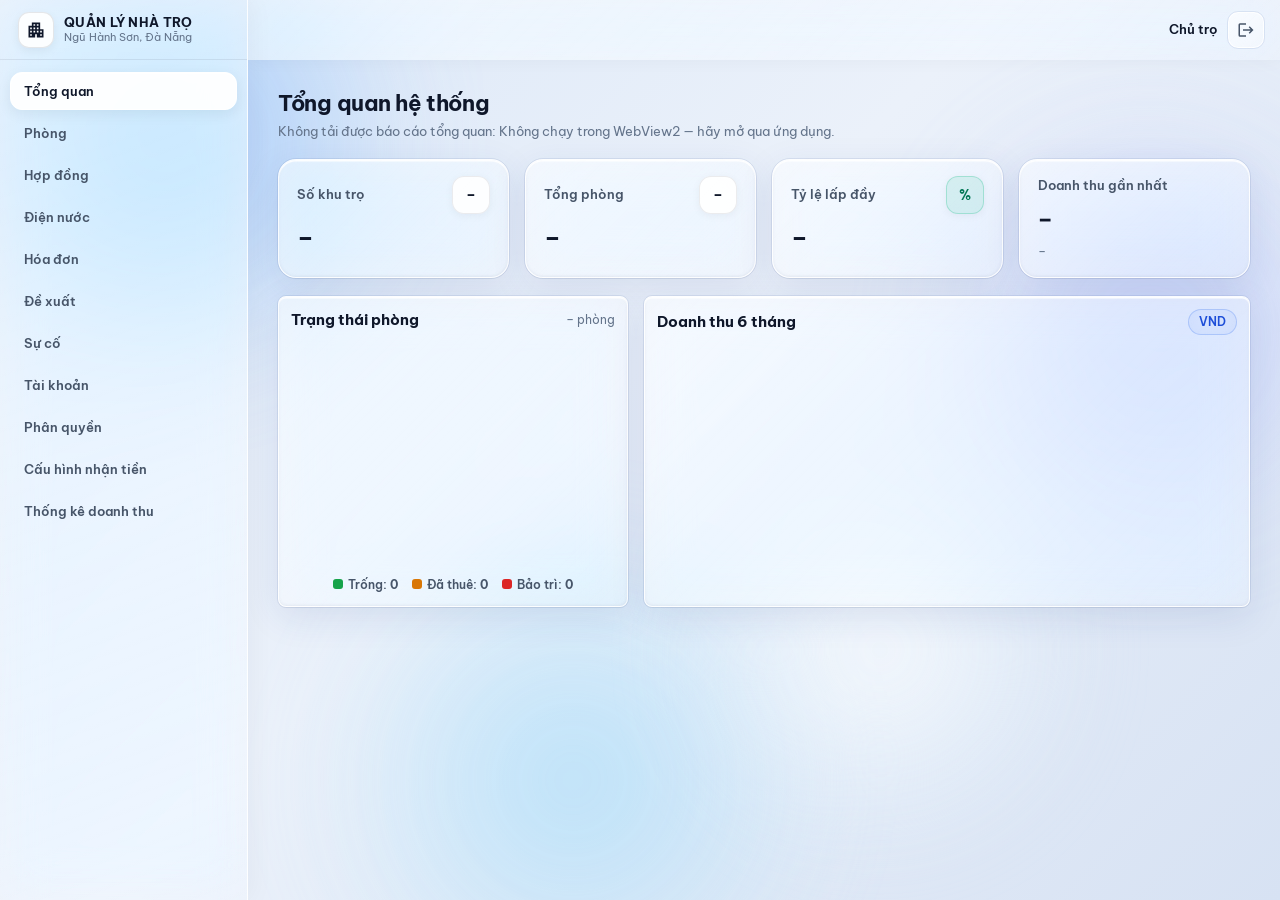
==== commit fc3aa8bb: "fix(app): khoi phuc toan bo chuc nang chu tro, dong bo UI 6 vai tro va bo sung backend RBAC - Chutro" ====
--- a/QuanLyTro/Assets/wwwroot/chutro/index.html
+++ b/QuanLyTro/Assets/wwwroot/chutro/index.html
@@ -1,1452 +1,765 @@
-<!DOCTYPE html>-
-<html lang="vi">-
-<head>-
-  <meta charset="UTF-8" />-
-  <meta name="viewport" content="width=device-width, initial-scale=1.0" />-
-  <title>Shell Chủ trọ — Quản lý nhà trọ</title>-
-  <link rel="preconnect" href="https://fonts.googleapis.com" />-
-  <link rel="preconnect" href="https://fonts.gstatic.com" crossorigin />-
-  <link href="https://fonts.googleapis.com/css2?family=Be+Vietnam+Pro:wght@400;500;600;700&family=JetBrains+Mono:wght@500;600;700&display=swap" rel="stylesheet" />-
-  <link rel="stylesheet" href="../shared/css/tokens.css?v=2" />-
-  <link rel="stylesheet" href="../shared/css/base.css?v=2" />-
-  <link rel="stylesheet" href="chutro.css?v=2" />-
-</head>-
-<body>-
-  <div class="glass-orbs" aria-hidden="true"><span class="orb orb-1"></span><span class="orb orb-2"></span><span class="orb orb-3"></span><span class="orb orb-4"></span></div>-
-  <div class="drawer-backdrop" id="drawerBackdrop"></div>-
-  <section id="s02" class="screen-view active">-
-<div class="app-shell">-
-          <aside class="sidebar" id="sidebarS02" aria-label="Menu Chủ trọ">-
-            <div class="sidebar-brand">-
-              <div class="brand-left">-
-                <div class="brand-mark"><svg class="ms-icon" viewBox="0 0 24 24" width="20" height="20" fill="currentColor" aria-hidden="true"><path d="M17 11V3H7v4H3v14h8v-4h2v4h8V11h-4zM7 19H5v-2h2v2zm0-4H5v-2h2v2zm0-4H5V9h2v2zm4 4H9v-2h2v2zm0-4H9V9h2v2zm0-4H9V5h2v2zm4 8h-2v-2h2v2zm0-4h-2V9h2v2zm0-4h-2V5h2v2zm4 12h-2v-2h2v2zm0-4h-2v-2h2v2z"/></svg></div>-
-                <div>-
-                  <div class="brand-text-title">QUẢN LÝ NHÀ TRỌ</div>-
-                  <div class="brand-text-sub">Ngũ Hành Sơn, Đà Nẵng</div>-
-                </div>-
-              </div>-
-              <button type="button" class="sidebar-close-btn" data-close-drawer="true" aria-label="Đóng menu">✕</button>-
-            </div>-
-            <ul class="sidebar-nav">-
-              <li><button type="button" class="nav-btn active" data-goto="s02"><span>Tổng quan</span></button></li>-
-              <li><button type="button" class="nav-btn" data-toast="Danh sách 3 khu trọ (Khu A, B, C)"><span>Khu trọ</span></button></li>-
-              <li><button type="button" class="nav-btn" data-goto="s04"><span>Phòng</span></button></li>-
-              <li><button type="button" class="nav-btn" data-goto="s06"><span>Hợp đồng</span></button></li>-
-              <li><button type="button" class="nav-btn" data-toast="Ghi chỉ số điện nước kỳ 2026-11"><span>Điện nước</span></button></li>-
-              <li><button type="button" class="nav-btn" data-goto="s07"><span>Hóa đơn</span></button></li>-
-              <li><button type="button" class="nav-btn" data-scroll="landlordProposalsCard"><span>Đề xuất</span></button></li>-
-              <li><button type="button" class="nav-btn" data-toast="Quản lý sự cố toàn hệ thống"><span>Sự cố</span></button></li>-
-              <li><button type="button" class="nav-btn" data-toast="Quản lý tài khoản 6 vai trò"><span>Tài khoản</span></button></li>-
-              <li><button type="button" class="nav-btn" data-toast="Ma trận phân quyền RBAC"><span>Phân quyền</span></button></li>-
-              <li><button type="button" class="nav-btn" data-toast="Cấu hình VCB &amp; SePay API token"><span>Cấu hình nhận tiền</span></button></li>-
-              <li><button type="button" class="nav-btn" data-scroll="revenueChartCard"><span>Thống kê doanh thu</span></button></li>-
-            </ul>-
-            <div class="sidebar-footer"><span>TCP 8888</span><span>Chủ trọ</span></div>-
-          </aside>-
--
-          <div class="shell-main">-
-            <header class="userbar">-
-              <div class="userbar-left">-
-                <button type="button" class="menu-toggle-btn" data-open-drawer="sidebarS02" aria-label="Mở menu">-
-                  <svg class="ms-icon" viewBox="0 0 24 24" width="20" height="20" fill="currentColor" aria-hidden="true"><path d="M3 6h18v2H3V6zm0 5h18v2H3v-2zm0 5h18v2H3v-2z"/></svg>-
-                </button>-
-                <span class="userbar-context">Shell Chủ trọ</span>-
-              </div>-
-              <div class="userbar-right">-
-                <button type="button" class="conn-status" data-toggle-conn="true"><span class="conn-dot"></span><span>Trực tuyến</span></button>-
-                <span class="user-name" id="uname">Chủ trọ</span>-
-                <span class="role-pill">Chủ trọ</span>-
-                <button type="button" class="icon-btn danger" data-goto="s01" title="Đăng xuất" aria-label="Đăng xuất">-
-                  <svg class="ms-icon" viewBox="0 0 24 24" width="18" height="18" fill="currentColor" aria-hidden="true"><path d="M17 7l-1.4 1.4L18.2 11H8v2h10.2l-2.6 2.6L17 17l5-5-5-5zM4 5h8V3H4a2 2 0 0 0-2 2v14a2 2 0 0 0 2 2h8v-2H4V5z"/></svg>-
-                </button>-
-              </div>-
-            </header>-
--
-            <div class="legacy-panes" style="padding:16px;"><div style="display:none">-
-  <h1 id="modtitle"></h1>-
-  <span id="statusRole"></span>-
-  <span id="user-vai_tro-badge"></span>-
-  <button id="tabbtn-perms"></button>-
-  <button id="tabbtn-cai_dat"></button>-
-</div>-
--
-<div id="tab-dash">-
-            <div class="content">-
-              <div class="page-header">-
-                <div>-
-                  <h1 class="page-title">Tổng quan hệ thống</h1>-
-                  <p class="page-subtitle" id="ctDashboardSubtitle">Đang tải dữ liệu tổng quan hệ thống...</p>-
-                </div>-
-              </div>-
--
-              <div class="kpi-grid">-
-                <div class="kpi-card">-
-                  <div class="kpi-top"><span class="kpi-label">Số khu trọ</span><div class="kpi-icon-badge" id="ctKpiKhuBadge">–</div></div>-
-                  <div class="kpi-value tabular" id="ctKpiKhu">–</div>-
-                </div>-
-                <div class="kpi-card">-
-                  <div class="kpi-top"><span class="kpi-label">Tổng phòng</span><div class="kpi-icon-badge" id="ctKpiPhongBadge">–</div></div>-
-                  <div class="kpi-value tabular" id="ctKpiPhong">–</div>-
-                </div>-
-                <div class="kpi-card">-
-                  <div class="kpi-top"><span class="kpi-label">Tỷ lệ lấp đầy</span><div class="kpi-icon-badge green">%</div></div>-
-                  <div class="kpi-value tabular" id="ctKpiLapDay">–</div>-
-                </div>-
-                <div class="kpi-card">-
-                  <div class="kpi-top"><span class="kpi-label">Doanh thu gần nhất</span><span class="pill pill-gold pill-nodot">độc quyền</span></div>-
-                  <div class="kpi-value mono" id="ctKpiDoanhThu">–</div>-
-                  <div class="kpi-sub tabular" id="ctKpiHoaDonChuaThu">–</div>-
-                </div>-
-              </div>-
--
-              <div class="charts-row">-
-                <div class="card">-
-                  <div class="card-header"><h2 class="card-title">Trạng thái phòng</h2><span class="tabular" id="ctDonutTotal" style="font-size:12px; color:var(--text-muted);">– phòng</span></div>-
-                  <div class="chart-box" id="roomDonutChart" style="display:flex;align-items:center;justify-content:center;min-height:180px;"></div>-
-                  <div class="donut-legend tabular">-
-                    <span><span class="legend-dot" style="background:#16A34A;"></span>Trống: <b id="ctLegendTrong">0</b></span>-
-                    <span><span class="legend-dot" style="background:#D97706;"></span>Đã thuê: <b id="ctLegendDaThue">0</b></span>-
-                    <span><span class="legend-dot" style="background:#DC2626;"></span>Bảo trì: <b id="ctLegendBaoTri">0</b></span>-
-                  </div>-
-                </div>-
-                <div class="card" id="revenueChartCard">-
-                  <div class="card-header"><h2 class="card-title">Doanh thu 6 tháng</h2><span class="pill pill-gold pill-nodot">VND</span></div>-
-                  <div class="chart-box" id="revenueLineChart" style="display:flex;align-items:center;justify-content:center;min-height:180px;"></div>-
-                </div>-
-              </div>-
--
-              <div class="card" id="landlordProposalsCard">-
-                <div class="card-header">-
-                  <h2 class="card-title">Đề xuất chờ duyệt</h2>-
-                  <span class="pill pill-amber tabular" id="pendingProposalBadge">0 chờ duyệt</span>-
-                </div>-
-                <div class="table-wrap">-
-                  <table class="data-table">-
-                    <thead><tr><th>Loại đề xuất</th><th>Người gửi</th><th>Khu</th><th>Thời gian</th><th>Trạng thái</th><th class="text-right">Thao tác</th></tr></thead>-
-                    <tbody id="landlordProposalsBody">-
-                      <tr><td colspan="6" style="color:var(--text-muted);">Đang tải danh sách đề xuất...</td></tr>-
-                    </tbody>-
-                  </table>-
-                </div>-
-              </div>-
-            </div>-
-</div>-
--
-      <!-- ROOMS -->-
-<div id="tab-phong" hidden>-
-        <div class="toolbar">-
-          <input class="inp" id="room-search" placeholder="Tìm phòng…" style="width:170px" oninput="renderRooms(_roomsCache)">-
-          <select class="inp" id="room-trang_thai" onchange="renderRooms(_roomsCache)"><option value="">Tất cả trạng thái</option><option value="Trong">Trống</option><option value="DaThue">Đang thuê</option><option value="BaoTri">Bảo trì</option></select>-
-          <span class="spacer"></span>-
-          <button class="btn btn-outline btn-sm" onclick="addRoom()"><i class="fas fa-plus"></i> Thêm (F1)</button>-
-          <button class="btn btn-outline btn-sm" id="btn-edit-room" onclick="editSelectedRoom()" disabled title="Chọn một phòng trong bảng để sửa"><i class="fas fa-edit"></i> Sửa (F2)</button>-
-          <button class="btn btn-danger btn-sm" id="btn-del-room" onclick="deleteSelectedRoom()" disabled title="Chọn một phòng trong bảng để xóa (chỉ phòng trống)"><i class="fas fa-trash"></i> Xóa</button>-
-        </div>-
-        <div class="tblwrap">-
-        <table class="tbl">-
-          <thead>-
-            <tr><th>Số phòng</th><th class="num">Giá/tháng</th><th class="num">Sức chứa</th><th class="num">Đang ở</th><th>Trạng thái</th><th>Mô tả</th><th></th></tr>-
-          </thead>-
-          <tbody id="phong-body">-
-            <tr><td><b>P101</b></td><td class="num">2.500.000</td><td class="num">2</td><td class="num due-red">2/2</td><td><span class="tag rent">Đang thuê</span></td><td>Tầng 1</td><td><button class="btn btn-outline btn-sm" onclick="editRoom(1)"><i class="fas fa-edit"></i></button> <button class="btn btn-danger btn-sm" disabled title="Chỉ xóa được phòng trống (BR-12)"><i class="fas fa-trash"></i></button></td></tr>-
-            <tr><td><b>P102</b></td><td class="num">2.000.000</td><td class="num">2</td><td class="num">1/2</td><td><span class="tag rent">Đang thuê</span></td><td></td><td><button class="btn btn-outline btn-sm" onclick="editRoom(2)"><i class="fas fa-edit"></i></button> <button class="btn btn-danger btn-sm" disabled><i class="fas fa-trash"></i></button></td></tr>-
-            <tr><td><b>P103</b></td><td class="num">1.800.000</td><td class="num">4</td><td class="num">0/4</td><td><span class="tag avail">Phòng trống</span></td><td>Tầng trệt</td><td><button class="btn btn-outline btn-sm" onclick="editRoom(3)"><i class="fas fa-edit"></i></button> <button class="btn btn-danger btn-sm" onclick="deleteRoom(3)"><i class="fas fa-trash"></i></button></td></tr>-
-            <tr><td><b>P104</b></td><td class="num">1.800.000</td><td class="num">4</td><td class="num">3/4</td><td><span class="tag rent">Đang thuê</span></td><td></td><td><button class="btn btn-outline btn-sm" onclick="editRoom(4)"><i class="fas fa-edit"></i></button> <button class="btn btn-danger btn-sm" disabled><i class="fas fa-trash"></i></button></td></tr>-
-            <tr><td><b>P201</b></td><td class="num">3.600.000</td><td class="num">2</td><td class="num">0/2</td><td><span class="tag warn">Bảo trì</span></td><td>Thay máy lạnh</td><td><button class="btn btn-outline btn-sm" onclick="editRoom(5)"><i class="fas fa-edit"></i></button> <button class="btn btn-danger btn-sm" onclick="deleteRoom(5)"><i class="fas fa-trash"></i></button></td></tr>-
-          </tbody>-
-        </table>-
-        <div class="tblfoot"><span>Tổng: 5 bản ghi <span class="sep">|</span> <span class="sel-txt">Chọn: P101</span></span><span>Đã đồng bộ với Server</span></div>-
-        </div>-
-      </div>-
--
-      <!-- TENANTS -->-
-<div id="tab-khach_thue" hidden>-
-        <div class="toolbar">-
-          <label style="color:var(--muted);font-size:11.5px">Phòng</label>-
-          <select class="inp" id="tenant-room" style="width:170px" onchange="loadTenants()"></select>-
-          <input class="inp" id="tenant-search" placeholder="Tìm tên / CCCD / SĐT…" style="width:220px" oninput="timKiemNguoiThue(this.value)">-
-          <button class="btn btn-primary btn-sm" onclick="addTenant()"><i class="fas fa-user-plus"></i> Thêm</button>-
-          <span class="spacer"></span>-
-          <span style="font-size:10.5px;color:var(--dim)"><i class="fas fa-key" style="color:var(--terracotta)"></i> Mật khẩu mặc định = 6 số cuối CCCD</span>-
-        </div>-
-        <div class="tblwrap">-
-        <table class="tbl">-
-          <thead><tr><th>Phòng</th><th>Trạng thái</th><th>Họ tên</th><th>CCCD</th><th>Ngày sinh</th><th>SĐT</th><th>Quê quán</th><th>Tài khoản</th><th>Tạm trú</th><th></th></tr></thead>-
-          <tbody id="khach_thue-body">-
-            <tr>-
-              <td><span class="tag rent">P101</span></td><td><span class="tag done"><i class="fas fa-check-circle"></i> Đang thuê</span></td><td><b>Trần Văn B</b></td><td class="mono">0482 0301 2XXX</td><td class="mono">15/03/2004</td><td class="mono">0905 122 334</td><td>Quảng Nam</td>-
-              <td><span class="tag done"><i class="fas fa-user-check"></i> Hoạt động</span></td>-
-              <td><span class="tag done">Đã nộp</span></td>-
-              <td><button class="btn btn-outline btn-sm" onclick="resetTenantPassword(1)"><i class="fas fa-key"></i></button></td>-
-            </tr>-
-            <tr>-
-              <td><span class="tag rent">P102</span></td><td><span class="tag done"><i class="fas fa-check-circle"></i> Đang thuê</span></td><td><b>Ngô Thị E</b></td><td class="mono">0482 0988 7XXX</td><td class="mono">02/11/2003</td><td class="mono">0356 887 010</td><td>Quảng Ngãi</td>-
-              <td><span class="tag done"><i class="fas fa-user-check"></i> Hoạt động</span></td>-
-              <td><span class="tag warn">Chưa nộp</span></td>-
-              <td><button class="btn btn-outline btn-sm" onclick="resetTenantPassword(2)"><i class="fas fa-key"></i></button></td>-
-            </tr>-
-          </tbody>-
-        </table>-
-        <div class="tblfoot"><span>Tổng: 0 bản ghi</span><span>Đã đồng bộ với Server</span></div>-
-        </div>-
-        <div class="rowbn">-
-          <button class="btn btn-outline btn-sm" onclick="editTenant(selectedTenantId())"><i class="fas fa-edit"></i> Sửa</button>-
-          <button class="btn btn-outline btn-sm" onclick="moveTenant(selectedTenantId())"><i class="fas fa-arrows-alt-h"></i> Chuyển phòng</button>-
-          <button class="btn btn-outline btn-sm" onclick="checkoutTenant(selectedTenantId())"><i class="fas fa-sign-out-alt"></i> Trả phòng</button>-
-          <button class="btn btn-danger btn-sm" onclick="deleteTenant(selectedTenantId())"><i class="fas fa-user-slash"></i> Xóa hồ sơ</button>-
-        </div>-
-      </div>-
--
-      <!-- CONTRACTS -->-
-<div id="tab-hop_dong" hidden>-
-        <div class="toolbar">-
-          <input class="inp" placeholder="Tìm CCCD, SĐT, tên khách hoặc số phòng…" style="width:280px">-
-          <select class="inp" style="width:190px">-
-            <option>Tất cả hợp đồng (18)</option><option>Đang hiệu lực (14)</option><option>Sắp hết hạn ≤ 30 ngày (3)</option><option>Đã thanh lý (1)</option>-
-          </select>-
-          <span class="spacer"></span>-
-          <button class="btn btn-primary btn-sm" onclick="createContract()"><i class="fas fa-file"></i> Lập hợp đồng</button>-
-        </div>-
-        <div class="kpis" style="grid-template-columns:repeat(3,1fr)">-
-          <div class="kpi green"><div class="lbl"><i class="fas fa-verified"></i> Hiệu lực</div><div class="val">14 <span style="font-size:11px;font-weight:400;color:var(--muted)">/ 18 HĐ</span></div></div>-
-          <div class="kpi warn"><div class="lbl"><i class="fas fa-hourglass-half"></i> Sắp hết</div><div class="val">03 <span style="font-size:11px;font-weight:400;color:var(--muted)">≤ 30 ngày</span></div></div>-
-          <div class="kpi"><div class="lbl"><i class="fas fa-piggy-bank"></i> Tổng cọc</div><div class="val">48.500.000 <span style="font-size:11px;font-weight:400;color:var(--muted)">đ</span></div></div>-
-        </div>-
-        <div class="tblwrap">-
-        <table class="tbl">-
-          <thead><tr><th>Phòng</th><th>Đại diện</th><th>Bắt đầu</th><th>Kết thúc</th><th class="num">Còn</th><th class="num">Giá thuê</th><th class="num">Cọc</th><th>Trạng thái</th></tr></thead>-
-          <tbody id="hop_dong-body">-
-            <tr>-
-              <td><b>P101</b></td><td>Trần Văn B</td><td class="mono">01/09/2025</td><td class="mono">22/09/2026</td><td class="num due-red">12 ngày</td><td class="num">2.500.000</td><td class="num">5.000.000</td>-
-              <td><span class="tag warn">Sắp hết hạn</span></td>-
-            </tr>-
-            <tr>-
-              <td><b>P102</b></td><td>Trần Văn B</td><td class="mono">01/10/2025</td><td class="mono">01/10/2027</td><td class="num">1 năm 20 ngày</td><td class="num">2.000.000</td><td class="num">4.000.000</td>-
-              <td><span class="tag rent">Đang hiệu lực</span></td>-
-            </tr>-
-            <tr>-
-              <td><b>P103</b></td><td>—</td><td class="mono">01/06/2024</td><td class="mono">31/05/2025</td><td class="num">—</td><td class="num">1.800.000</td><td class="num">0</td>-
-              <td><span class="tag bad">Đã thanh lý</span></td>-
-            </tr>-
-          </tbody>-
-        </table>-
-        <div class="tblfoot"><span>Tổng: 3 bản ghi <span class="sep">|</span> <span class="sel-txt">Chọn: P101</span></span><span>Đã đồng bộ với Server</span></div>-
-        </div>-
-        <div class="rowbn">-
-          <button class="btn btn-outline btn-sm" onclick="renewContract(selectedContractId())"><i class="fas fa-calendar-plus"></i> Gia hạn…</button>-
-          <button class="btn btn-outline btn-sm" onclick="terminateContract(selectedContractId())"><i class="fas fa-ban"></i> Chấm dứt…</button>-
-          <button class="btn btn-outline btn-sm" onclick="showContractQr(selectedContractId())"><i class="fas fa-qrcode"></i> Xem QR / PIN…</button>-
-          <button class="btn btn-outline btn-sm" onclick="moPhuLuc()"><i class="fas fa-users"></i> Người ở chung…</button>-
-          <button class="btn btn-outline btn-sm" onclick="inPhuLuc()"><i class="fas fa-print"></i> In phụ lục</button>-
-        </div>-
-        <div id="phu_luc" hidden style="margin-top:12px">-
-          <div class="toolbar">-
-            <b style="font-size:13px"><i class="fas fa-users"></i> Người ở chung</b>-
-            <span class="spacer"></span>-
-            <button class="btn btn-primary btn-sm" onclick="themNguoiOChung()"><i class="fas fa-user-plus"></i> Thêm</button>-
-            <button class="btn btn-danger btn-sm" onclick="xoaNguoiOChung()"><i class="fas fa-user-minus"></i> Xóa</button>-
-          </div>-
-          <div class="tblwrap">-
-          <table class="tbl">-
-            <thead><tr><th>Họ tên</th><th>CCCD</th><th>Ngày sinh</th><th>Quê quán</th><th>Nơi làm việc</th><th>SĐT</th></tr></thead>-
-            <tbody id="phu_luc-body"></tbody>-
-          </table>-
-          <div class="tblfoot"><span id="phu_luc-foot">Chưa chọn hợp đồng</span><span>Số người ở chung: <b id="phu_luc-count">0</b></span></div>-
-          </div>-
-        </div>-
-      </div>-
--
-      <!-- UTILITIES -->-
-<div id="tab-utils" hidden>-
-        <div class="toolbar">-
-          <label style="color:var(--muted);font-size:11.5px">Phòng</label>-
-          <select class="inp" id="util-room" style="width:120px" onchange="loadUtils()"></select>-
-          <label style="color:var(--muted);font-size:11.5px">Tháng</label>-
-          <select class="inp" id="util-month" style="width:112px" onchange="loadUtils()"><option>09/2026</option><option>08/2026</option></select>-
-          <span class="spacer"></span>-
-          <span class="tag rent">Sẵn sàng chốt</span>-
-        </div>-
-        <div class="calc">-
-          <div class="row">-
-            <i class="fas fa-bolt" style="color:var(--amber)"></i> <span style="color:var(--muted)">Điện</span>-
-            <span style="color:var(--dim);font-size:11px">cũ</span> <input class="inp mono" id="util-elec-old" value="350" placeholder="0" oninput="recalcUtils()">-
-            <span style="color:var(--dim);font-size:11px">mới</span> <input class="inp mono" id="util-elec-new" value="425" oninput="recalcUtils()">-
-            <span style="color:var(--dim);font-size:11px">= chữ</span> <span class="mono" id="util-elec-kwh" style="color:var(--amber);font-weight:600;min-width:44px">75 kWh</span>-
-            <span style="color:var(--dim);font-size:11px">× giá</span> <input class="inp mono" id="util-elec-rate" value="3500" oninput="recalcUtils()">-
-            <span class="tot">262.500 đ</span>-
-          </div>-
-          <div class="row">-
-            <i class="fas fa-tint" style="color:var(--dim)"></i> <span style="color:var(--muted)">Nước</span>-
-            <select class="inp" id="util-water-mode" style="width:125px;height:28px;font-size:12px;padding:2px 6px" onchange="onWaterModeChange()">-
-              <option value="Khoi">Theo khối (m³)</option>-
-              <option value="Nguoi">Theo người</option>-
-            </select>-
-            <span id="util-water-block-khoi" style="display:inline-flex;align-items:center;gap:9px">-
-              <span style="color:var(--dim);font-size:11px">cũ</span> <input class="inp mono" id="util-water-old" value="12" placeholder="0" oninput="recalcUtils()">-
-              <span style="color:var(--dim);font-size:11px">mới</span> <input class="inp mono" id="util-water-new" value="15" oninput="recalcUtils()">-
-              <span style="color:var(--dim);font-size:11px">= khối</span> <span class="mono" id="util-water-m3" style="color:var(--tint);font-weight:600;min-width:36px">3 m³</span>-
-            </span>-
-            <span id="util-water-block-nguoi" style="display:none;align-items:center;gap:9px">-
-              <span style="color:var(--dim);font-size:11px">số người</span> <input class="inp mono" id="util-water-people" value="1" type="number" min="1" style="width:60px" oninput="recalcUtils()">-
-            </span>-
-            <span style="color:var(--dim);font-size:11px" id="util-water-rate-lbl">× giá</span> <input class="inp mono" id="util-water-rate" value="10000" oninput="recalcUtils()">-
-            <span class="tot">30.000 đ</span>-
-          </div>-
-        </div>-
-        <div class="rowbn">-
-          <button class="btn btn-primary btn-sm" onclick="saveUtility()"><i class="fas fa-save"></i> Lưu chỉ số</button>-
-        </div>-
-      </div>-
--
-      <!-- INVOICES -->-
-<div id="tab-hoa_don" hidden>-
-        <div class="toolbar">-
-          <span style="color:var(--muted);font-weight:500;font-size:11.5px">Tháng</span>-
-          <select class="inp" id="inv-month" style="width:112px" onchange="loadInvoices()"><option>09/2026</option><option>08/2026</option></select>-
-          <span style="color:var(--muted);font-weight:500;font-size:11.5px">Phòng</span>-
-          <select class="inp" id="inv-room" style="width:112px" onchange="loadInvoices()"><option value="">Tất cả</option></select>-
-          <span class="spacer"></span>-
-          <button class="btn btn-primary btn-sm" onclick="createInvoice()"><i class="fas fa-file-invoice"></i> Lập hóa đơn tháng</button>-
-        </div>-
-        <div class="tblwrap">-
-        <table class="tbl">-
-          <thead><tr><th>Phòng</th><th class="num">Tiền phòng</th><th class="num">Điện</th><th class="num">Nước</th><th class="num">Khác</th><th class="num">Tổng</th><th>Trạng thái</th><th></th></tr></thead>-
-          <tbody id="hoa_don-body">-
-            <tr>-
-              <td><b>P101</b></td><td class="num">2.500.000</td><td class="num">262.500</td><td class="num">30.000</td><td class="num">50.000</td><td class="num amount">2.842.500</td>-
-              <td><span class="tag unpaid">Chưa thu</span></td>-
-              <td><button class="btn btn-primary btn-sm" onclick="payInvoice(1)"><i class="fas fa-hand-holding-usd"></i> Thu</button></td>-
-            </tr>-
-            <tr>-
-              <td><b>P102</b></td><td class="num">2.000.000</td><td class="num">175.000</td><td class="num">20.000</td><td class="num">50.000</td><td class="num amount">2.245.000</td>-
-              <td><span class="tag paid">Đã thu</span></td>-
-              <td><button class="btn btn-outline btn-sm" disabled><i class="fas fa-hand-holding-usd"></i> Thu</button></td>-
-            </tr>-
-          </tbody>-
-        </table>-
-        <div class="tblfoot"><span>Tổng: 0 bản ghi</span><span>Đã đồng bộ với Server</span></div>-
-        </div>-
-      </div>-
--
-      <!-- REPORTS -->-
-<div id="tab-reports" hidden>-
-        <div class="toolbar">-
-          <label style="color:var(--muted);font-size:11.5px">Kỳ</label>-
-          <select class="inp" id="rep-month" style="width:112px" onchange="loadReports()"><option>09/2026</option><option>08/2026</option></select>-
-          <button class="btn btn-outline btn-sm" onclick="loadReports()"><i class="fas fa-eye"></i> Xem</button>-
-          <span class="spacer"></span>-
-          <button class="btn btn-outline btn-sm" onclick="exportResidenceCsv()"><i class="fas fa-file-csv"></i> Xuất CSV tạm trú</button>-
-        </div>-
-        <div class="kpis" style="grid-template-columns:repeat(3,1fr)">-
-          <div class="kpi green"><div class="lbl"><i class="fas fa-check-circle"></i> Đã thu 09/2026</div><div class="val">15.400.000 <span style="font-size:11px;font-weight:400;color:var(--muted)">đ</span></div></div>-
-          <div class="kpi warn"><div class="lbl"><i class="fas fa-exclamation-circle"></i> Còn nợ</div><div class="val">4.800.000 <span style="font-size:11px;font-weight:400;color:var(--muted)">đ</span></div></div>-
-          <div class="kpi"><div class="lbl"><i class="fas fa-percent"></i> Lấp đầy</div><div class="val">75%</div><div class="meter"><i style="width:75%"></i></div></div>-
-        </div>-
-        <div class="card barchart">-
-          <div class="hdr"><i class="fas fa-chart-bar"></i> Đã thu theo tháng</div>-
-          <div class="chartbar">-
-            <div class="b" style="height:58%"><i>12,4Tr</i><b>05</b></div>-
-            <div class="b" style="height:66%"><i>14,1Tr</i><b>06</b></div>-
-            <div class="b" style="height:72%"><i>15,3Tr</i><b>07</b></div>-
-            <div class="b" style="height:88%"><i>18,9Tr</i><b>08</b></div>-
-            <div class="b on" style="height:72%"><i>15,4Tr</i><b>09</b></div>-
-          </div>-
-        </div>-
-        <div class="tblwrap">-
-        <table class="tbl">-
-          <thead><tr><th>Tháng</th><th class="num">Đã thu</th><th class="num">Còn nợ</th><th class="num">Tổng phải thu</th></tr></thead>-
-          <tbody>-
-            <tr><td class="mono">09/2026</td><td class="num">15.400.000</td><td class="num due-red">4.800.000</td><td class="num">20.200.000</td></tr>-
-            <tr><td class="mono">08/2026</td><td class="num">18.900.000</td><td class="num">0</td><td class="num">18.900.000</td></tr>-
-            <tr style="font-weight:700"><td>Tổng</td><td class="num">34.300.000</td><td class="num due-red">4.800.000</td><td class="num">39.100.000</td></tr>-
-          </tbody>-
-        </table>-
-        </div>-
-      </div>-
--
-      <!-- PERMS (RBAC) -->-
-<div id="tab-perms" hidden>-
-        <div class="perms-bar">-
-          <div class="perms-vai_tro" id="permsRoles"></div>-
-          <div class="perms-hanh_dong">-
-            <button class="btn" onclick="resetPermsDraft()"><i class="fas fa-rotate-left"></i> Hoàn tác</button>-
-            <button class="btn btn-primary" onclick="saveRolePermissions()"><i class="fas fa-floppy-disk"></i> Lưu phân quyền</button>-
-          </div>-
-        </div>-
-        <p class="perms-hint" id="permsHint">-
-          <i class="fas fa-circle-info"></i> Chủ trọ luôn có toàn quyền và không thể bị thu hồi. Thay đổi áp dụng ngay cho mọi phiên đang mở của vai trò đó.-
-        </p>-
-        <div id="permsGroups"></div>-
-      </div>-
--
-      <!-- CÀI ĐẶT: tài khoản nhận tiền + QR SePay -->-
-<div id="tab-cai_dat" hidden>-
-        <p class="perms-hint">-
-          <i class="fas fa-circle-info"></i> Thông tin này dùng để sinh mã QR chuyển khoản cho người thuê (SePay). Số tài khoản và ngân hàng phải khớp với tài khoản thật đã đăng ký nhận tiền.-
-        </p>-
-        <div class="duo">-
-          <div class="card">-
-            <div class="hdr"><i class="fas fa-building-columns"></i> Tài khoản nhận tiền</div>-
-            <div class="calc cfg-form">-
-              <div class="row">-
-                <span>Ngân hàng</span>-
-                <select class="inp" id="cfg-ngan_hang"></select>-
-              </div>-
-              <div class="row">-
-                <span>Số tài khoản</span>-
-                <input class="inp" id="cfg-so_tai_khoan" maxlength="19" placeholder="Ví dụ: 0387368890" autocomplete="off">-
-              </div>-
-              <div class="row">-
-                <span>Chủ tài khoản</span>-
-                <input class="inp" id="cfg-chu_tai_khoan" maxlength="80" placeholder="NGUYEN VAN A" autocomplete="off">-
-              </div>-
-              <div class="row">-
-                <span>Mẫu QR</span>-
-                <select class="inp" id="cfg-template_qr">-
-                  <option value="compact">Compact — có logo ngân hàng</option>-
-                  <option value="qronly">Chỉ mã QR</option>-
-                  <option value="standee">Standee — bảng để bàn</option>-
-                  <option value="">Mặc định (VietQR)</option>-
-                </select>-
-              </div>-
-              <div class="row">-
-                <span>API token</span>-
-                <input class="inp mono" id="cfg-api_token" maxlength="255" type="password"-
-                       placeholder="Dán token từ my.sepay.vn → API" autocomplete="new-password">-
-                <button class="btn btn-outline btn-sm" type="button" onclick="toggleTokenVisibility()"-
-                        title="Hiện / ẩn token"><i class="fas fa-eye" id="cfg-token-eye"></i></button>-
-              </div>-
-              <div class="row">-
-                <span></span>-
-                <span class="sub" id="cfg-token-state" style="color:var(--dim);font-size:11.5px"></span>-
-              </div>-
-              <div class="row">-
-                <button class="btn btn-primary" onclick="saveCauHinh()"><i class="fas fa-floppy-disk"></i> Lưu cài đặt</button>-
-                <button class="btn btn-outline" type="button" onclick="xoaApiToken()" id="cfg-token-clear" disabled>-
-                  <i class="fas fa-trash"></i> Xoá token</button>-
-                <span class="sub" id="cfg-note" style="margin-left:auto;color:var(--dim);font-size:11.5px"></span>-
-              </div>-
-              <div class="row">-
-                <span>Đối soát</span>-
-                <button class="btn btn-outline" type="button" onclick="chayDoiSoat()">-
-                  <i class="fas fa-rotate"></i> Đối soát ngay</button>-
-                <span class="sub" id="cfg-doi-soat-note" style="margin-left:auto;color:var(--dim);font-size:11.5px">-
-                  Tự chạy mỗi 60 giây khi có token.</span>-
-              </div>-
-            </div>-
-          </div>-
-          <div class="card">-
-            <div class="hdr"><i class="fas fa-qrcode"></i> Xem trước mã QR</div>-
-            <div class="qr-preview" id="cfg-qr-preview">-
-              <div class="pie-empty">Nhập ngân hàng và số tài khoản để xem trước.</div>-
-            </div>-
-          </div>-
-        </div>-
-      </div>-
-    </div>-
-  </div>-
-  -
--
-          </div>-
-        </div>-
-  </section>-
-  <div class="modal-backdrop" id="appModal" role="dialog" aria-modal="true" aria-labelledby="modalTitle">-
-    <div class="modal-box">-
-      <div class="card-header" style="margin-bottom:12px;"><h2 class="card-title" id="modalTitle">Thông báo</h2><button type="button" class="icon-btn" id="closeModalBtn" aria-label="Đóng">✕</button></div>-
-      <div id="modalBody"></div>-
-    </div>-
-  </div>-
-  <div class="toast-stack" id="toastStack" aria-live="polite"></div>-
-  <script src="../shared/js/bridge.js?v=2"></script>-
-  <script src="../shared/js/ui.js?v=2"></script>-
-  <script src="../shared/js/chrome.js?v=2"></script>-
-  <script src="../shared/js/vendor/qrcode.min.js?v=2"></script>-
-  <script src="js/main.js?v=2"></script>-
-  <script src="js/dash.js?v=2"></script>-
-  <script src="js/phong.js?v=2"></script>-
-  <script src="js/khach_thue.js?v=2"></script>-
-  <script src="js/hop_dong.js?v=2"></script>-
-  <script src="js/utils.js?v=2"></script>-
-  <script src="js/hoa_don.js?v=2"></script>-
-  <script src="js/reports.js?v=2"></script>-
-  <script src="js/perms.js?v=2"></script>-
-  <script src="js/cai_dat.js?v=2"></script>-
-  <script>-
-    // M4b: KPI từ BAO_CAO_TONG_QUAN + biểu đồ SVG (không cần CDN) + duyệt/từ chối đề xuất.-
-    (function () {-
-      const LOAI_LABEL = {-
-        ChamDutHopDong: 'Chấm dứt HĐ',-
-        SuaGia: 'Sửa giá',-
-        MuaSam: 'Mua sắm',-
-        SuaChuaLon: 'Sửa chữa lớn',-
-        Khac: 'Khác',-
-      };-
-      const TT_MAP = {-
-        ChoDuyet: ['pill-amber', 'Chờ duyệt'],-
-        DaDuyet: ['pill-green', 'Đã duyệt'],-
-        TuChoi: ['pill-red', 'Từ chối'],-
-      };-
--
-      const setText = (id, text) => {-
-        const el = document.getElementById(id);-
-        if (el) el.textContent = text;-
-      };-
--
-      function renderRoomDonutSvg(trong, daThue, baoTri) {-
-        const host = document.getElementById('roomDonutChart');-
-        if (!host) return;-
-        const total = trong + daThue + baoTri;-
-        if (total <= 0) {-
-          host.innerHTML = '<p class="helper-text">Chưa có phòng nào trong hệ thống.</p>';-
-          return;-
-        }-
-        const slices = [-
-          { label: 'Trống', value: trong, color: '#16A34A' },-
-          { label: 'Đã thuê', value: daThue, color: '#D97706' },-
-          { label: 'Bảo trì', value: baoTri, color: '#DC2626' },-
-        ];-
-        const R = 52;-
-        const C = 2 * Math.PI * R;-
-        let offset = 0;-
-        const circles = slices.filter(s => s.value > 0).map(s => {-
-          const pct = s.value / total;-
-          const dash = pct * C;-
-          const seg = `<circle cx="70" cy="70" r="${R}" fill="none" stroke="${s.color}" stroke-width="18"-
-            stroke-dasharray="${dash.toFixed(2)} ${(C - dash).toFixed(2)}"-
-            stroke-dashoffset="${(-offset).toFixed(2)}" transform="rotate(-90 70 70)">-
-            <title>${esc(s.label)}: ${s.value} (${Math.round(pct * 100)}%)</title></circle>`;-
-          offset += dash;-
-          return seg;-
-        }).join('');-
--
-        host.innerHTML = `-
-          <svg viewBox="0 0 140 140" width="160" height="160" role="img" aria-label="Trạng thái phòng">-
-            <circle cx="70" cy="70" r="${R}" fill="none" stroke="rgba(15,23,42,0.08)" stroke-width="18"></circle>-
-            ${circles}-
-            <text x="70" y="66" text-anchor="middle" font-size="22" font-weight="700" fill="#0F172A">${total}</text>-
-            <text x="70" y="84" text-anchor="middle" font-size="11" fill="#64748B">phòng</text>-
-          </svg>`;-
-      }-
--
-      function renderRevenueSvg(series) {-
-        const host = document.getElementById('revenueLineChart');-
-        if (!host) return;-
-        const items = Array.isArray(series) ? series : [];-
-        if (items.length === 0) {-
-          host.innerHTML = '<p class="helper-text">Chưa có dữ liệu doanh thu 6 tháng gần nhất.</p>';-
-          return;-
-        }-
-        const W = 420, H = 180, padL = 44, padR = 20, padT = 22, padB = 30;-
-        const plotW = W - padL - padR;-
-        const plotH = H - padT - padB;-
-        const vals = items.map(x => Number(x.tongThu || 0));-
-        const maxVal = Math.max(...vals, 1);-
--
-        const coords = items.map((x, i) => {-
-          const cx = items.length === 1-
-            ? padL + plotW / 2-
-            : padL + (i / (items.length - 1)) * plotW;-
-          const cy = padT + plotH - (Number(x.tongThu || 0) / maxVal) * plotH;-
-          return { x: cx, y: cy, ky: x.kyCuoc || '', val: Number(x.tongThu || 0) };-
-        });-
--
-        const polyPts = coords.map(c => `${c.x.toFixed(1)},${c.y.toFixed(1)}`).join(' ');-
-        const areaPts = `${coords[0].x.toFixed(1)},${padT + plotH} ${polyPts} ${coords[coords.length - 1].x.toFixed(1)},${padT + plotH}`;-
-        const fmtShort = v => v >= 1_000_000 ? (v / 1_000_000).toFixed(1) + 'Tr' : fmtMoney(v);-
--
-        const gridLines = [0, 0.5, 1].map(ratio => {-
-          const gy = padT + plotH - ratio * plotH;-
-          const lbl = fmtShort(Math.round(maxVal * ratio));-
-          return `<line x1="${padL}" y1="${gy.toFixed(1)}" x2="${W - padR}" y2="${gy.toFixed(1)}" stroke="rgba(15,23,42,0.08)" stroke-dasharray="3 3" />-
-            <text x="${padL - 6}" y="${(gy + 4).toFixed(1)}" text-anchor="end" font-size="10" fill="#64748B">${esc(lbl)}</text>`;-
-        }).join('');-
--
-        const dots = coords.map(c => {-
-          const lblKy = /^\d{4}-\d{2}$/.test(c.ky) ? `${c.ky.slice(5)}/${c.ky.slice(2, 4)}` : c.ky;-
-          return `-
-            <circle cx="${c.x.toFixed(1)}" cy="${c.y.toFixed(1)}" r="4.5" fill="#2563EB" stroke="#FFFFFF" stroke-width="2">-
-              <title>Kỳ ${esc(c.ky)}: ${fmtMoney(c.val)} đ</title>-
-            </circle>-
-            <text x="${c.x.toFixed(1)}" y="${(c.y - 8).toFixed(1)}" text-anchor="middle" font-size="9.5" font-weight="600" fill="#1E293B">${esc(fmtShort(c.val))}</text>-
-            <text x="${c.x.toFixed(1)}" y="${H - 10}" text-anchor="middle" font-size="10" fill="#64748B">${esc(lblKy)}</text>`;-
-        }).join('');-
--
-        host.innerHTML = `-
-          <svg viewBox="0 0 ${W} ${H}" style="width:100%;height:180px;display:block;" role="img" aria-label="Doanh thu 6 tháng">-
-            ${gridLines}-
-            ${coords.length > 1 ? `<polygon points="${areaPts}" fill="rgba(37,99,235,0.12)" />` : ''}-
-            ${coords.length > 1 ? `<polyline points="${polyPts}" fill="none" stroke="#2563EB" stroke-width="2.5" stroke-linejoin="round" stroke-linecap="round" />` : ''}-
-            ${dots}-
-          </svg>`;-
-      }-
--
-      async function loadBaoCaoTongQuan() {-
-        try {-
-          const data = await window.bridge.call('BAO_CAO_TONG_QUAN', {}) || {};-
-          const tongKhu = Number(data.tongKhu ?? 0);-
-          const tongPhong = Number(data.tongPhong ?? 0);-
-          const phongTrong = Number(data.phongTrong ?? 0);-
-          const phongDangThue = Number(data.phongDangThue ?? 0);-
-          const phongBaoTri = Number(data.phongBaoTri ?? 0);-
-          const tyLeLapDay = Number(data.tyLeLapDay ?? 0);-
-          const tongHoaDonChuaThu = Number(data.tongHoaDonChuaThu ?? 0);-
-          const series = Array.isArray(data.doanhThu6Thang) ? data.doanhThu6Thang : [];-
-          const latestRev = series.length > 0 ? Number(series[series.length - 1].tongThu || 0) : 0;-
-          const latestKy = series.length > 0 ? series[series.length - 1].kyCuoc : new Date().toISOString().slice(0, 7);-
--
-          setText('ctKpiKhu', tongKhu);-
-          setText('ctKpiKhuBadge', tongKhu);-
-          setText('ctKpiPhong', tongPhong);-
-          setText('ctKpiPhongBadge', tongPhong);-
-          setText('ctKpiLapDay', `${tyLeLapDay}%`);-
-          setText('ctKpiDoanhThu', `${fmtMoney(latestRev)} đ`);-
-          setText('ctKpiHoaDonChuaThu', `${tongHoaDonChuaThu} hóa đơn chưa thu`);-
-          setText('ctDashboardSubtitle', `Toàn bộ ${tongKhu} khu trọ · ${tongPhong} phòng · kỳ gần nhất ${latestKy}`);-
--
-          setText('ctDonutTotal', `${tongPhong} phòng`);-
-          setText('ctLegendTrong', phongTrong);-
-          setText('ctLegendDaThue', phongDangThue);-
-          setText('ctLegendBaoTri', phongBaoTri);-
--
-          renderRoomDonutSvg(phongTrong, phongDangThue, phongBaoTri);-
-          renderRevenueSvg(series);-
-        } catch (err) {-
-          setText('ctDashboardSubtitle', 'Không tải được báo cáo tổng quan: ' + err.message);-
-        }-
-      }-
--
-      async function loadLandlordProposals() {-
-        const tbody = document.getElementById('landlordProposalsBody');-
-        const badge = document.getElementById('pendingProposalBadge');-
-        if (!tbody) return;-
-        try {-
-          const rows = await window.bridge.call('DE_XUAT_LAY_TAT_CA', {}) || [];-
-          const list = Array.isArray(rows) ? rows : [];-
-          const pendingCount = list.length > 0 && typeof list[0].soChoDuyet === 'number'-
-            ? list[0].soChoDuyet-
-            : list.filter(x => (x.trangThai ?? x.trang_thai) === 'ChoDuyet').length;-
--
-          if (badge) badge.textContent = `${pendingCount} chờ duyệt`;-
--
-          if (list.length === 0) {-
-            tbody.innerHTML = '<tr><td colspan="6" style="color:var(--text-muted);">Chưa có đề xuất nào.</td></tr>';-
-            return;-
-          }-
--
-          tbody.innerHTML = list.map(dx => {-
-            const id = Number(dx.id);-
-            const loai = LOAI_LABEL[dx.loai] || dx.loai || '—';-
-            const noiDung = dx.noiDung ?? '';-
-            const nguoiGui = dx.tenNguoiGui || `#${dx.nguoiGuiId}`;-
-            const khu = dx.tenKhuTro || '—';-
-            const taoLuc = dx.taoLuc || '—';-
-            const tt = dx.trangThai || 'ChoDuyet';-
-            const [pillCls, ttLabel] = TT_MAP[tt] || ['pill-gray', tt];-
-            const phanHoi = dx.phanHoi || '';-
--
-            const actions = tt === 'ChoDuyet'-
-              ? `<button type="button" class="btn btn-approve btn-sm" data-dx-action="DE_XUAT_DUYET" data-dx-id="${id}">Duyệt</button>-
-                 <button type="button" class="btn btn-reject btn-sm" data-dx-action="DE_XUAT_TU_CHOI" data-dx-id="${id}" style="margin-left:4px;">Từ chối</button>`-
-              : `<span style="font-size:12px;color:var(--text-muted);">${phanHoi ? esc(phanHoi) : 'Đã xử lý'}</span>`;-
--
-            return `<tr>-
-              <td>-
-                <div class="font-bold">${esc(loai)}</div>-
-                <div class="helper-text" style="margin-top:2px;">${esc(noiDung)}</div>-
-              </td>-
-              <td>${esc(nguoiGui)}</td>-
-              <td>${esc(khu)}</td>-
-              <td class="mono" style="font-size:12px;">${esc(taoLuc)}</td>-
-              <td><span class="pill ${pillCls}">${esc(ttLabel)}</span></td>-
-              <td class="text-right">${actions}</td>-
-            </tr>`;-
-          }).join('');-
--
-          tbody.querySelectorAll('[data-dx-action]').forEach(btn => {-
-            btn.addEventListener('click', () => {-
-              const action = btn.dataset.dxAction;-
-              const deXuatId = Number(btn.dataset.dxId);-
-              openProposalDecisionModal(action, deXuatId);-
-            });-
-          });-
-        } catch (err) {-
-          tbody.innerHTML = `<tr><td colspan="6" style="color:var(--text-muted);">Không tải được đề xuất: ${esc(err.message)}</td></tr>`;-
-        }-
-      }-
--
-      function openProposalDecisionModal(action, deXuatId) {-
-        const isApprove = action === 'DE_XUAT_DUYET';-
-        const title = isApprove ? `Duyệt đề xuất #${deXuatId}` : `Từ chối đề xuất #${deXuatId}`;-
-        const html = `-
-          <div class="field">-
-            <label for="dx-phanHoi">Phản hồi gửi người đề xuất (tùy chọn)</label>-
-            <textarea id="dx-phanHoi" class="textarea" rows="3" maxlength="500"-
-              placeholder="${isApprove ? 'VD: Đồng ý triển khai...' : 'VD: Chưa phù hợp ngân sách...'}"></textarea>-
-          </div>-
-          <div style="display:flex;justify-content:flex-end;gap:8px;margin-top:12px;">-
-            <button type="button" class="btn btn-secondary btn-sm" id="dx-dec-cancel">Hủy</button>-
-            <button type="button" class="btn ${isApprove ? 'btn-approve' : 'btn-reject'} btn-sm" id="dx-dec-submit">-
-              ${isApprove ? 'Xác nhận duyệt' : 'Xác nhận từ chối'}-
-            </button>-
-          </div>`;-
-        UIChrome.openModal(title, html);-
-        document.getElementById('dx-dec-cancel')?.addEventListener('click', () => UIChrome.closeModal());-
-        const submitBtn = document.getElementById('dx-dec-submit');-
-        submitBtn?.addEventListener('click', async () => {-
-          const phanHoi = (document.getElementById('dx-phanHoi')?.value || '').trim();-
-          try {-
-            submitBtn.disabled = true;-
-            await window.bridge.call(action, {-
-              deXuatId,-
-              phanHoi: phanHoi || undefined,-
-            });-
-            UIChrome.closeModal();-
-            UIChrome.showToast(isApprove ? 'Đã duyệt đề xuất.' : 'Đã từ chối đề xuất.');-
-            await loadLandlordProposals();-
-          } catch (e) {-
-            UIChrome.showToast('Lỗi: ' + e.message);-
-            submitBtn.disabled = false;-
-          }-
-        });-
-      }-
--
-      async function refreshLandlordOverview() {-
-        await Promise.all([loadBaoCaoTongQuan(), loadLandlordProposals()]);-
-      }-
--
-      document.addEventListener('DOMContentLoaded', () => {-
-        refreshLandlordOverview();-
-        if (typeof startAutoRefresh === 'function') {-
-          startAutoRefresh(refreshLandlordOverview, 30000);-
-        }-
-      });-
-    })();-
-  </script>-
-</body>-
-</html>-
+<!DOCTYPE html>
+<html lang="vi">
+<head>
+  <meta charset="UTF-8" />
+  <meta name="viewport" content="width=device-width, initial-scale=1.0" />
+  <title>Shell Chủ trọ — Quản lý nhà trọ</title>
+  <link rel="preconnect" href="https://fonts.googleapis.com" />
+  <link rel="preconnect" href="https://fonts.gstatic.com" crossorigin />
+  <link href="https://fonts.googleapis.com/css2?family=Be+Vietnam+Pro:wght@400;500;600;700&family=JetBrains+Mono:wght@500;600;700&display=swap" rel="stylesheet" />
+  <link rel="stylesheet" href="../shared/css/tokens.css?v=2" />
+  <link rel="stylesheet" href="../shared/css/base.css?v=2" />
+  <link rel="stylesheet" href="chutro.css?v=2" />
+</head>
+<body>
+  <div class="glass-orbs" aria-hidden="true"><span class="orb orb-1"></span><span class="orb orb-2"></span><span class="orb orb-3"></span><span class="orb orb-4"></span></div>
+  <div class="drawer-backdrop" id="drawerBackdrop"></div>
+  <section id="s02" class="screen-view active">
+<div class="app-shell">
+          <aside class="sidebar" id="sidebarS02" aria-label="Menu Chủ trọ">
+            <div class="sidebar-brand">
+              <div class="brand-left">
+                <div class="brand-mark"><svg class="ms-icon" viewBox="0 0 24 24" width="20" height="20" fill="currentColor" aria-hidden="true"><path d="M17 11V3H7v4H3v14h8v-4h2v4h8V11h-4zM7 19H5v-2h2v2zm0-4H5v-2h2v2zm0-4H5V9h2v2zm4 4H9v-2h2v2zm0-4H9V9h2v2zm0-4H9V5h2v2zm4 8h-2v-2h2v2zm0-4h-2V9h2v2zm0-4h-2V5h2v2zm4 12h-2v-2h2v2zm0-4h-2v-2h2v2z"/></svg></div>
+                <div>
+                  <div class="brand-text-title">QUẢN LÝ NHÀ TRỌ</div>
+                  <div class="brand-text-sub">Ngũ Hành Sơn, Đà Nẵng</div>
+                </div>
+              </div>
+              <button type="button" class="sidebar-close-btn" data-close-drawer="true" aria-label="Đóng menu">✕</button>
+            </div>
+            <ul class="sidebar-nav">
+              <li><button type="button" class="nav-btn active" data-goto="s02"><span>Tổng quan</span></button></li>
+              <li><button type="button" class="nav-btn" data-tab="phong"><span>Phòng</span></button></li>
+              <li><button type="button" class="nav-btn" data-tab="hop_dong"><span>Hợp đồng</span></button></li>
+              <li><button type="button" class="nav-btn" data-tab="utils"><span>Điện nước</span></button></li>
+              <li><button type="button" class="nav-btn" data-tab="hoa_don"><span>Hóa đơn</span></button></li>
+              <li><button type="button" class="nav-btn" data-tab="de_xuat"><span>Đề xuất</span></button></li>
+              <li><button type="button" class="nav-btn" data-tab="su_co"><span>Sự cố</span></button></li>
+              <li><button type="button" class="nav-btn" data-tab="tai_khoan"><span>Tài khoản</span></button></li>
+              <li><button type="button" class="nav-btn" data-tab="perms"><span>Phân quyền</span></button></li>
+              <li><button type="button" class="nav-btn" data-tab="cai_dat"><span>Cấu hình nhận tiền</span></button></li>
+              <li><button type="button" class="nav-btn" data-tab="reports"><span>Thống kê doanh thu</span></button></li>
+            </ul>
+          </aside>
+
+          <div class="shell-main">
+            <header class="userbar">
+              <div class="userbar-left">
+                <button type="button" class="menu-toggle-btn" data-open-drawer="sidebarS02" aria-label="Mở menu">
+                  <svg class="ms-icon" viewBox="0 0 24 24" width="20" height="20" fill="currentColor" aria-hidden="true"><path d="M3 6h18v2H3V6zm0 5h18v2H3v-2zm0 5h18v2H3v-2z"/></svg>
+                </button>
+              </div>
+              <div class="userbar-right">
+                <span class="user-name" id="uname">Chủ trọ</span>
+                <button type="button" class="icon-btn danger" data-goto="s01" title="Đăng xuất" aria-label="Đăng xuất">
+                  <svg class="ms-icon" viewBox="0 0 24 24" width="18" height="18" fill="currentColor" aria-hidden="true"><path d="M17 7l-1.4 1.4L18.2 11H8v2h10.2l-2.6 2.6L17 17l5-5-5-5zM4 5h8V3H4a2 2 0 0 0-2 2v14a2 2 0 0 0 2 2h8v-2H4V5z"/></svg>
+                </button>
+              </div>
+            </header>
+
+            <div class="legacy-panes" style="padding:16px;"><div style="display:none">
+  <h1 id="modtitle"></h1>
+  <span id="statusRole"></span>
+  <span id="user-vai_tro-badge"></span>
+  <button id="tabbtn-perms"></button>
+  <button id="tabbtn-cai_dat"></button>
+</div>
+
+<div id="tab-dash">
+            <div class="content">
+              <div class="page-header">
+                <div>
+                  <h1 class="page-title">Tổng quan hệ thống</h1>
+                  <p class="page-subtitle" id="ctDashboardSubtitle">Đang tải dữ liệu tổng quan hệ thống...</p>
+                </div>
+              </div>
+
+              <div class="kpi-grid">
+                <div class="kpi-card">
+                  <div class="kpi-top"><span class="kpi-label">Số khu trọ</span><div class="kpi-icon-badge" id="ctKpiKhuBadge">–</div></div>
+                  <div class="kpi-value tabular" id="ctKpiKhu">–</div>
+                </div>
+                <div class="kpi-card">
+                  <div class="kpi-top"><span class="kpi-label">Tổng phòng</span><div class="kpi-icon-badge" id="ctKpiPhongBadge">–</div></div>
+                  <div class="kpi-value tabular" id="ctKpiPhong">–</div>
+                </div>
+                <div class="kpi-card">
+                  <div class="kpi-top"><span class="kpi-label">Tỷ lệ lấp đầy</span><div class="kpi-icon-badge green">%</div></div>
+                  <div class="kpi-value tabular" id="ctKpiLapDay">–</div>
+                </div>
+                <div class="kpi-card">
+                  <div class="kpi-top"><span class="kpi-label">Doanh thu gần nhất</span></div>
+                  <div class="kpi-value mono" id="ctKpiDoanhThu">–</div>
+                  <div class="kpi-sub tabular" id="ctKpiHoaDonChuaThu">–</div>
+                </div>
+              </div>
+
+              <div class="charts-row">
+                <div class="card">
+                  <div class="card-header"><h2 class="card-title">Trạng thái phòng</h2><span class="tabular" id="ctDonutTotal" style="font-size:12px; color:var(--text-muted);">– phòng</span></div>
+                  <div class="chart-box" id="roomDonutChart" style="display:flex;align-items:center;justify-content:center;min-height:180px;"></div>
+                  <div class="donut-legend tabular">
+                    <span><span class="legend-dot" style="background:#16A34A;"></span>Trống: <b id="ctLegendTrong">0</b></span>
+                    <span><span class="legend-dot" style="background:#D97706;"></span>Đã thuê: <b id="ctLegendDaThue">0</b></span>
+                    <span><span class="legend-dot" style="background:#DC2626;"></span>Bảo trì: <b id="ctLegendBaoTri">0</b></span>
+                  </div>
+                </div>
+                <div class="card" id="revenueChartCard">
+                  <div class="card-header"><h2 class="card-title">Doanh thu 6 tháng</h2><span class="pill pill-gold pill-nodot">VND</span></div>
+                  <div class="chart-box" id="revenueLineChart" style="display:flex;align-items:center;justify-content:center;min-height:180px;"></div>
+                </div>
+              </div>
+</div>
+</div>
+
+      <!-- PROPOSALS -->
+<div id="tab-de_xuat" hidden>
+            <div class="content">
+              <div class="page-header">
+                <div>
+                  <h1 class="page-title">Đề xuất chờ duyệt</h1>
+                  <p class="page-subtitle">Danh sách đề xuất từ quản lý các khu trọ</p>
+                </div>
+              </div>
+              <div class="card" id="landlordProposalsCard">
+                <div class="card-header">
+                  <h2 class="card-title">Đề xuất chờ duyệt</h2>
+                  <span class="pill pill-amber tabular" id="pendingProposalBadge">0 chờ duyệt</span>
+                </div>
+                <div class="table-wrap">
+                  <table class="data-table">
+                    <thead><tr><th>Loại đề xuất</th><th>Người gửi</th><th>Khu</th><th>Thời gian</th><th>Trạng thái</th><th class="text-right">Thao tác</th></tr></thead>
+                    <tbody id="landlordProposalsBody">
+                      <tr><td colspan="6" style="color:var(--text-muted);">Đang tải danh sách đề xuất...</td></tr>
+                    </tbody>
+                  </table>
+                </div>
+              </div>
+            </div>
+</div>
+
+      <!-- ROOMS -->
+<div id="tab-phong" hidden>
+        <div class="toolbar">
+          <input class="inp" id="room-search" placeholder="Tìm phòng…" style="width:170px" oninput="renderRooms(_roomsCache)">
+          <select class="inp" id="room-trang_thai" onchange="renderRooms(_roomsCache)"><option value="">Tất cả trạng thái</option><option value="Trong">Trống</option><option value="DaThue">Đang thuê</option><option value="BaoTri">Bảo trì</option></select>
+          <span class="spacer"></span>
+          <button class="btn btn-outline btn-sm" onclick="addRoom()"><i class="fas fa-plus"></i> Thêm (F1)</button>
+          <button class="btn btn-outline btn-sm" id="btn-edit-room" onclick="editSelectedRoom()" disabled title="Chọn một phòng trong bảng để sửa"><i class="fas fa-edit"></i> Sửa (F2)</button>
+          <button class="btn btn-danger btn-sm" id="btn-del-room" onclick="deleteSelectedRoom()" disabled title="Chọn một phòng trong bảng để xóa (chỉ phòng trống)"><i class="fas fa-trash"></i> Xóa</button>
+        </div>
+        <div class="tblwrap">
+        <table class="tbl">
+          <thead>
+            <tr><th>Số phòng</th><th class="num">Giá/tháng</th><th class="num">Sức chứa</th><th class="num">Đang ở</th><th>Trạng thái</th><th>Mô tả</th><th></th></tr>
+          </thead>
+          <tbody id="phong-body">
+            <tr><td><b>P101</b></td><td class="num">2.500.000</td><td class="num">2</td><td class="num due-red">2/2</td><td><span class="tag rent">Đang thuê</span></td><td>Tầng 1</td><td><button class="btn btn-outline btn-sm" onclick="editRoom(1)"><i class="fas fa-edit"></i></button> <button class="btn btn-danger btn-sm" disabled title="Chỉ xóa được phòng trống (BR-12)"><i class="fas fa-trash"></i></button></td></tr>
+            <tr><td><b>P102</b></td><td class="num">2.000.000</td><td class="num">2</td><td class="num">1/2</td><td><span class="tag rent">Đang thuê</span></td><td></td><td><button class="btn btn-outline btn-sm" onclick="editRoom(2)"><i class="fas fa-edit"></i></button> <button class="btn btn-danger btn-sm" disabled><i class="fas fa-trash"></i></button></td></tr>
+            <tr><td><b>P103</b></td><td class="num">1.800.000</td><td class="num">4</td><td class="num">0/4</td><td><span class="tag avail">Phòng trống</span></td><td>Tầng trệt</td><td><button class="btn btn-outline btn-sm" onclick="editRoom(3)"><i class="fas fa-edit"></i></button> <button class="btn btn-danger btn-sm" onclick="deleteRoom(3)"><i class="fas fa-trash"></i></button></td></tr>
+            <tr><td><b>P104</b></td><td class="num">1.800.000</td><td class="num">4</td><td class="num">3/4</td><td><span class="tag rent">Đang thuê</span></td><td></td><td><button class="btn btn-outline btn-sm" onclick="editRoom(4)"><i class="fas fa-edit"></i></button> <button class="btn btn-danger btn-sm" disabled><i class="fas fa-trash"></i></button></td></tr>
+            <tr><td><b>P201</b></td><td class="num">3.600.000</td><td class="num">2</td><td class="num">0/2</td><td><span class="tag warn">Bảo trì</span></td><td>Thay máy lạnh</td><td><button class="btn btn-outline btn-sm" onclick="editRoom(5)"><i class="fas fa-edit"></i></button> <button class="btn btn-danger btn-sm" onclick="deleteRoom(5)"><i class="fas fa-trash"></i></button></td></tr>
+          </tbody>
+        </table>
+        <div class="tblfoot"><span>Tổng: 5 bản ghi <span class="sep">|</span> <span class="sel-txt">Chọn: P101</span></span><span>Đã đồng bộ với Server</span></div>
+        </div>
+      </div>
+
+      <!-- TENANTS -->
+<div id="tab-khach_thue" hidden>
+        <div class="toolbar">
+          <label style="color:var(--muted);font-size:11.5px">Phòng</label>
+          <select class="inp" id="tenant-room" style="width:170px" onchange="loadTenants()"></select>
+          <input class="inp" id="tenant-search" placeholder="Tìm tên / CCCD / SĐT…" style="width:220px" oninput="timKiemNguoiThue(this.value)">
+          <button class="btn btn-primary btn-sm" onclick="addTenant()"><i class="fas fa-user-plus"></i> Thêm</button>
+          <span class="spacer"></span>
+          <span style="font-size:10.5px;color:var(--dim)"><i class="fas fa-key" style="color:var(--terracotta)"></i> Mật khẩu mặc định = 6 số cuối CCCD</span>
+        </div>
+        <div class="tblwrap">
+        <table class="tbl">
+          <thead><tr><th>Phòng</th><th>Trạng thái</th><th>Họ tên</th><th>CCCD</th><th>Ngày sinh</th><th>SĐT</th><th>Quê quán</th><th>Tài khoản</th><th>Tạm trú</th><th></th></tr></thead>
+          <tbody id="khach_thue-body">
+            <tr>
+              <td><span class="tag rent">P101</span></td><td><span class="tag done"><i class="fas fa-check-circle"></i> Đang thuê</span></td><td><b>Trần Văn B</b></td><td class="mono">0482 0301 2XXX</td><td class="mono">15/03/2004</td><td class="mono">0905 122 334</td><td>Quảng Nam</td>
+              <td><span class="tag done"><i class="fas fa-user-check"></i> Hoạt động</span></td>
+              <td><span class="tag done">Đã nộp</span></td>
+              <td><button class="btn btn-outline btn-sm" onclick="resetTenantPassword(1)"><i class="fas fa-key"></i></button></td>
+            </tr>
+            <tr>
+              <td><span class="tag rent">P102</span></td><td><span class="tag done"><i class="fas fa-check-circle"></i> Đang thuê</span></td><td><b>Ngô Thị E</b></td><td class="mono">0482 0988 7XXX</td><td class="mono">02/11/2003</td><td class="mono">0356 887 010</td><td>Quảng Ngãi</td>
+              <td><span class="tag done"><i class="fas fa-user-check"></i> Hoạt động</span></td>
+              <td><span class="tag warn">Chưa nộp</span></td>
+              <td><button class="btn btn-outline btn-sm" onclick="resetTenantPassword(2)"><i class="fas fa-key"></i></button></td>
+            </tr>
+          </tbody>
+        </table>
+        <div class="tblfoot"><span>Tổng: 0 bản ghi</span><span>Đã đồng bộ với Server</span></div>
+        </div>
+        <div class="rowbn">
+          <button class="btn btn-outline btn-sm" onclick="editTenant(selectedTenantId())"><i class="fas fa-edit"></i> Sửa</button>
+          <button class="btn btn-outline btn-sm" onclick="moveTenant(selectedTenantId())"><i class="fas fa-arrows-alt-h"></i> Chuyển phòng</button>
+          <button class="btn btn-outline btn-sm" onclick="checkoutTenant(selectedTenantId())"><i class="fas fa-sign-out-alt"></i> Trả phòng</button>
+          <button class="btn btn-danger btn-sm" onclick="deleteTenant(selectedTenantId())"><i class="fas fa-user-slash"></i> Xóa hồ sơ</button>
+        </div>
+      </div>
+
+      <!-- CONTRACTS -->
+<div id="tab-hop_dong" hidden>
+        <div class="toolbar">
+          <input class="inp" placeholder="Tìm CCCD, SĐT, tên khách hoặc số phòng…" style="width:280px">
+          <select class="inp" style="width:190px">
+            <option>Tất cả hợp đồng (18)</option><option>Đang hiệu lực (14)</option><option>Sắp hết hạn ≤ 30 ngày (3)</option><option>Đã thanh lý (1)</option>
+          </select>
+          <span class="spacer"></span>
+          <button class="btn btn-primary btn-sm" onclick="createContract()"><i class="fas fa-file"></i> Lập hợp đồng</button>
+        </div>
+        <div class="kpis" style="grid-template-columns:repeat(3,1fr)">
+          <div class="kpi green"><div class="lbl"><i class="fas fa-verified"></i> Hiệu lực</div><div class="val">14 <span style="font-size:11px;font-weight:400;color:var(--muted)">/ 18 HĐ</span></div></div>
+          <div class="kpi warn"><div class="lbl"><i class="fas fa-hourglass-half"></i> Sắp hết</div><div class="val">03 <span style="font-size:11px;font-weight:400;color:var(--muted)">≤ 30 ngày</span></div></div>
+          <div class="kpi"><div class="lbl"><i class="fas fa-piggy-bank"></i> Tổng cọc</div><div class="val">48.500.000 <span style="font-size:11px;font-weight:400;color:var(--muted)">đ</span></div></div>
+        </div>
+        <div class="tblwrap">
+        <table class="tbl">
+          <thead><tr><th>Phòng</th><th>Đại diện</th><th>Bắt đầu</th><th>Kết thúc</th><th class="num">Còn</th><th class="num">Giá thuê</th><th class="num">Cọc</th><th>Trạng thái</th></tr></thead>
+          <tbody id="hop_dong-body">
+            <tr>
+              <td><b>P101</b></td><td>Trần Văn B</td><td class="mono">01/09/2025</td><td class="mono">22/09/2026</td><td class="num due-red">12 ngày</td><td class="num">2.500.000</td><td class="num">5.000.000</td>
+              <td><span class="tag warn">Sắp hết hạn</span></td>
+            </tr>
+            <tr>
+              <td><b>P102</b></td><td>Trần Văn B</td><td class="mono">01/10/2025</td><td class="mono">01/10/2027</td><td class="num">1 năm 20 ngày</td><td class="num">2.000.000</td><td class="num">4.000.000</td>
+              <td><span class="tag rent">Đang hiệu lực</span></td>
+            </tr>
+            <tr>
+              <td><b>P103</b></td><td>—</td><td class="mono">01/06/2024</td><td class="mono">31/05/2025</td><td class="num">—</td><td class="num">1.800.000</td><td class="num">0</td>
+              <td><span class="tag bad">Đã thanh lý</span></td>
+            </tr>
+          </tbody>
+        </table>
+        <div class="tblfoot"><span>Tổng: 3 bản ghi <span class="sep">|</span> <span class="sel-txt">Chọn: P101</span></span><span>Đã đồng bộ với Server</span></div>
+        </div>
+        <div class="rowbn">
+          <button class="btn btn-outline btn-sm" onclick="renewContract(selectedContractId())"><i class="fas fa-calendar-plus"></i> Gia hạn…</button>
+          <button class="btn btn-outline btn-sm" onclick="terminateContract(selectedContractId())"><i class="fas fa-ban"></i> Chấm dứt…</button>
+          <button class="btn btn-outline btn-sm" onclick="showContractQr(selectedContractId())"><i class="fas fa-qrcode"></i> Xem QR / PIN…</button>
+          <button class="btn btn-outline btn-sm" onclick="moPhuLuc()"><i class="fas fa-users"></i> Người ở chung…</button>
+          <button class="btn btn-outline btn-sm" onclick="inPhuLuc()"><i class="fas fa-print"></i> In phụ lục</button>
+        </div>
+        <div id="phu_luc" hidden style="margin-top:12px">
+          <div class="toolbar">
+            <b style="font-size:13px"><i class="fas fa-users"></i> Người ở chung</b>
+            <span class="spacer"></span>
+            <button class="btn btn-primary btn-sm" onclick="themNguoiOChung()"><i class="fas fa-user-plus"></i> Thêm</button>
+            <button class="btn btn-danger btn-sm" onclick="xoaNguoiOChung()"><i class="fas fa-user-minus"></i> Xóa</button>
+          </div>
+          <div class="tblwrap">
+          <table class="tbl">
+            <thead><tr><th>Họ tên</th><th>CCCD</th><th>Ngày sinh</th><th>Quê quán</th><th>Nơi làm việc</th><th>SĐT</th></tr></thead>
+            <tbody id="phu_luc-body"></tbody>
+          </table>
+          <div class="tblfoot"><span id="phu_luc-foot">Chưa chọn hợp đồng</span><span>Số người ở chung: <b id="phu_luc-count">0</b></span></div>
+          </div>
+        </div>
+      </div>
+
+      <!-- UTILITIES -->
+<div id="tab-utils" hidden>
+        <div class="toolbar">
+          <label style="color:var(--muted);font-size:11.5px">Phòng</label>
+          <select class="inp" id="util-room" style="width:120px" onchange="loadUtils()"></select>
+          <label style="color:var(--muted);font-size:11.5px">Tháng</label>
+          <select class="inp" id="util-month" style="width:112px" onchange="loadUtils()"><option>09/2026</option><option>08/2026</option></select>
+          <span class="spacer"></span>
+          <span class="tag rent">Sẵn sàng chốt</span>
+        </div>
+        <div class="calc">
+          <div class="row">
+            <i class="fas fa-bolt" style="color:var(--amber)"></i> <span style="color:var(--muted)">Điện</span>
+            <span style="color:var(--dim);font-size:11px">cũ</span> <input class="inp mono" id="util-elec-old" value="350" placeholder="0" oninput="recalcUtils()">
+            <span style="color:var(--dim);font-size:11px">mới</span> <input class="inp mono" id="util-elec-new" value="425" oninput="recalcUtils()">
+            <span style="color:var(--dim);font-size:11px">= chữ</span> <span class="mono" id="util-elec-kwh" style="color:var(--amber);font-weight:600;min-width:44px">75 kWh</span>
+            <span style="color:var(--dim);font-size:11px">× giá</span> <input class="inp mono" id="util-elec-rate" value="3500" oninput="recalcUtils()">
+            <span class="tot">262.500 đ</span>
+          </div>
+          <div class="row">
+            <i class="fas fa-tint" style="color:var(--dim)"></i> <span style="color:var(--muted)">Nước</span>
+            <select class="inp" id="util-water-mode" style="width:125px;height:28px;font-size:12px;padding:2px 6px" onchange="onWaterModeChange()">
+              <option value="Khoi">Theo khối (m³)</option>
+              <option value="Nguoi">Theo người</option>
+            </select>
+            <span id="util-water-block-khoi" style="display:inline-flex;align-items:center;gap:9px">
+              <span style="color:var(--dim);font-size:11px">cũ</span> <input class="inp mono" id="util-water-old" value="12" placeholder="0" oninput="recalcUtils()">
+              <span style="color:var(--dim);font-size:11px">mới</span> <input class="inp mono" id="util-water-new" value="15" oninput="recalcUtils()">
+              <span style="color:var(--dim);font-size:11px">= khối</span> <span class="mono" id="util-water-m3" style="color:var(--tint);font-weight:600;min-width:36px">3 m³</span>
+            </span>
+            <span id="util-water-block-nguoi" style="display:none;align-items:center;gap:9px">
+              <span style="color:var(--dim);font-size:11px">số người</span> <input class="inp mono" id="util-water-people" value="1" type="number" min="1" style="width:60px" oninput="recalcUtils()">
+            </span>
+            <span style="color:var(--dim);font-size:11px" id="util-water-rate-lbl">× giá</span> <input class="inp mono" id="util-water-rate" value="10000" oninput="recalcUtils()">
+            <span class="tot">30.000 đ</span>
+          </div>
+        </div>
+        <div class="rowbn">
+          <button class="btn btn-primary btn-sm" onclick="saveUtility()"><i class="fas fa-save"></i> Lưu chỉ số</button>
+        </div>
+      </div>
+
+      <!-- INVOICES -->
+<div id="tab-hoa_don" hidden>
+        <div class="toolbar">
+          <span style="color:var(--muted);font-weight:500;font-size:11.5px">Tháng</span>
+          <select class="inp" id="inv-month" style="width:112px" onchange="loadInvoices()"><option>09/2026</option><option>08/2026</option></select>
+          <span style="color:var(--muted);font-weight:500;font-size:11.5px">Phòng</span>
+          <select class="inp" id="inv-room" style="width:112px" onchange="loadInvoices()"><option value="">Tất cả</option></select>
+          <span class="spacer"></span>
+          <button class="btn btn-primary btn-sm" onclick="createInvoice()"><i class="fas fa-file-invoice"></i> Lập hóa đơn tháng</button>
+        </div>
+        <div class="tblwrap">
+        <table class="tbl">
+          <thead><tr><th>Phòng</th><th class="num">Tiền phòng</th><th class="num">Điện</th><th class="num">Nước</th><th class="num">Khác</th><th class="num">Tổng</th><th>Trạng thái</th><th></th></tr></thead>
+          <tbody id="hoa_don-body">
+            <tr>
+              <td><b>P101</b></td><td class="num">2.500.000</td><td class="num">262.500</td><td class="num">30.000</td><td class="num">50.000</td><td class="num amount">2.842.500</td>
+              <td><span class="tag unpaid">Chưa thu</span></td>
+              <td><button class="btn btn-primary btn-sm" onclick="payInvoice(1)"><i class="fas fa-hand-holding-usd"></i> Thu</button></td>
+            </tr>
+            <tr>
+              <td><b>P102</b></td><td class="num">2.000.000</td><td class="num">175.000</td><td class="num">20.000</td><td class="num">50.000</td><td class="num amount">2.245.000</td>
+              <td><span class="tag paid">Đã thu</span></td>
+              <td><button class="btn btn-outline btn-sm" disabled><i class="fas fa-hand-holding-usd"></i> Thu</button></td>
+            </tr>
+          </tbody>
+        </table>
+        <div class="tblfoot"><span>Tổng: 0 bản ghi</span><span>Đã đồng bộ với Server</span></div>
+        </div>
+      </div>
+
+      <!-- REPORTS -->
+<div id="tab-reports" hidden>
+        <div class="toolbar">
+          <label style="color:var(--muted);font-size:11.5px">Kỳ</label>
+          <select class="inp" id="rep-month" style="width:112px" onchange="loadReports()"><option>09/2026</option><option>08/2026</option></select>
+          <button class="btn btn-outline btn-sm" onclick="loadReports()"><i class="fas fa-eye"></i> Xem</button>
+          <span class="spacer"></span>
+          <button class="btn btn-outline btn-sm" onclick="exportResidenceCsv()"><i class="fas fa-file-csv"></i> Xuất CSV tạm trú</button>
+        </div>
+        <div class="kpis" style="grid-template-columns:repeat(3,1fr)">
+          <div class="kpi green"><div class="lbl"><i class="fas fa-check-circle"></i> Đã thu 09/2026</div><div class="val">15.400.000 <span style="font-size:11px;font-weight:400;color:var(--muted)">đ</span></div></div>
+          <div class="kpi warn"><div class="lbl"><i class="fas fa-exclamation-circle"></i> Còn nợ</div><div class="val">4.800.000 <span style="font-size:11px;font-weight:400;color:var(--muted)">đ</span></div></div>
+          <div class="kpi"><div class="lbl"><i class="fas fa-percent"></i> Lấp đầy</div><div class="val">75%</div><div class="meter"><i style="width:75%"></i></div></div>
+        </div>
+        <div class="card barchart">
+          <div class="hdr"><i class="fas fa-chart-bar"></i> Đã thu theo tháng</div>
+          <div class="chartbar">
+            <div class="b" style="height:58%"><i>12,4Tr</i><b>05</b></div>
+            <div class="b" style="height:66%"><i>14,1Tr</i><b>06</b></div>
+            <div class="b" style="height:72%"><i>15,3Tr</i><b>07</b></div>
+            <div class="b" style="height:88%"><i>18,9Tr</i><b>08</b></div>
+            <div class="b on" style="height:72%"><i>15,4Tr</i><b>09</b></div>
+          </div>
+        </div>
+        <div class="tblwrap">
+        <table class="tbl">
+          <thead><tr><th>Tháng</th><th class="num">Đã thu</th><th class="num">Còn nợ</th><th class="num">Tổng phải thu</th></tr></thead>
+          <tbody>
+            <tr><td class="mono">09/2026</td><td class="num">15.400.000</td><td class="num due-red">4.800.000</td><td class="num">20.200.000</td></tr>
+            <tr><td class="mono">08/2026</td><td class="num">18.900.000</td><td class="num">0</td><td class="num">18.900.000</td></tr>
+            <tr style="font-weight:700"><td>Tổng</td><td class="num">34.300.000</td><td class="num due-red">4.800.000</td><td class="num">39.100.000</td></tr>
+          </tbody>
+        </table>
+        </div>
+      </div>
+
+      <!-- INCIDENTS -->
+<div id="tab-su_co" hidden>
+  <div class="toolbar">
+    <select class="inp" id="incident-khu" aria-label="Lọc theo khu"><option value="">Tất cả khu</option></select>
+    <select class="inp" id="incident-trangthai" aria-label="Lọc theo trạng thái">
+      <option value="">Tất cả trạng thái</option><option value="Moi">Mới</option><option value="DangXuLy">Đang xử lý</option><option value="DaXuLy">Đã xử lý</option>
+    </select>
+    <span class="spacer"></span><button class="btn btn-outline btn-sm" onclick="loadIncidents()">Tải lại</button>
+  </div>
+  <div class="tblwrap"><table class="tbl">
+    <thead><tr><th>Phòng</th><th>Mức độ</th><th>Mô tả</th><th>Người báo</th><th>Thời gian</th><th>Trạng thái / kết quả</th><th>Thao tác</th></tr></thead>
+    <tbody id="incident-body"><tr><td colspan="7">Đang tải sự cố…</td></tr></tbody>
+  </table></div>
+</div>
+
+      <!-- ACCOUNT ADMIN -->
+<div id="tab-tai_khoan" hidden>
+  <div class="toolbar">
+    <input class="inp" id="account-search" placeholder="Tìm tài khoản…" aria-label="Tìm tài khoản">
+    <span class="spacer"></span><button class="btn btn-outline btn-sm" onclick="loadAccounts()">Tải lại</button>
+  </div>
+  <div class="tblwrap"><table class="tbl">
+    <thead><tr><th>Tên đăng nhập</th><th>Họ tên</th><th>Vai trò</th><th>Khu trọ</th><th>Trạng thái</th><th>Thao tác</th></tr></thead>
+    <tbody id="account-body"><tr><td colspan="6">Đang tải tài khoản…</td></tr></tbody>
+  </table></div>
+</div>
+
+      <!-- PERMS (RBAC) -->
+<div id="tab-perms" hidden>
+        <div class="perms-bar">
+          <div class="perms-vai_tro" id="permsRoles"></div>
+          <div class="perms-hanh_dong">
+            <button class="btn" onclick="resetPermsDraft()"><i class="fas fa-rotate-left"></i> Hoàn tác</button>
+            <button class="btn btn-primary" onclick="saveRolePermissions()"><i class="fas fa-floppy-disk"></i> Lưu phân quyền</button>
+          </div>
+        </div>
+        <p class="perms-hint" id="permsHint">
+          <i class="fas fa-circle-info"></i> Chủ trọ luôn có toàn quyền và không thể bị thu hồi. Thay đổi áp dụng ngay cho mọi phiên đang mở của vai trò đó.
+        </p>
+        <div id="permsGroups"></div>
+      </div>
+
+      <!-- CÀI ĐẶT: tài khoản nhận tiền + QR SePay -->
+<div id="tab-cai_dat" hidden>
+        <p class="perms-hint">
+          <i class="fas fa-circle-info"></i> Thông tin này dùng để sinh mã QR chuyển khoản cho người thuê (SePay). Số tài khoản và ngân hàng phải khớp với tài khoản thật đã đăng ký nhận tiền.
+        </p>
+        <div class="duo">
+          <div class="card">
+            <div class="hdr"><i class="fas fa-building-columns"></i> Tài khoản nhận tiền</div>
+            <div class="calc cfg-form">
+              <div class="row">
+                <span>Ngân hàng</span>
+                <select class="inp" id="cfg-ngan_hang"></select>
+              </div>
+              <div class="row">
+                <span>Số tài khoản</span>
+                <input class="inp" id="cfg-so_tai_khoan" maxlength="19" placeholder="Ví dụ: 0387368890" autocomplete="off">
+              </div>
+              <div class="row">
+                <span>Chủ tài khoản</span>
+                <input class="inp" id="cfg-chu_tai_khoan" maxlength="80" placeholder="NGUYEN VAN A" autocomplete="off">
+              </div>
+              <div class="row">
+                <span>Mẫu QR</span>
+                <select class="inp" id="cfg-template_qr">
+                  <option value="compact">Compact — có logo ngân hàng</option>
+                  <option value="qronly">Chỉ mã QR</option>
+                  <option value="standee">Standee — bảng để bàn</option>
+                  <option value="">Mặc định (VietQR)</option>
+                </select>
+              </div>
+              <div class="row">
+                <span>API token</span>
+                <input class="inp mono" id="cfg-api_token" maxlength="255" type="password"
+                       placeholder="Dán token từ my.sepay.vn → API" autocomplete="new-password">
+                <button class="btn btn-outline btn-sm" type="button" onclick="toggleTokenVisibility()"
+                        title="Hiện / ẩn token"><i class="fas fa-eye" id="cfg-token-eye"></i></button>
+              </div>
+              <div class="row">
+                <span></span>
+                <span class="sub" id="cfg-token-state" style="color:var(--dim);font-size:11.5px"></span>
+              </div>
+              <div class="row">
+                <button class="btn btn-primary" onclick="saveCauHinh()"><i class="fas fa-floppy-disk"></i> Lưu cài đặt</button>
+                <button class="btn btn-outline" type="button" onclick="xoaApiToken()" id="cfg-token-clear" disabled>
+                  <i class="fas fa-trash"></i> Xoá token</button>
+                <span class="sub" id="cfg-note" style="margin-left:auto;color:var(--dim);font-size:11.5px"></span>
+              </div>
+              <div class="row">
+                <span>Đối soát</span>
+                <button class="btn btn-outline" type="button" onclick="chayDoiSoat()">
+                  <i class="fas fa-rotate"></i> Đối soát ngay</button>
+                <span class="sub" id="cfg-doi-soat-note" style="margin-left:auto;color:var(--dim);font-size:11.5px">
+                  Tự chạy mỗi 60 giây khi có token.</span>
+              </div>
+            </div>
+          </div>
+          <div class="card">
+            <div class="hdr"><i class="fas fa-qrcode"></i> Xem trước mã QR</div>
+            <div class="qr-preview" id="cfg-qr-preview">
+              <div class="pie-empty">Nhập ngân hàng và số tài khoản để xem trước.</div>
+            </div>
+          </div>
+        </div>
+      </div>
+    </div>
+  </div>
+
+          </div>
+        </div>
+  </section>
+  <div class="modal-backdrop" id="appModal" role="dialog" aria-modal="true" aria-labelledby="modalTitle">
+    <div class="modal-box">
+      <div class="card-header" style="margin-bottom:12px;"><h2 class="card-title" id="modalTitle">Thông báo</h2><button type="button" class="icon-btn" id="closeModalBtn" aria-label="Đóng">✕</button></div>
+      <div id="modalBody"></div>
+    </div>
+  </div>
+  <div class="toast-stack" id="toastStack" aria-live="polite"></div>
+  <script src="../shared/js/bridge.js?v=2"></script>
+  <script src="../shared/js/ui.js?v=2"></script>
+  <script src="../shared/js/chrome.js?v=3"></script>
+  <script src="../shared/js/vendor/qrcode.min.js?v=2"></script>
+  <script>
+    // M4b: KPI từ BAO_CAO_TONG_QUAN + biểu đồ SVG (không cần CDN) + duyệt/từ chối đề xuất.
+    // Phải định nghĩa TRƯỚC main.js VÌ main.js gọi trực tiếp loadBaoCaoTongQuan/loadLandlordProposals.
+    (function () {
+      const LOAI_LABEL = {
+        ChamDutHopDong: 'Chấm dứt HĐ',
+        SuaGia: 'Sửa giá',
+        MuaSam: 'Mua sắm',
+        SuaChuaLon: 'Sửa chữa lớn',
+        Khac: 'Khác',
+      };
+      const TT_MAP = {
+        ChoDuyet: ['pill-amber', 'Chờ duyệt'],
+        DaDuyet: ['pill-green', 'Đã duyệt'],
+        TuChoi: ['pill-red', 'Từ chối'],
+      };
+
+      const setText = (id, text) => {
+        const el = document.getElementById(id);
+        if (el) el.textContent = text;
+      };
+
+      function renderRoomDonutSvg(trong, daThue, baoTri) {
+        const host = document.getElementById('roomDonutChart');
+        if (!host) return;
+        const total = trong + daThue + baoTri;
+        if (total <= 0) {
+          host.innerHTML = '<p class="helper-text">Chưa có phòng nào trong hệ thống.</p>';
+          return;
+        }
+        const slices = [
+          { label: 'Trống', value: trong, color: '#16A34A' },
+          { label: 'Đã thuê', value: daThue, color: '#D97706' },
+          { label: 'Bảo trì', value: baoTri, color: '#DC2626' },
+        ];
+        const R = 52;
+        const C = 2 * Math.PI * R;
+        let offset = 0;
+        const circles = slices.filter(s => s.value > 0).map(s => {
+          const pct = s.value / total;
+          const dash = pct * C;
+          const seg = `<circle cx="70" cy="70" r="${R}" fill="none" stroke="${s.color}" stroke-width="18"
+            stroke-dasharray="${dash.toFixed(2)} ${(C - dash).toFixed(2)}"
+            stroke-dashoffset="${(-offset).toFixed(2)}" transform="rotate(-90 70 70)">
+            <title>${esc(s.label)}: ${s.value} (${Math.round(pct * 100)}%)</title></circle>`;
+          offset += dash;
+          return seg;
+        }).join('');
+
+        host.innerHTML = `
+          <svg viewBox="0 0 140 140" width="160" height="160" role="img" aria-label="Trạng thái phòng">
+            <circle cx="70" cy="70" r="${R}" fill="none" stroke="rgba(15,23,42,0.08)" stroke-width="18"></circle>
+            ${circles}
+            <text x="70" y="66" text-anchor="middle" font-size="22" font-weight="700" fill="#0F172A">${total}</text>
+            <text x="70" y="84" text-anchor="middle" font-size="11" fill="#64748B">phòng</text>
+          </svg>`;
+      }
+
+      function renderRevenueSvg(series) {
+        const host = document.getElementById('revenueLineChart');
+        if (!host) return;
+        const items = Array.isArray(series) ? series : [];
+        if (items.length === 0) {
+          host.innerHTML = '<p class="helper-text">Chưa có dữ liệu doanh thu 6 tháng gần nhất.</p>';
+          return;
+        }
+        const W = 420, H = 180, padL = 44, padR = 20, padT = 22, padB = 30;
+        const plotW = W - padL - padR;
+        const plotH = H - padT - padB;
+        const vals = items.map(x => Number(x.tongThu || 0));
+        const maxVal = Math.max(...vals, 1);
+
+        const coords = items.map((x, i) => {
+          const cx = items.length === 1
+            ? padL + plotW / 2
+            : padL + (i / (items.length - 1)) * plotW;
+          const cy = padT + plotH - (Number(x.tongThu || 0) / maxVal) * plotH;
+          return { x: cx, y: cy, ky: x.kyCuoc || '', val: Number(x.tongThu || 0) };
+        });
+
+        const polyPts = coords.map(c => `${c.x.toFixed(1)},${c.y.toFixed(1)}`).join(' ');
+        const areaPts = `${coords[0].x.toFixed(1)},${padT + plotH} ${polyPts} ${coords[coords.length - 1].x.toFixed(1)},${padT + plotH}`;
+        const fmtShort = v => v >= 1_000_000 ? (v / 1_000_000).toFixed(1) + 'Tr' : fmtMoney(v);
+
+        const gridLines = [0, 0.5, 1].map(ratio => {
+          const gy = padT + plotH - ratio * plotH;
+          const lbl = fmtShort(Math.round(maxVal * ratio));
+          return `<line x1="${padL}" y1="${gy.toFixed(1)}" x2="${W - padR}" y2="${gy.toFixed(1)}" stroke="rgba(15,23,42,0.08)" stroke-dasharray="3 3" />
+            <text x="${padL - 6}" y="${(gy + 4).toFixed(1)}" text-anchor="end" font-size="10" fill="#64748B">${esc(lbl)}</text>`;
+        }).join('');
+
+        const dots = coords.map(c => {
+          const lblKy = /^\d{4}-\d{2}$/.test(c.ky) ? `${c.ky.slice(5)}/${c.ky.slice(2, 4)}` : c.ky;
+          return `
+            <circle cx="${c.x.toFixed(1)}" cy="${c.y.toFixed(1)}" r="4.5" fill="#2563EB" stroke="#FFFFFF" stroke-width="2">
+              <title>Kỳ ${esc(c.ky)}: ${fmtMoney(c.val)} đ</title>
+            </circle>
+            <text x="${c.x.toFixed(1)}" y="${(c.y - 8).toFixed(1)}" text-anchor="middle" font-size="9.5" font-weight="600" fill="#1E293B">${esc(fmtShort(c.val))}</text>
+            <text x="${c.x.toFixed(1)}" y="${H - 10}" text-anchor="middle" font-size="10" fill="#64748B">${esc(lblKy)}</text>`;
+        }).join('');
+
+        host.innerHTML = `
+          <svg viewBox="0 0 ${W} ${H}" style="width:100%;height:180px;display:block;" role="img" aria-label="Doanh thu 6 tháng">
+            ${gridLines}
+            ${coords.length > 1 ? `<polygon points="${areaPts}" fill="rgba(37,99,235,0.12)" />` : ''}
+            ${coords.length > 1 ? `<polyline points="${polyPts}" fill="none" stroke="#2563EB" stroke-width="2.5" stroke-linejoin="round" stroke-linecap="round" />` : ''}
+            ${dots}
+          </svg>`;
+      }
+
+      async function loadBaoCaoTongQuan() {
+        try {
+          const data = await window.bridge.call('BAO_CAO_TONG_QUAN', {}) || {};
+          const tongKhu = Number(data.tongKhu ?? 0);
+          const tongPhong = Number(data.tongPhong ?? 0);
+          const phongTrong = Number(data.phongTrong ?? 0);
+          const phongDangThue = Number(data.phongDangThue ?? 0);
+          const phongBaoTri = Number(data.phongBaoTri ?? 0);
+          const tyLeLapDay = Number(data.tyLeLapDay ?? 0);
+          const tongHoaDonChuaThu = Number(data.tongHoaDonChuaThu ?? 0);
+          const series = Array.isArray(data.doanhThu6Thang) ? data.doanhThu6Thang : [];
+          const latestRev = series.length > 0 ? Number(series[series.length - 1].tongThu || 0) : 0;
+          const latestKy = series.length > 0 ? series[series.length - 1].kyCuoc : new Date().toISOString().slice(0, 7);
+
+          setText('ctKpiKhu', tongKhu);
+          setText('ctKpiKhuBadge', tongKhu);
+          setText('ctKpiPhong', tongPhong);
+          setText('ctKpiPhongBadge', tongPhong);
+          setText('ctKpiLapDay', `${tyLeLapDay}%`);
+          setText('ctKpiDoanhThu', `${fmtMoney(latestRev)} đ`);
+          setText('ctKpiHoaDonChuaThu', `${tongHoaDonChuaThu} hóa đơn chưa thu`);
+          setText('ctDashboardSubtitle', `Toàn bộ ${tongKhu} khu trọ · ${tongPhong} phòng · kỳ gần nhất ${latestKy}`);
+
+          setText('ctDonutTotal', `${tongPhong} phòng`);
+          setText('ctLegendTrong', phongTrong);
+          setText('ctLegendDaThue', phongDangThue);
+          setText('ctLegendBaoTri', phongBaoTri);
+
+          renderRoomDonutSvg(phongTrong, phongDangThue, phongBaoTri);
+          renderRevenueSvg(series);
+        } catch (err) {
+          setText('ctDashboardSubtitle', 'Không tải được báo cáo tổng quan: ' + err.message);
+        }
+      }
+
+      async function loadLandlordProposals() {
+        const tbody = document.getElementById('landlordProposalsBody');
+        const badge = document.getElementById('pendingProposalBadge');
+        if (!tbody) return;
+        try {
+          const rows = await window.bridge.call('DE_XUAT_LAY_TAT_CA', {}) || [];
+          const list = Array.isArray(rows) ? rows : [];
+          const pendingCount = list.length > 0 && typeof list[0].soChoDuyet === 'number'
+            ? list[0].soChoDuyet
+            : list.filter(x => (x.trangThai ?? x.trang_thai) === 'ChoDuyet').length;
+
+          if (badge) badge.textContent = `${pendingCount} chờ duyệt`;
+
+          if (list.length === 0) {
+            tbody.innerHTML = '<tr><td colspan="6" style="color:var(--text-muted);">Chưa có đề xuất nào.</td></tr>';
+            return;
+          }
+
+          tbody.innerHTML = list.map(dx => {
+            const id = Number(dx.id);
+            const loai = LOAI_LABEL[dx.loai] || dx.loai || '—';
+            const noiDung = dx.noiDung ?? '';
+            const nguoiGui = dx.tenNguoiGui || `#${dx.nguoiGuiId}`;
+            const khu = dx.tenKhuTro || '—';
+            const taoLuc = dx.taoLuc || '—';
+            const tt = dx.trangThai || 'ChoDuyet';
+            const [pillCls, ttLabel] = TT_MAP[tt] || ['pill-gray', tt];
+            const phanHoi = dx.phanHoi || '';
+
+            const actions = tt === 'ChoDuyet'
+              ? `<button type="button" class="btn btn-approve btn-sm" data-dx-action="DE_XUAT_DUYET" data-dx-id="${id}">Duyệt</button>
+                 <button type="button" class="btn btn-reject btn-sm" data-dx-action="DE_XUAT_TU_CHOI" data-dx-id="${id}" style="margin-left:4px;">Từ chối</button>`
+              : `<span style="font-size:12px;color:var(--text-muted);">${phanHoi ? esc(phanHoi) : 'Đã xử lý'}</span>`;
+
+            return `<tr>
+              <td>
+                <div class="font-bold">${esc(loai)}</div>
+                <div class="helper-text" style="margin-top:2px;">${esc(noiDung)}</div>
+              </td>
+              <td>${esc(nguoiGui)}</td>
+              <td>${esc(khu)}</td>
+              <td class="mono" style="font-size:12px;">${esc(taoLuc)}</td>
+              <td><span class="pill ${pillCls}">${esc(ttLabel)}</span></td>
+              <td class="text-right">${actions}</td>
+            </tr>`;
+          }).join('');
+
+          tbody.querySelectorAll('[data-dx-action]').forEach(btn => {
+            btn.addEventListener('click', () => {
+              const action = btn.dataset.dxAction;
+              const deXuatId = Number(btn.dataset.dxId);
+              openProposalDecisionModal(action, deXuatId);
+            });
+          });
+        } catch (err) {
+          tbody.innerHTML = `<tr><td colspan="6" style="color:var(--text-muted);">Không tải được đề xuất: ${esc(err.message)}</td></tr>`;
+        }
+      }
+
+      function openProposalDecisionModal(action, deXuatId) {
+        const isApprove = action === 'DE_XUAT_DUYET';
+        const title = isApprove ? `Duyệt đề xuất #${deXuatId}` : `Từ chối đề xuất #${deXuatId}`;
+        const html = `
+          <div class="field">
+            <label for="dx-phanHoi">Phản hồi gửi người đề xuất (tùy chọn)</label>
+            <textarea id="dx-phanHoi" class="textarea" rows="3" maxlength="500"
+              placeholder="${isApprove ? 'VD: Đồng ý triển khai...' : 'VD: Chưa phù hợp ngân sách...'}"></textarea>
+          </div>
+          <div style="display:flex;justify-content:flex-end;gap:8px;margin-top:12px;">
+            <button type="button" class="btn btn-secondary btn-sm" id="dx-dec-cancel">Hủy</button>
+            <button type="button" class="btn ${isApprove ? 'btn-approve' : 'btn-reject'} btn-sm" id="dx-dec-submit">
+              ${isApprove ? 'Xác nhận duyệt' : 'Xác nhận từ chối'}
+            </button>
+          </div>`;
+        UIChrome.openModal(title, html);
+        document.getElementById('dx-dec-cancel')?.addEventListener('click', () => UIChrome.closeModal());
+        const submitBtn = document.getElementById('dx-dec-submit');
+        submitBtn?.addEventListener('click', async () => {
+          const phanHoi = (document.getElementById('dx-phanHoi')?.value || '').trim();
+          try {
+            submitBtn.disabled = true;
+            await window.bridge.call(action, {
+              deXuatId,
+              phanHoi: phanHoi || undefined,
+            });
+            UIChrome.closeModal();
+            UIChrome.showToast(isApprove ? 'Đã duyệt đề xuất.' : 'Đã từ chối đề xuất.');
+            await loadLandlordProposals();
+          } catch (e) {
+            UIChrome.showToast('Lỗi: ' + e.message);
+            submitBtn.disabled = false;
+          }
+        });
+      }
+
+      async function refreshLandlordOverview() {
+        await loadBaoCaoTongQuan();
+      }
+
+      // Expose for main.js loaders (cannot call IIFE functions directly from other scripts)
+      window.loadBaoCaoTongQuan = loadBaoCaoTongQuan;
+      window.loadLandlordProposals = loadLandlordProposals;
+
+      document.addEventListener('DOMContentLoaded', () => {
+        refreshLandlordOverview();
+        if (typeof startAutoRefresh === 'function') {
+          startAutoRefresh(refreshLandlordOverview, 30000);
+        }
+      });
+    })();
+  </script>
+  <script src="js/main.js?v=3"></script>
+  <script src="js/dash.js?v=2"></script>
+  <script src="js/phong.js?v=2"></script>
+  <script src="js/khach_thue.js?v=2"></script>
+  <script src="js/hop_dong.js?v=2"></script>
+  <script src="js/utils.js?v=2"></script>
+  <script src="js/hoa_don.js?v=2"></script>
+  <script src="js/reports.js?v=2"></script>
+  <script src="js/su_co.js?v=1"></script>
+  <script src="js/tai_khoan.js?v=1"></script>
+  <script src="js/perms.js?v=2"></script>
+  <script src="js/cai_dat.js?v=2"></script>
+</body>
+</html>
--- a/QuanLyTro/Assets/wwwroot/shared/css/base.css
+++ b/QuanLyTro/Assets/wwwroot/shared/css/base.css
@@ -142,7 +142,7 @@
       bottom: 80px; right: 18%;
       background: radial-gradient(circle, rgba(255, 255, 255, 0.92) 0%, rgba(224, 242, 254, 0.35) 65%, transparent 100%);
     }
-    .stage-wrapper { position: relative; z-index: 1; min-height: calc(100vh - var(--switcher-h)); transition: padding 0.2s; }
+    .stage-wrapper { position: relative; z-index: 1; min-height: calc(100vh - var(--switcher-h)); }
     body.sim-mobile .stage-wrapper {
       padding: 18px 12px 28px;
       display: flex;
@@ -706,7 +706,6 @@
       -webkit-backdrop-filter: var(--glass-blur);
       border: 1px solid var(--glass-border);
       outline: 1px solid rgba(245, 158, 11, 0.28);
-      border-left: 4px solid #F59E0B;
       border-radius: var(--radius-md);
       box-shadow: var(--glass-shadow);
       padding: 13px 16px;
@@ -915,6 +914,87 @@
     .modal-box { width: 100%; max-width: 460px; background: rgba(255, 255, 255, 0.90); backdrop-filter: blur(28px) saturate(180%); border: 1px solid #FFFFFF; outline: 1px solid var(--glass-outline); border-radius: var(--radius-md); box-shadow: var(--glass-shadow-lg); padding: 20px; max-height: 90vh; overflow-y: auto; }
     .toast-stack { position: fixed; bottom: 18px; right: 18px; z-index: 1100; display: flex; flex-direction: column; gap: 8px; max-width: 350px; }
     .toast { background: rgba(15, 23, 42, 0.88); backdrop-filter: blur(18px); color: #FFFFFF; padding: 11px 16px; border-radius: 14px; border: 1px solid rgba(255, 255, 255, 0.16); box-shadow: var(--glass-shadow-lg); font-size: 13px; font-weight: 500; }
+
+    /* Shared modal helpers used by legacy role shells. */
+    body:has(> .screen-view) #modal-root { position: relative; z-index: 1200; }
+    body:has(> .screen-view) #modal-root .modal-back { position: fixed; inset: 0; z-index: 1200; display: flex; align-items: center; justify-content: center; padding: 16px; background: rgba(15,23,42,.38); backdrop-filter: blur(5px); }
+    body:has(> .screen-view) #modal-root .modal { width: min(100%,520px); max-height: min(90vh,760px); overflow: auto; padding: 20px; color: var(--text); background: rgba(255,255,255,.96); border: 1px solid var(--glass-border); outline: 1px solid var(--glass-outline); border-radius: var(--radius-md); box-shadow: var(--glass-shadow-lg); }
+    body:has(> .screen-view) #modal-root .modal-hdr { margin-bottom: 16px; color: var(--ink); font-size: 17px; font-weight: 700; }
+    body:has(> .screen-view) #modal-root .modal-row { display: grid; gap: 6px; margin-bottom: 12px; }
+    body:has(> .screen-view) #modal-root .modal-row label { color: var(--text-secondary); font-size: 12px; font-weight: 600; }
+    body:has(> .screen-view) #modal-root .modal .inp { width: 100%; min-height: 38px; padding: 8px 10px; color: var(--text); background: #fff; border: 1px solid var(--border-strong); border-radius: var(--radius-sm); font: inherit; }
+    body:has(> .screen-view) #modal-root .modal .inp:focus { outline: 2px solid rgba(37,99,235,.22); border-color: var(--accent); }
+    body:has(> .screen-view) #modal-root .modal-ft, body:has(> .screen-view) #modal-root .dlg-ft { display: flex; justify-content: flex-end; gap: 8px; margin-top: 16px; }
+    body:has(> .screen-view) #modal-root .modal .btn-primary { color: #fff; background: var(--ink); }
+    body:has(> .screen-view) #modal-root .modal .btn-outline { color: var(--text); background: #fff; border: 1px solid var(--border-strong); }
+    body:has(> .screen-view) #modal-root .modal .btn-danger { color: var(--red-text); background: var(--red-bg); border: 1px solid var(--red-border); }
+    body:has(> .screen-view) #modal-root .dlg-body { display: flex; align-items: flex-start; gap: 12px; }
+    body:has(> .screen-view) #modal-root .dlg-icon { color: var(--amber-text); font-size: 20px; }
+    body:has(> .screen-view) #modal-root .dlg-title { color: var(--ink); font-weight: 700; }
+    body:has(> .screen-view) #modal-root .dlg-msg { margin-top: 5px; color: var(--text-secondary); font-size: 13px; line-height: 1.5; }
+    body:has(> .screen-view) #modal-root > .toast { position: fixed; right: 18px; bottom: 18px; z-index: 1300; max-width: min(360px,calc(100vw - 36px)); padding: 11px 14px; color: var(--text); background: rgba(255,255,255,.96); border: 1px solid var(--border); border-radius: var(--radius-sm); box-shadow: var(--glass-shadow); font-size: 13px; }
+    body:has(> .screen-view) #modal-root > .toast.ok { border-color: var(--green-border); }
+    body:has(> .screen-view) #modal-root > .toast.err { color: var(--red-text); border-color: var(--red-border); }
+    body:has(> .screen-view) #modal-root > .toast.warn { color: var(--amber-text); border-color: var(--amber-border); }
+
+    /* Shared compatibility for legacy role panes. */
+    .glass-role-compat .userbar,
+    .glass-role-compat .tenant-topbar { background: var(--glass-bg); backdrop-filter: var(--glass-blur); -webkit-backdrop-filter: var(--glass-blur); border-bottom-color: var(--glass-border); color: var(--text); }
+    .glass-role-compat .legacy-panes .toolbar,
+    .glass-role-compat .legacy-panes .tblwrap { background: var(--glass-bg-pure); border: 1px solid var(--border); border-radius: var(--radius-sm); }
+    .glass-role-compat .legacy-panes .tbl { width: 100%; border-collapse: collapse; color: var(--text); font-size: 13px; }
+    .glass-role-compat .legacy-panes .tbl th { padding: 11px 12px; background: rgba(255,255,255,.55); color: var(--text-secondary); border-bottom: 1px solid var(--border); text-align: left; font-size: 11.5px; font-weight: 700; text-transform: uppercase; }
+    .glass-role-compat .legacy-panes .tbl td { padding: 11px 12px; border-bottom: 1px solid var(--border); color: var(--text); }
+    .glass-role-compat .legacy-panes .inp { min-height: 36px; padding: 7px 11px; border: 1px solid var(--glass-border); outline: 1px solid var(--border); border-radius: var(--radius-sm); color: var(--text); background: rgba(255,255,255,.72); font: inherit; }
+    .glass-role-compat .legacy-panes .btn-outline { border: 1px solid var(--border-strong); border-radius: 11px; background: rgba(255,255,255,.72); color: var(--text); }
+    .glass-role-compat .legacy-panes .tblfoot { background: var(--glass-bg-pure); border-color: var(--border); color: var(--text-secondary); }
+    .glass-role-compat .fas { display: inline-block; width: 1.1em; text-align: center; font-style: normal; font-family: var(--font-sans); }
+    .glass-role-compat .fas::before { display: inline-block; }
+    .glass-role-compat .fa-plus::before { content: "＋"; }
+    .glass-role-compat .fa-edit::before { content: "✎"; }
+    .glass-role-compat .fa-trash::before { content: "×"; }
+    .glass-role-compat .fa-search::before { content: "⌕"; }
+    .glass-role-compat .fa-file-export::before { content: "⇩"; }
+    .glass-role-compat .fa-eye::before { content: "◉"; }
+    .glass-role-compat .fa-door-closed::before { content: "▣"; }
+    .glass-role-compat .fa-users::before { content: "♙"; }
+    .glass-role-compat .fa-id-card::before { content: "▤"; }
+    .glass-role-compat .fa-exclamation-triangle::before { content: "!"; }
+    .glass-role-compat .fa-circle-check::before,
+    .glass-role-compat .fa-check-circle::before,
+    .glass-role-compat .fa-verified::before { content: "✓"; }
+    .glass-role-compat .fa-check-double::before { content: "✓✓"; }
+    .glass-role-compat .fa-clock::before { content: "◷"; }
+    .glass-role-compat .fa-crown::before { content: "♛"; }
+    .glass-role-compat .fa-download::before { content: "⇩"; }
+    .glass-role-compat .fa-file::before,
+    .glass-role-compat .fa-file-invoice::before,
+    .glass-role-compat .fa-file-csv::before { content: "▤"; }
+    .glass-role-compat .fa-hand-pointer::before { content: "☞"; }
+    .glass-role-compat .fa-hourglass-half::before { content: "⌛"; }
+    .glass-role-compat .fa-key::before { content: "◆"; }
+    .glass-role-compat .fa-lock::before { content: "▣"; }
+    .glass-role-compat .fa-percent::before { content: "%"; }
+    .glass-role-compat .fa-piggy-bank::before { content: "₫"; }
+    .glass-role-compat .fa-print::before { content: "▤"; }
+    .glass-role-compat .fa-qrcode::before { content: "▦"; }
+    .glass-role-compat .fa-rotate-left::before,
+    .glass-role-compat .fa-rotate::before { content: "↶"; }
+    .glass-role-compat .fa-arrows-alt-h::before { content: "↔"; }
+    .glass-role-compat .fa-ban::before { content: "⊘"; }
+    .glass-role-compat .fa-calendar-plus::before { content: "▣"; }
+    .glass-role-compat .fa-exclamation-circle::before,
+    .glass-role-compat .fa-triangle-exclamation::before { content: "!"; }
+    .glass-role-compat .fa-eye-slash::before { content: "⊘"; }
+    .glass-role-compat .fa-hand-holding-usd::before { content: "₫"; }
+    .glass-role-compat .fa-user::before,
+    .glass-role-compat .fa-user-check::before,
+    .glass-role-compat .fa-user-plus::before { content: "♙"; }
+    .glass-role-compat .fa-user-minus::before,
+    .glass-role-compat .fa-user-slash::before { content: "×"; }
+    .glass-role-compat .fa-user-shield::before,
+    .glass-role-compat .fa-user-tie::before { content: "♙"; }
+    .glass-role-compat .fa-sign-out-alt::before { content: "↪"; }
 
     /* RESPONSIVE RULES */
     @media (max-width: 1120px) {
--- a/QuanLyTro/Assets/wwwroot/chutro/chutro.css
+++ b/QuanLyTro/Assets/wwwroot/chutro/chutro.css
@@ -0,0 +1,522 @@
+/* landlord.css — khung màn hình Chủ trọ. Tokens: ../shared/css/tokens.css, reset/component: base.css */
+
+/* ===== window chrome ===== */
+/* Shell cố định đúng 1 viewport, chỉ .content cuộn — userbar/headline/tabs/statusstrip luôn hiện. */
+body:has(> .win){height:100vh;overflow:hidden}
+.win{width:100%;height:100vh;min-height:0;margin:0;border-radius:0;border:none;overflow-x:hidden;display:flex;flex-direction:column}
+.app{background:var(--base);flex:1;min-height:0;display:flex;flex-direction:column}
+
+/* ===== app shell ===== */
+.app{background:var(--base)}
+.userbar{
+  display:flex;justify-content:space-between;align-items:center;
+  padding:10px 16px;background:#14191D;border-bottom:1px solid var(--hair-subtle);font-size:13px
+}
+.userbar .usr{display:flex;align-items:center;gap:9px}
+.userbar .usr i{color:var(--muted)}
+.userbar .usr b{color:var(--cream);font-weight:600}
+.userbar .vai_tro{border-radius:4px;padding:3px 8px;font-size:11px;font-weight:600;
+  text-transform:uppercase;letter-spacing:.05em;
+  background:rgba(217,93,57,.12);color:var(--tint);border:1px solid rgba(217,93,57,.35)}
+
+.headline{
+  height:48px;padding:0 16px;display:flex;align-items:center;justify-content:space-between;
+  background:var(--base);border-bottom:1px solid var(--hair-subtle);gap:12px
+}
+.headline .l{display:flex;align-items:center;gap:10px;min-width:0}
+.headline h1{font-size:16px;font-weight:600;color:var(--cream-light);letter-spacing:-.015em;
+  white-space:nowrap;overflow:hidden;text-overflow:ellipsis}
+.badge-module{
+  font-size:10.5px;font-weight:700;letter-spacing:.06em;text-transform:uppercase;
+  padding:3px 7px;border-radius:4px;background:rgba(217,93,57,.15);color:var(--terracotta);
+  border:1px solid rgba(217,93,57,.30);white-space:nowrap
+}
+.headline .vchip{font-family:'JetBrains Mono',Consolas,monospace;font-size:11px;color:var(--dim);
+  background:var(--card);border:1px solid var(--hairline);border-radius:4px;padding:3px 7px;white-space:nowrap}
+
+/* tabs = segmented control */
+.tabs{
+  display:flex;gap:5px;padding:5px 6px 7px;margin:14px 16px 0;overflow-x:auto;
+  background:#181C20;border:1px solid #262D33;border-radius:8px;
+  scrollbar-width:thin;scrollbar-color:var(--hair-strong) var(--canvas);
+  overscroll-behavior-x:contain;scroll-behavior:smooth
+}
+.tabs::-webkit-scrollbar{height:6px}
+.tabs::-webkit-scrollbar-track{background:var(--canvas);border-radius:2px;margin:0 4px}
+.tabs::-webkit-scrollbar-thumb{background:var(--hair-strong);border-radius:2px}
+.tabs::-webkit-scrollbar-thumb:hover{background:var(--terracotta)}
+.tabs::-webkit-scrollbar-thumb:active{background:var(--terracotta-hi)}
+.tabs::-webkit-scrollbar-corner{background:var(--canvas)}
+.tab{
+  padding:6px 12px;font-size:12.5px;color:var(--muted);border-radius:4px;border:1px solid transparent;
+  cursor:pointer;white-space:nowrap;display:flex;align-items:center;gap:6px;transition:.15s;font-weight:500
+}
+.tab:hover{color:var(--cream);background:#1E2429}
+.tab.on{background:#252C33;border-color:rgba(217,93,57,.40);color:var(--cream-light);font-weight:600}
+.tab.on i{color:var(--terracotta)}
+.tab .cnt{font-family:'JetBrains Mono',Consolas,monospace;font-size:11px;font-weight:700;
+  background:rgba(217,93,57,.20);color:var(--tint);border:1px solid rgba(217,93,57,.40);
+  border-radius:4px;padding:0 4px}
+.content{padding:14px;flex:1;min-height:0;overflow-y:auto;overscroll-behavior:contain}
+
+.toolbar{
+  display:flex;gap:8px;align-items:center;margin-bottom:12px;flex-wrap:wrap;
+  background:#161B1F;border:1px solid #262D33;border-radius:8px;padding:6px
+}
+.toolbar .spacer{flex:1}
+.toolbar .inp{background:#1C2126;border-color:#2C343B}
+.toolbar select{height:30px}
+.divider{width:1px;height:16px;background:#2A3138}
+
+/* KPI blocks with 2px semantic top rule */
+.kpis{display:grid;grid-template-columns:repeat(4,1fr);gap:10px;margin-bottom:12px}
+.kpi{
+  background:var(--card);border:1px solid var(--hairline);border-top:2px solid var(--hair-strong);
+  border-radius:6px;padding:12px;display:flex;flex-direction:column;gap:3px
+}
+.kpi .lbl{font-size:10.5px;font-weight:600;color:var(--muted);text-transform:uppercase;letter-spacing:.06em;
+  display:flex;align-items:center;gap:5px}
+.kpi .val{font-size:22px;font-weight:600;font-family:'JetBrains Mono',Consolas,monospace;
+  color:var(--cream-light);letter-spacing:-.02em;display:flex;align-items:baseline;gap:5px}
+.kpi .val i{font-size:15px;color:var(--muted)}
+.kpi .sub{font-size:11px;color:var(--dim);font-family:'JetBrains Mono',Consolas,monospace}
+.kpi.green{border-top-color:var(--sage)}
+.kpi.green .val{color:var(--sage)}
+.kpi.green .val i,.kpi.green .lbl i{color:var(--sage)}
+.kpi.warn{background:#1D1715;border-color:#432C25;border-top:2px solid var(--terracotta)}
+.kpi.warn .val{color:var(--terracotta)}
+.kpi.warn .val i,.kpi.warn .lbl i{color:var(--terracotta)}
+
+.duo{display:grid;grid-template-columns:1fr 1fr;gap:10px;margin-bottom:12px}
+.card{background:var(--card);border:1px solid var(--hairline);border-radius:8px;padding:12px}
+.card .hdr{font-size:10.5px;font-weight:700;color:var(--muted);text-transform:uppercase;letter-spacing:.06em;
+  margin-bottom:10px;padding-bottom:8px;border-bottom:1px solid var(--hair-subtle);
+  display:flex;align-items:center;gap:6px}
+.card .hdr i{color:var(--terracotta)}
+
+.tblfoot{
+  background:#12161A;padding:6px 10px;border-top:1px solid #262D33;
+  display:flex;align-items:center;justify-content:space-between;
+  font-size:11.5px;font-family:'JetBrains Mono',Consolas,monospace;color:var(--muted)
+}
+.tblfoot .sel-txt{color:var(--terracotta);font-weight:500}
+.due-red{color:var(--terracotta);font-weight:600;font-family:'JetBrains Mono',Consolas,monospace}
+.amount{font-family:'JetBrains Mono',Consolas,monospace;font-variant-numeric:tabular-nums;color:var(--cream-light);font-weight:600}
+.rowbn{display:flex;gap:8px;align-items:center;margin-top:12px;flex-wrap:wrap}
+
+.calc{
+  background:var(--card);border:1px solid var(--hairline);border-radius:8px;padding:14px 16px;margin-bottom:12px;
+  display:grid;gap:9px
+}
+.calc .row{display:flex;align-items:center;gap:9px;font-size:13px;flex-wrap:wrap;
+  padding-bottom:8px;border-bottom:1px solid var(--hair-subtle)}
+.calc .row:last-child{border-bottom:0;padding-bottom:0}
+.calc .row .tot{margin-left:auto;font-weight:600;color:var(--tint);
+  font-family:'JetBrains Mono',Consolas,monospace;font-variant-numeric:tabular-nums}
+.calc .row input{width:74px}
+/* Form Cài đặt: ô nhập phải giãn hết phần còn lại, không dùng width:74px của bảng tính điện nước. */
+.calc.cfg-form .row>span:first-child{width:110px;flex:0 0 auto;color:var(--muted)}
+.calc.cfg-form .row>input,
+.calc.cfg-form .row>select{width:auto;flex:1;min-width:0}
+.calc .row input:disabled{background:#12161A;color:var(--dim);border-color:var(--hair-subtle)}
+.calc .row>i{width:14px;text-align:center}
+.meter{height:6px;background:#12161A;border:1px solid #2A3239;border-radius:4px;overflow:hidden;margin-top:5px}
+.meter i{display:block;height:100%;background:var(--sage)}
+
+.statusstrip{
+  height:22px;padding:0 12px;background:#0B0E11;border-top:1px solid #1C2227;
+  display:flex;align-items:center;justify-content:space-between;
+  font-family:'JetBrains Mono',Consolas,monospace;font-size:11px;color:var(--muted)
+}
+.statusstrip .l,.statusstrip .r{display:flex;align-items:center;gap:7px;min-width:0}
+.statusstrip .l{font-family:inherit;font-size:11px}
+
+.chartbar{display:flex;align-items:flex-end;gap:6px;height:104px;padding:6px 2px 0}
+.chartbar .b{flex:1;background:#262A2E;border:1px solid #2E3338;border-radius:3px 3px 0 0;position:relative;
+  transition:background .15s,border-color .15s}
+.chartbar .b:hover{background:#333A40;border-color:var(--terracotta)}
+.chartbar .b:hover i{color:var(--cream-light)}
+.chartbar .b.on{background:rgba(217,93,57,.35);border-color:rgba(217,93,57,.6)}
+.chartbar .b.on:hover{background:rgba(217,93,57,.55)}
+.chartbar .b b{position:absolute;bottom:-19px;left:0;right:0;text-align:center;font-size:10.5px;
+  color:var(--dim);font-family:'JetBrains Mono',Consolas,monospace;font-weight:400}
+/* 6 cột trong card hẹp: nhãn tiền luôn hiện sẽ đè nhau → chỉ hiện ở cột đang chọn và khi hover. */
+.chartbar .b i{position:absolute;top:-18px;left:0;right:0;text-align:center;font-size:10px;
+  color:var(--muted);font-family:'JetBrains Mono',Consolas,monospace;font-style:normal;
+  white-space:nowrap;opacity:0;transition:opacity .15s,color .15s}
+.chartbar .b:hover i,.chartbar .b.on i{opacity:1}
+.barchart{margin-bottom:26px}
+
+/* Cảnh báo phòng chưa lập hóa đơn kỳ này */
+.dash-warn{background:#1D1715;border-color:#432C25;margin-bottom:12px}
+.dash-warn .hdr{color:var(--terracotta);border-bottom-color:rgba(217,93,57,.25)}
+.dash-warn-body{display:flex;align-items:center;gap:12px;flex-wrap:wrap;font-size:13px;color:var(--cream)}
+.dash-warn-body p{flex:1;min-width:200px;line-height:1.55}
+.dash-warn-body b{color:var(--tint)}
+
+/* Biểu đồ tròn: donut SVG dựng ở JS, đây chỉ là khung + legend. */
+.pie-row{display:flex;align-items:center;gap:14px;min-height:110px}
+.pie{width:96px;height:96px;flex:0 0 auto;transform:rotate(-90deg);overflow:visible}
+.pie-seg{transition:filter .15s;cursor:pointer}
+.pie-seg:hover{stroke-width:9;filter:brightness(1.25)}
+.pie-legend{display:grid;gap:5px;font-size:12px;min-width:0}
+.pie-legend .it{display:flex;align-items:center;gap:6px;color:var(--muted);min-width:0;
+  border-radius:3px;padding:1px 3px;transition:background .15s,color .15s}
+.pie-legend .it:hover{background:var(--overlay);color:var(--cream-light)}
+.pie-legend .sw{width:9px;height:9px;border-radius:2px;flex:0 0 auto}
+.pie-legend .nm{overflow:hidden;text-overflow:ellipsis;white-space:nowrap}
+.pie-legend .vl{margin-left:auto;font-family:'JetBrains Mono',Consolas,monospace;color:var(--cream-light)}
+.pie-empty{color:var(--dim);font-size:12px}
+
+/* Xem trước mã QR nhận tiền (tab Cài đặt) */
+.qr-preview{min-height:220px;display:flex;align-items:center;justify-content:center;
+  background:var(--base);border:1px dashed var(--hairline);border-radius:6px;padding:12px}
+.qr-preview .qr-img{max-width:240px;width:100%;height:auto;border-radius:6px;box-shadow:0 6px 18px rgba(0,0,0,.35)}
+
+/* Compatibility for legacy panes inside the current light shell. */
+body:has(> .screen-view) {
+  height: 100vh;
+  overflow: hidden;
+}
+.screen-view.active {
+  height: 100%;
+  min-height: 0;
+}
+.screen-view.active > .app-shell {
+  height: 100%;
+  min-height: 0;
+}
+.shell-main > .userbar {
+  background: var(--glass-bg);
+  backdrop-filter: var(--glass-blur);
+  -webkit-backdrop-filter: var(--glass-blur);
+  border-bottom-color: var(--glass-border);
+  color: var(--text);
+}
+.shell-main > .legacy-panes {
+  flex: 1;
+  min-height: 0;
+  overflow-y: auto;
+  overflow-x: hidden;
+}
+.legacy-panes {
+  --base: var(--glass-bg-pure);
+  --card: var(--glass-bg);
+  --canvas: rgba(255,255,255,.42);
+  --hairline: var(--border);
+  --hair-subtle: var(--border);
+  --hair-strong: var(--border-strong);
+  --cream: var(--text);
+  --cream-light: var(--ink);
+  --muted: var(--text-secondary);
+  --dim: var(--text-muted);
+  --tint: var(--accent);
+  --terracotta: var(--accent);
+  --sage: var(--green-text);
+  --overlay: rgba(255,255,255,.55);
+  color: var(--text);
+}
+.legacy-panes .content { overflow: visible; overscroll-behavior: auto; }
+.legacy-panes .toolbar,
+.legacy-panes .tblfoot { background: var(--glass-bg-pure); border-color: var(--border); }
+.legacy-panes .card,
+.legacy-panes .calc,
+.legacy-panes .perm-group-card { background: var(--glass-bg); border-color: var(--glass-border); box-shadow: var(--glass-shadow); }
+.legacy-panes .calc .row input:disabled { background: rgba(226,232,240,.7); color: var(--text-muted); border-color: var(--border); }
+.legacy-panes .meter { background: rgba(226,232,240,.7); border-color: var(--border); }
+.legacy-panes .statusstrip { background: var(--glass-bg); border-color: var(--glass-border); color: var(--text-secondary); }
+.legacy-panes .chartbar .b { background: rgba(148,163,184,.3); border-color: var(--border-strong); }
+.legacy-panes .dash-warn { background: var(--amber-bg); border-color: var(--amber-border); }
+.legacy-panes .toolbar .inp { background: rgba(255,255,255,.72); color: var(--text); border-color: var(--border-strong); }
+.legacy-panes .kpi { background: var(--glass-bg); border-color: var(--border); }
+.legacy-panes .kpi.warn { background: var(--amber-bg); border-color: var(--amber-border); }
+.legacy-panes .kpi .lbl,
+.legacy-panes .kpi .val,
+.legacy-panes .tblfoot { color: var(--text-secondary); }
+.legacy-panes .kpi .val { color: var(--text); }
+.legacy-panes .tblwrap { background: var(--glass-bg-pure); border: 1px solid var(--border); border-radius: var(--radius-sm); overflow: hidden; }
+.legacy-panes .tbl { width: 100%; border-collapse: collapse; color: var(--text); font-size: 13px; }
+.legacy-panes .tbl th {
+  padding: 11px 12px; background: rgba(255,255,255,.55); color: var(--text-secondary);
+  border-bottom: 1px solid var(--border); font-size: 11.5px; font-weight: 700;
+  text-align: left; text-transform: uppercase; letter-spacing: .35px; white-space: nowrap;
+}
+.legacy-panes .tbl td { padding: 11px 12px; border-bottom: 1px solid var(--border); color: var(--text); vertical-align: middle; }
+.legacy-panes .tbl tbody tr { transition: background .14s; }
+.legacy-panes .tbl tbody tr:hover,
+.legacy-panes .tbl tbody tr.sel { background: rgba(37,99,235,.08); }
+.legacy-panes .tbl .num { text-align: right; font-variant-numeric: tabular-nums; }
+.legacy-panes .tag {
+  display: inline-flex; align-items: center; gap: 5px; padding: 3px 10px; border-radius: 999px;
+  font-size: 12px; font-weight: 600; white-space: nowrap;
+}
+.legacy-panes .tag.avail,
+.legacy-panes .tag.done,
+.legacy-panes .tag.paid { background: var(--green-bg); color: var(--green-text); border: 1px solid var(--green-border); }
+.legacy-panes .tag.rent { background: var(--accent-soft); color: var(--accent); border: 1px solid var(--accent-border); }
+.legacy-panes .tag.warn,
+.legacy-panes .tag.unpaid { background: var(--amber-bg); color: var(--amber-text); border: 1px solid var(--amber-border); }
+.legacy-panes .tag.bad { background: var(--red-bg); color: var(--red-text); border: 1px solid var(--red-border); }
+.legacy-panes .inp {
+  min-height: 36px; padding: 7px 11px; border: 1px solid var(--glass-border); outline: 1px solid var(--border);
+  border-radius: var(--radius-sm); color: var(--text); background: rgba(255,255,255,.72); font: inherit;
+}
+.legacy-panes .inp:focus { background: #fff; outline: 2px solid var(--accent); outline-offset: 0; }
+.legacy-panes .btn-outline,
+.legacy-panes .btn-danger {
+  border: 1px solid var(--border-strong); border-radius: 11px; background: rgba(255,255,255,.72);
+  color: var(--text); box-shadow: 0 2px 8px rgba(15,23,42,.04);
+}
+.legacy-panes .btn-outline:hover { background: #fff; }
+.legacy-panes .btn-danger { background: var(--red-bg); color: var(--red-text); border-color: var(--red-border); }
+.legacy-panes .btn-danger:hover { background: rgba(239,68,68,.18); }
+.legacy-panes .btn:disabled { opacity: .45; cursor: not-allowed; }
+.legacy-panes .fas { display: inline-block; width: 1.1em; text-align: center; font-style: normal; font-family: var(--font-sans); }
+.legacy-panes .fas::before { display: inline-block; }
+.legacy-panes .fa-plus::before,
+.legacy-panes .fa-user-plus::before,
+.legacy-panes .fa-file::before,
+.legacy-panes .fa-file-invoice::before { content: "＋"; }
+.legacy-panes .fa-edit::before { content: "✎"; }
+.legacy-panes .fa-trash::before,
+.legacy-panes .fa-user-slash::before,
+.legacy-panes .fa-user-minus::before { content: "×"; }
+.legacy-panes .fa-check-circle::before,
+.legacy-panes .fa-circle-check::before,
+.legacy-panes .fa-verified::before { content: "✓"; }
+.legacy-panes .fa-exclamation-circle::before,
+.legacy-panes .fa-exclamation-triangle::before,
+.legacy-panes .fa-triangle-exclamation::before { content: "!"; }
+.legacy-panes .fa-key::before { content: "◆"; }
+.legacy-panes .fa-arrows-alt-h::before { content: "↔"; }
+.legacy-panes .fa-sign-out-alt::before { content: "↪"; }
+.legacy-panes .fa-calendar-plus::before { content: "▣"; }
+.legacy-panes .fa-ban::before { content: "⊘"; }
+.legacy-panes .fa-qrcode::before { content: "▦"; }
+.legacy-panes .fa-users::before,
+.legacy-panes .fa-user-check::before { content: "♙"; }
+.legacy-panes .fa-print::before { content: "▤"; }
+.legacy-panes .fa-bolt::before { content: "ϟ"; }
+.legacy-panes .fa-tint::before { content: "◈"; }
+.legacy-panes .fa-save::before,
+.legacy-panes .fa-floppy-disk::before { content: "⬇"; }
+.legacy-panes .fa-hand-holding-usd::before { content: "₫"; }
+.legacy-panes .fa-eye::before { content: "◉"; }
+.legacy-panes .fa-file-csv::before { content: "▤"; }
+.legacy-panes .fa-percent::before { content: "%"; }
+.legacy-panes .fa-chart-bar::before { content: "▥"; }
+.legacy-panes .fa-rotate-left::before,
+.legacy-panes .fa-rotate::before { content: "↶"; }
+.legacy-panes .fa-circle-info::before { content: "ⓘ"; }
+.legacy-panes .fa-building-columns::before { content: "▥"; }
+.legacy-panes .rowbn .btn-outline { color: var(--text); border-color: var(--border-strong); background: rgba(255,255,255,.5); }
+
+/* ===== responsive: điện thoại dọc ===== */
+@media (max-width: 640px) {
+  .win {
+    border-radius: 0;
+    border-left: 0;
+    border-right: 0;
+  }
+  .content {
+    padding: 10px;
+  }
+  .tabs {
+    margin: 8px 10px 0;
+  }
+  .userbar {
+    padding: 8px 10px;
+    flex-wrap: wrap;
+    gap: 6px;
+  }
+  .headline {
+    padding: 10px 10px 0;
+    flex-wrap: wrap;
+    gap: 6px;
+  }
+  .kpis {
+    grid-template-columns: repeat(2, 1fr) !important;
+    gap: 8px;
+  }
+  .duo {
+    grid-template-columns: 1fr;
+    gap: 10px;
+  }
+  .toolbar {
+    gap: 6px;
+    padding: 6px;
+  }
+  .toolbar .inp,
+  .toolbar select.inp {
+    width: 100% !important;
+  }
+  .toolbar .spacer,
+  .toolbar .divider {
+    display: none;
+  }
+  .calc .row {
+    gap: 6px;
+  }
+  .calc .row .tot {
+    width: 100%;
+    margin-left: 0;
+    text-align: right;
+  }
+}
+
+/* ===== TAB PHÂN QUYỀN (RBAC) ===== */
+.perms-bar {
+  display: flex;
+  align-items: center;
+  justify-content: space-between;
+  gap: 12px;
+  flex-wrap: wrap;
+  margin-bottom: 12px;
+}
+
+.perms-vai_tro {
+  display: flex;
+  gap: 8px;
+  flex-wrap: wrap;
+}
+
+.perms-vai_tro-btn {
+  display: flex;
+  flex-direction: column;
+  align-items: flex-start;
+  padding: 8px 14px;
+  background: var(--card);
+  border: 1px solid var(--hairline);
+  border-radius: 6px;
+  color: var(--dim);
+  cursor: pointer;
+  transition: all 0.15s ease;
+  min-width: 140px;
+}
+
+.perms-vai_tro-btn i {
+  font-size: 14px;
+  margin-bottom: 4px;
+  color: var(--terracotta);
+}
+
+.perms-vai_tro-btn .vai_tro-title {
+  font-size: 13px;
+  font-weight: 600;
+  color: var(--cream);
+}
+
+.perms-vai_tro-btn .vai_tro-desc {
+  font-size: 10.5px;
+  color: var(--dim);
+  margin-top: 2px;
+}
+
+.perms-vai_tro-btn:hover {
+  background: var(--overlay);
+  border-color: #3D4349;
+}
+
+.perms-vai_tro-btn.active {
+  background: var(--overlay);
+  border-color: var(--terracotta);
+  box-shadow: 0 0 0 1px var(--terracotta);
+}
+
+.perms-vai_tro-btn.active .vai_tro-title {
+  color: var(--cream-light);
+}
+
+.perms-hanh_dong {
+  display: flex;
+  gap: 8px;
+}
+
+.perms-hint {
+  font-size: 12px;
+  color: var(--dim);
+  padding: 8px 12px;
+  background: rgba(200, 107, 74, 0.08);
+  border: 1px dashed rgba(200, 107, 74, 0.3);
+  border-radius: 6px;
+  margin-bottom: 14px;
+}
+
+.perms-hint i {
+  color: var(--terracotta);
+  margin-right: 4px;
+}
+
+.perm-group-card {
+  background: var(--card);
+  border: 1px solid var(--hairline);
+  border-radius: 6px;
+  margin-bottom: 12px;
+  overflow: hidden;
+}
+
+.perm-group-header {
+  padding: 10px 14px;
+  background: var(--base);
+  border-bottom: 1px solid var(--hairline);
+  font-size: 13px;
+  font-weight: 600;
+  color: var(--cream);
+  display: flex;
+  align-items: center;
+  gap: 8px;
+}
+
+.perm-group-count {
+  margin-left: auto;
+  font-size: 11px;
+  color: var(--dim);
+  font-weight: 400;
+}
+
+.perm-items-grid {
+  display: grid;
+  grid-template-columns: repeat(auto-fill, minmax(280px, 1fr));
+  gap: 8px;
+  padding: 12px;
+}
+
+.perm-item {
+  display: flex;
+  align-items: flex-start;
+  gap: 10px;
+  padding: 8px 10px;
+  background: var(--base);
+  border: 1px solid var(--hairline);
+  border-radius: 4px;
+  cursor: pointer;
+  transition: background 0.12s ease;
+}
+
+.perm-item:hover {
+  background: var(--overlay);
+}
+
+.perm-item input[type="checkbox"] {
+  margin-top: 3px;
+  cursor: pointer;
+  accent-color: var(--terracotta);
+}
+
+.perm-info {
+  display: flex;
+  flex-direction: column;
+  gap: 2px;
+}
+
+.perm-desc {
+  font-size: 12.5px;
+  color: var(--cream);
+  font-weight: 500;
+}
+
+.perm-hanh_dong {
+  font-size: 10px;
+  font-family: 'JetBrains Mono', monospace;
+  color: var(--dim);
+}
